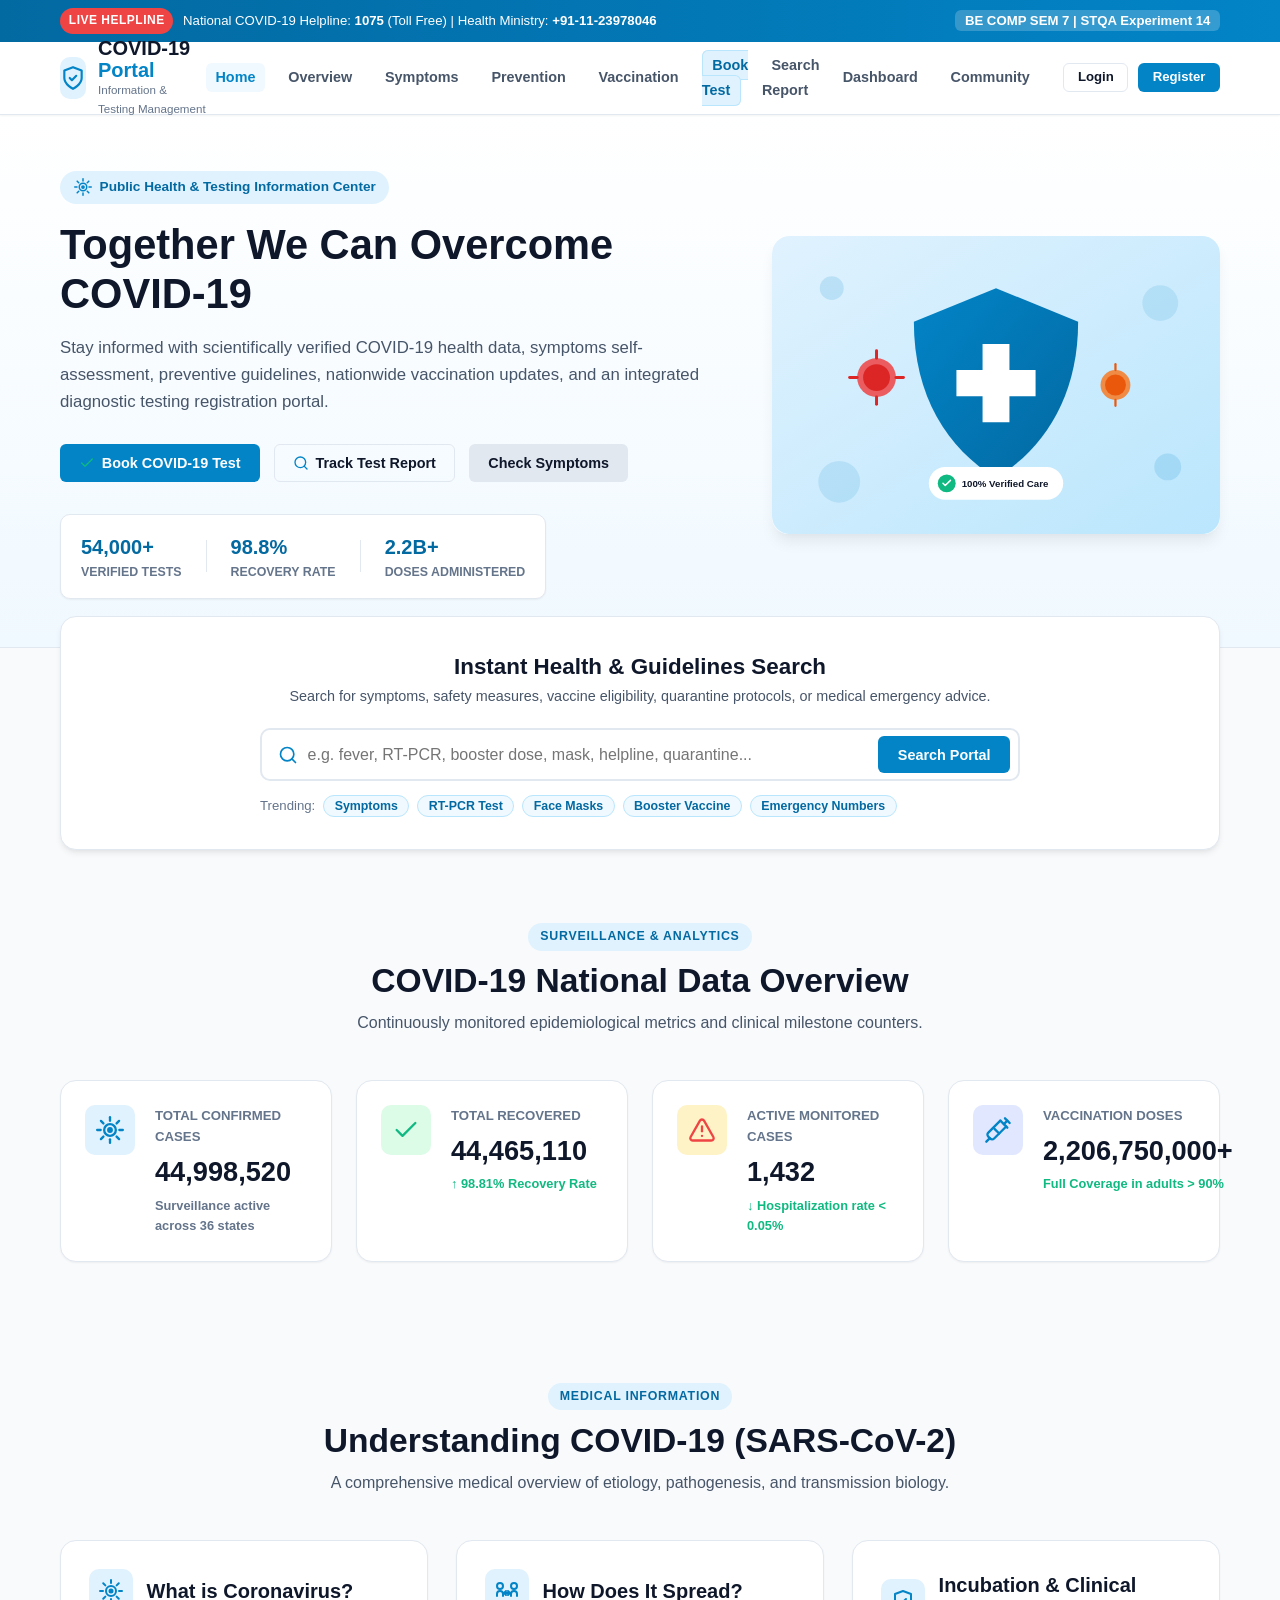
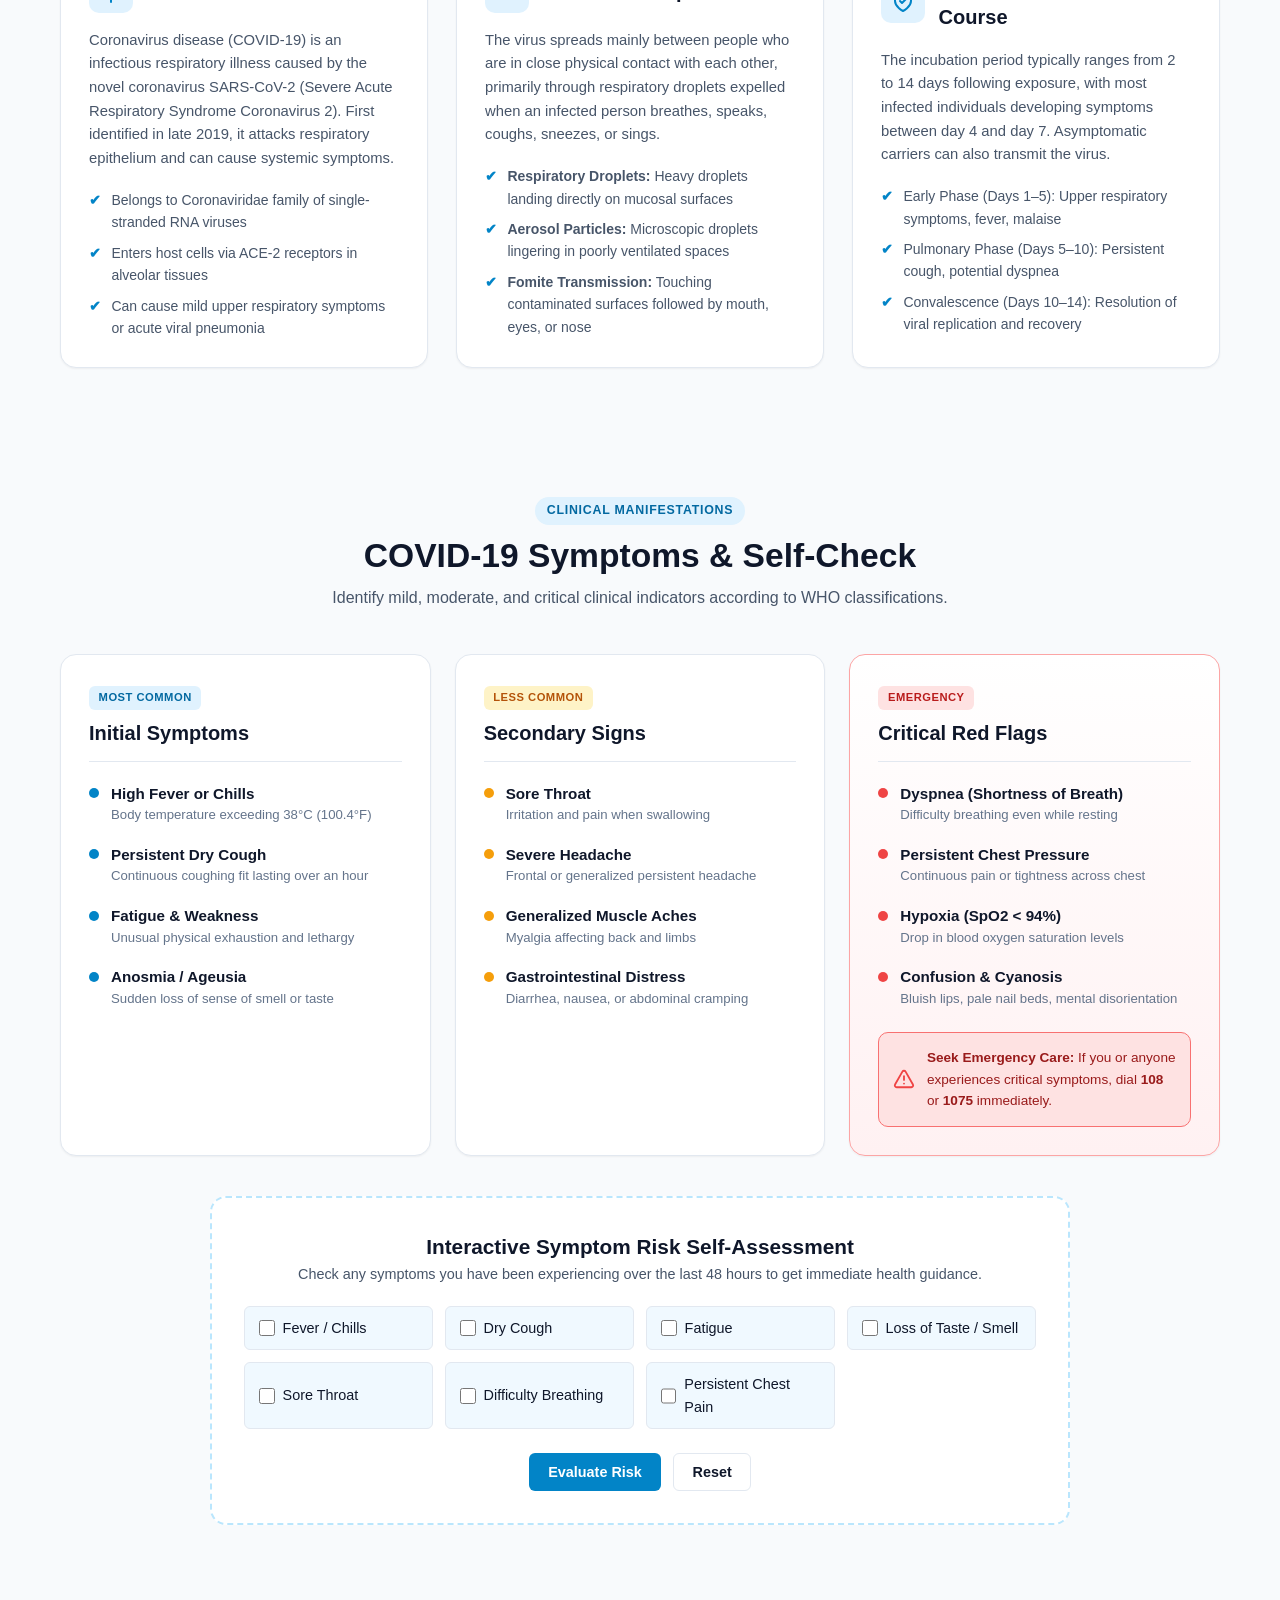
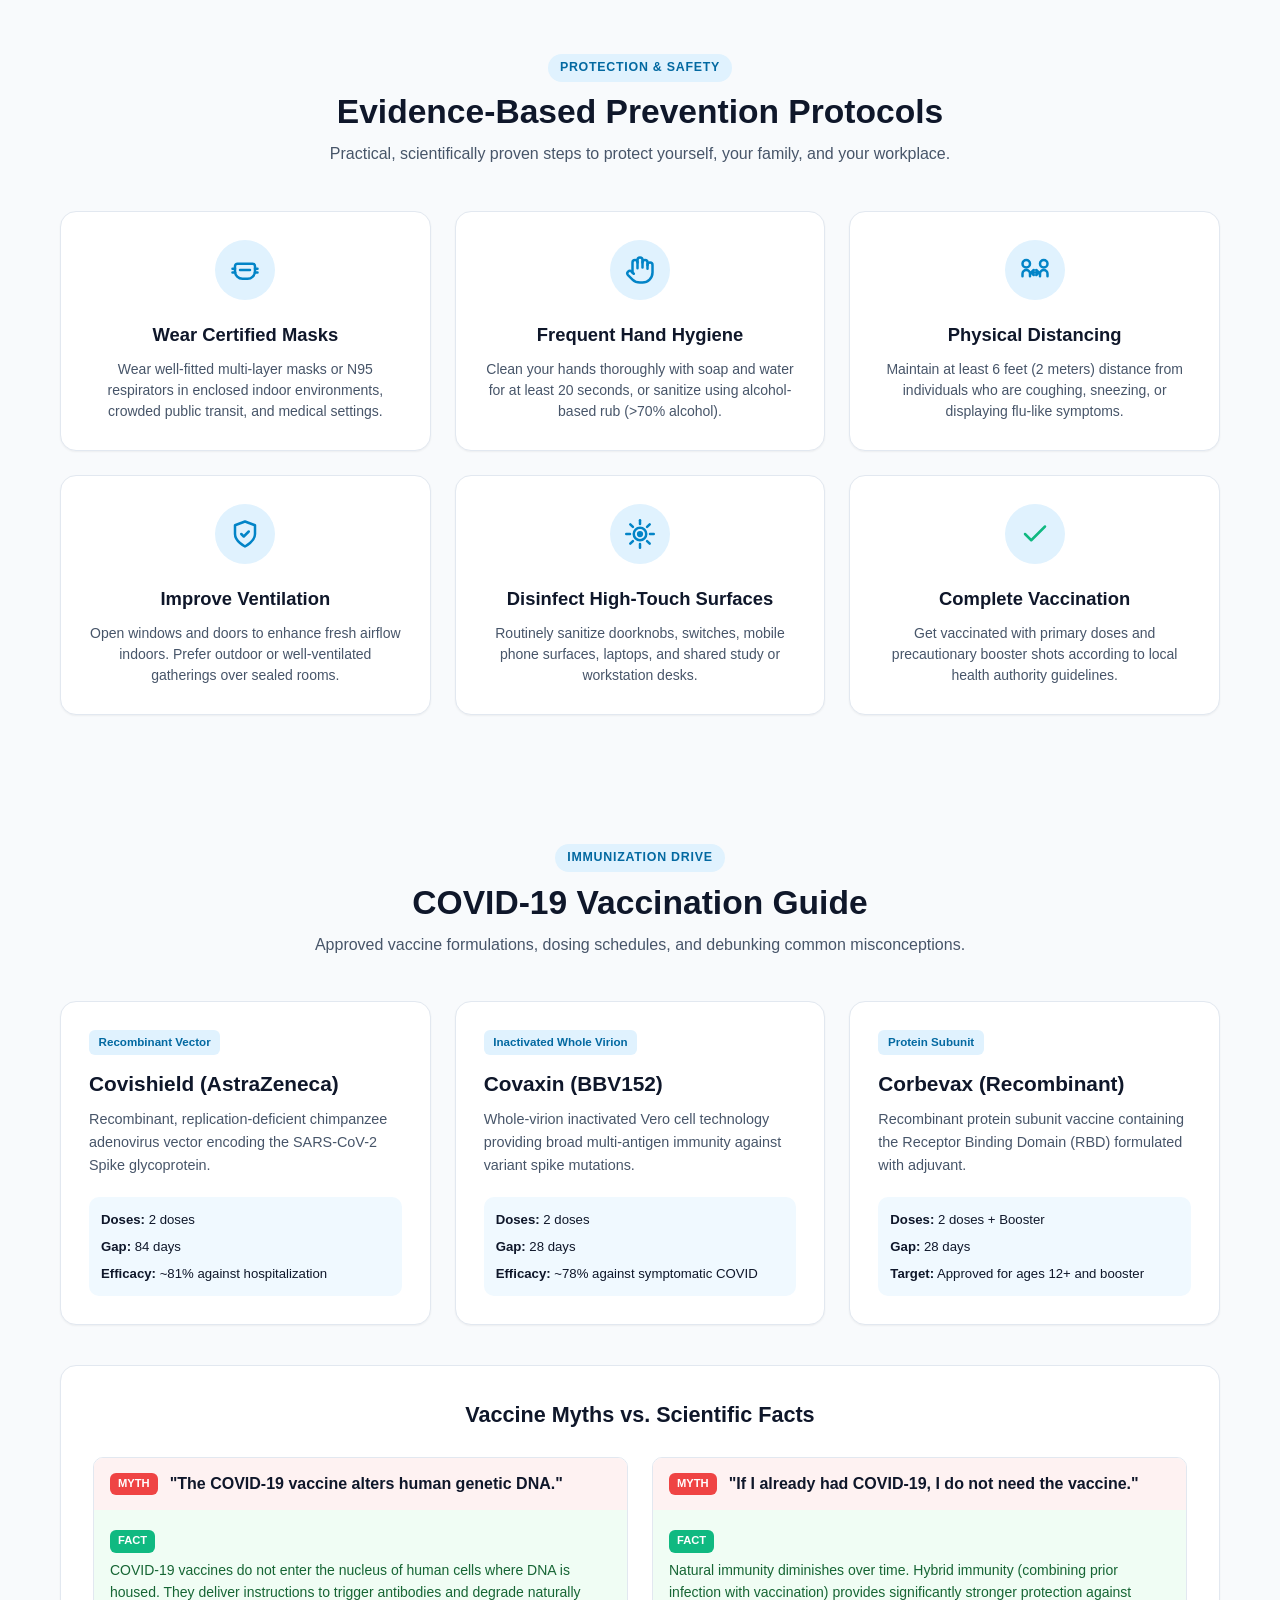
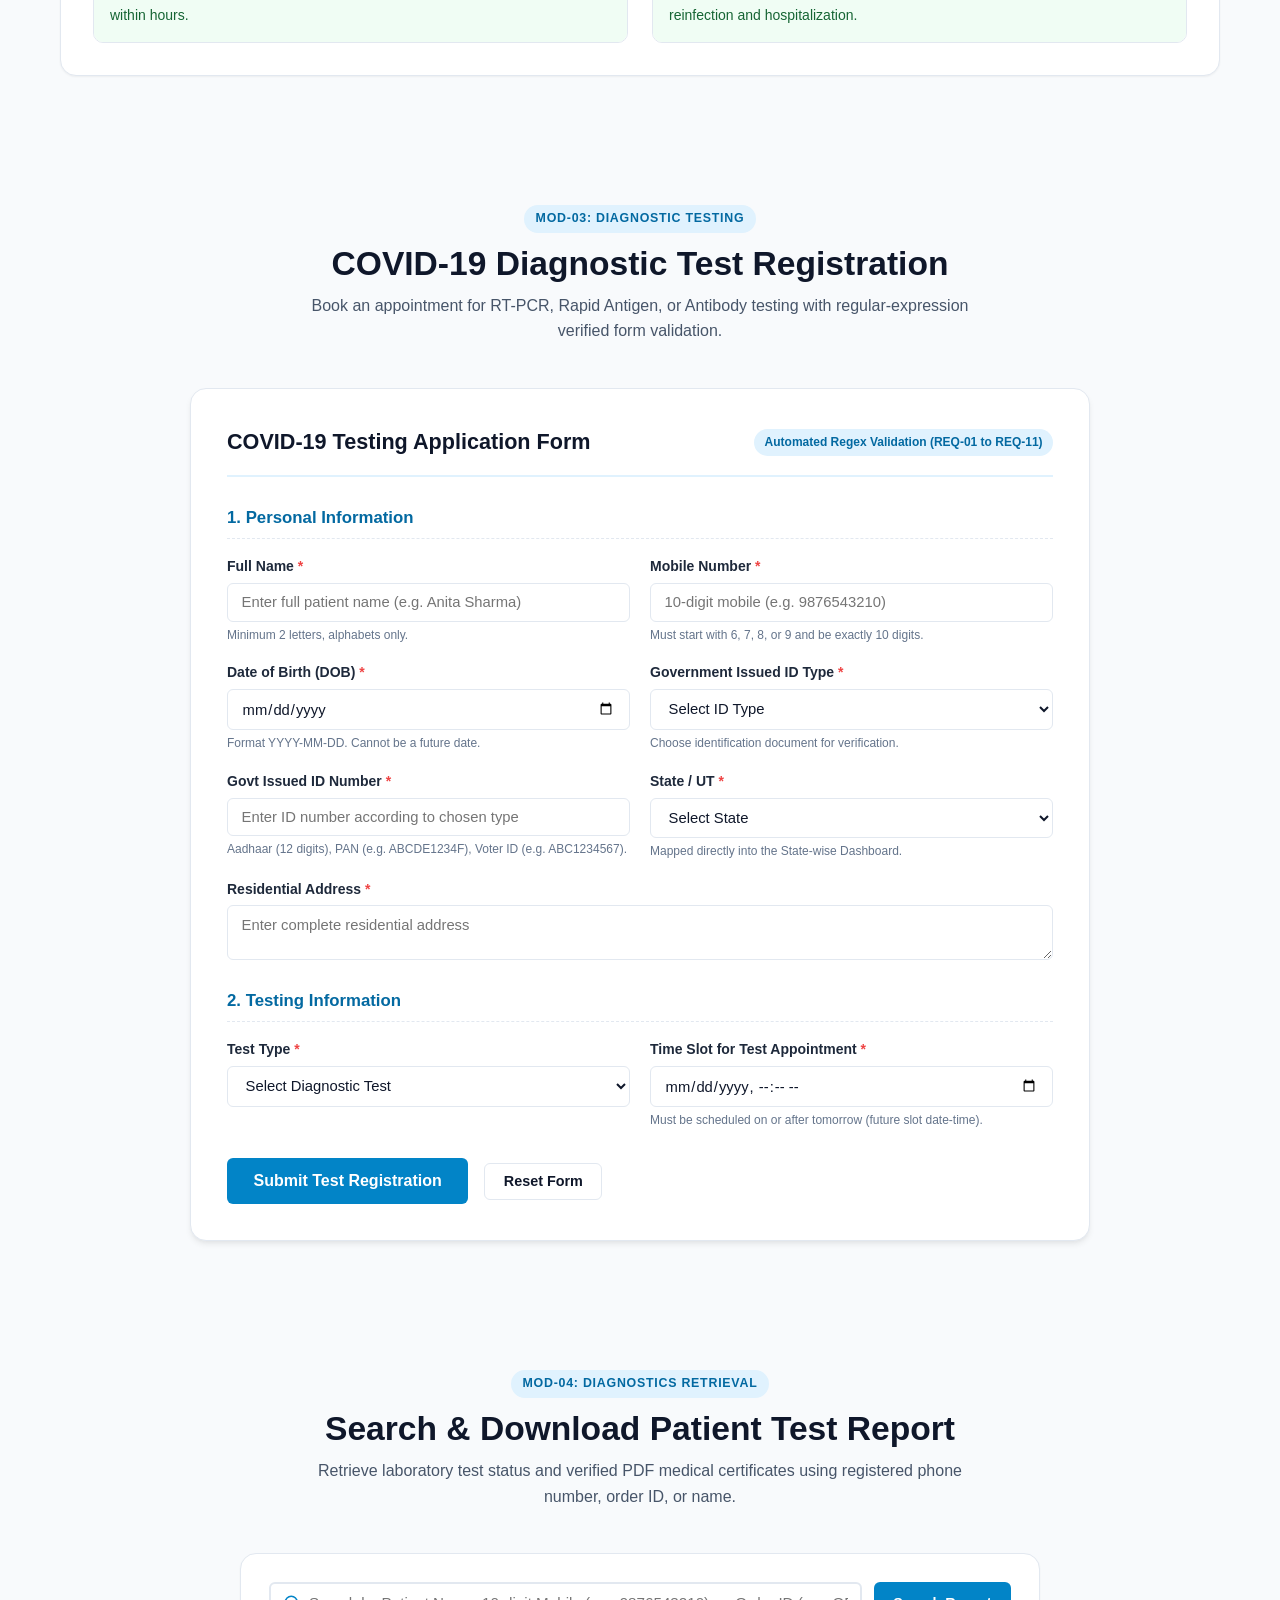
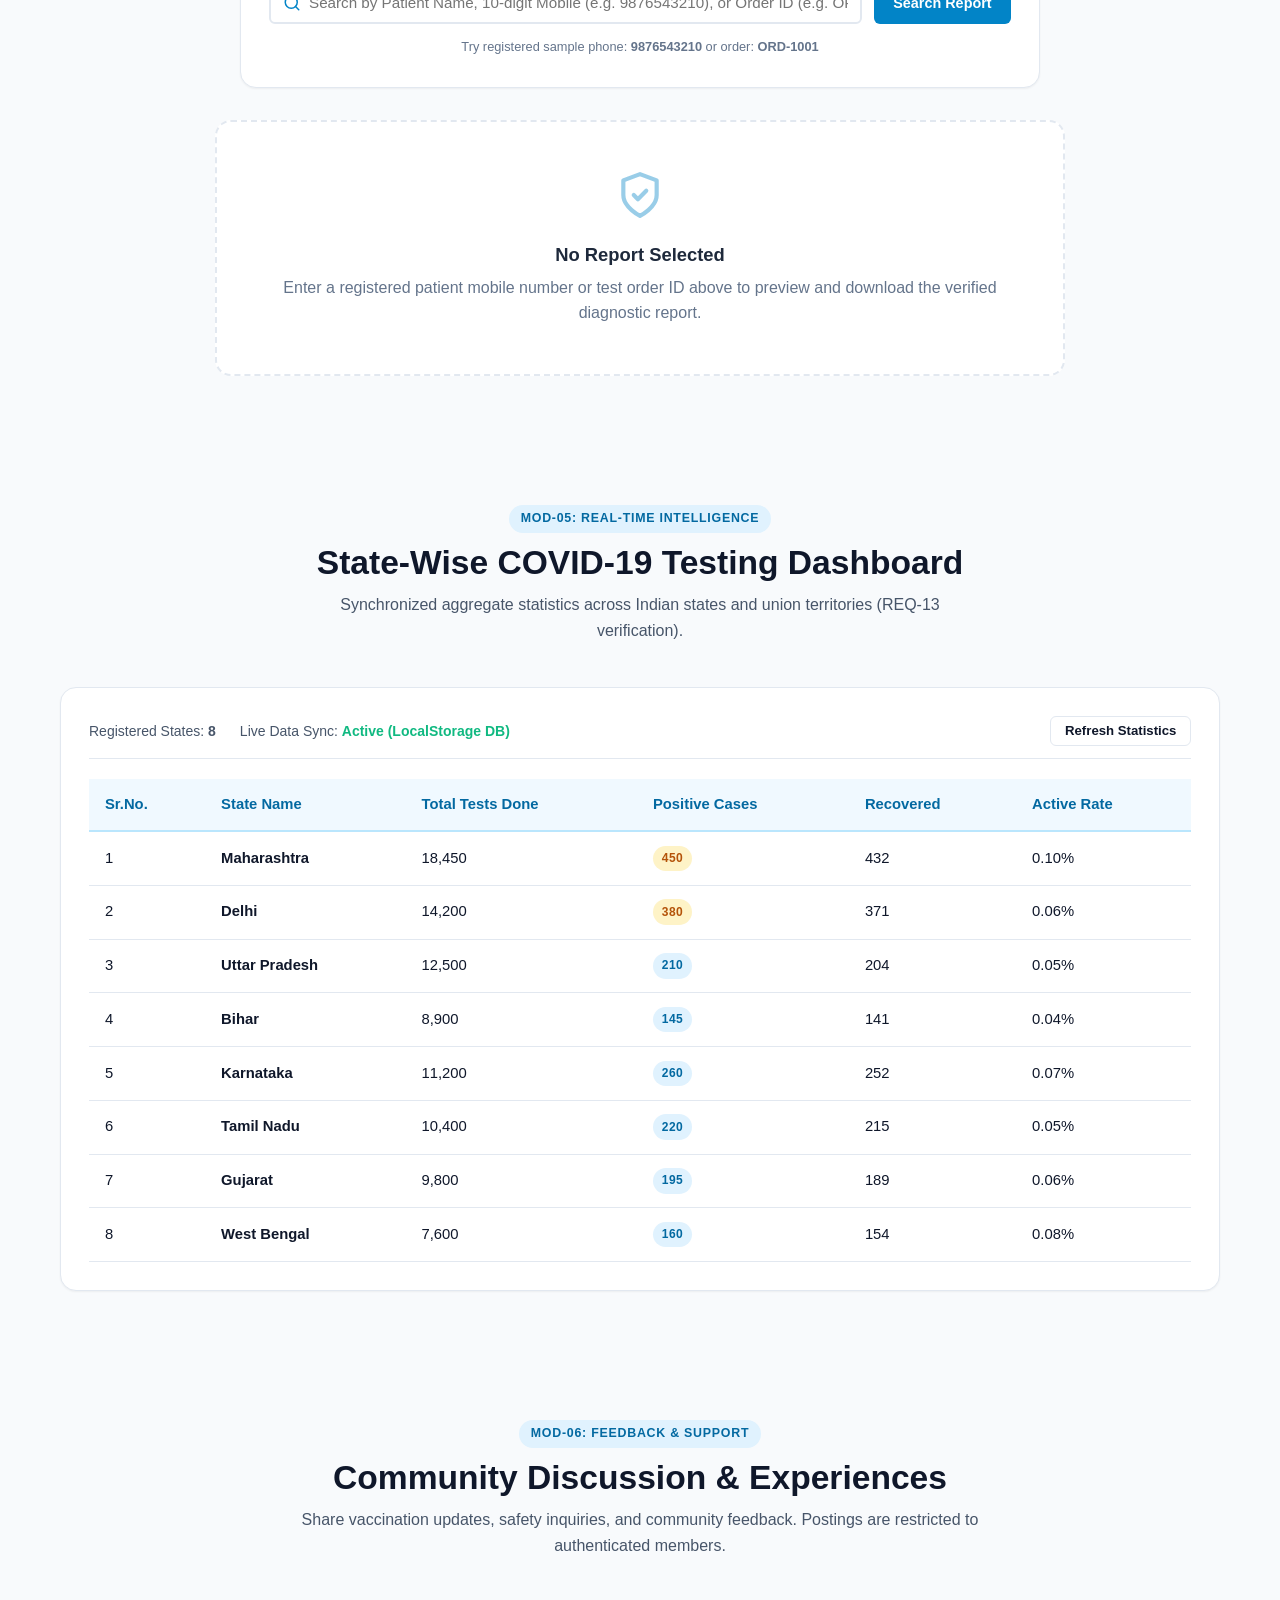
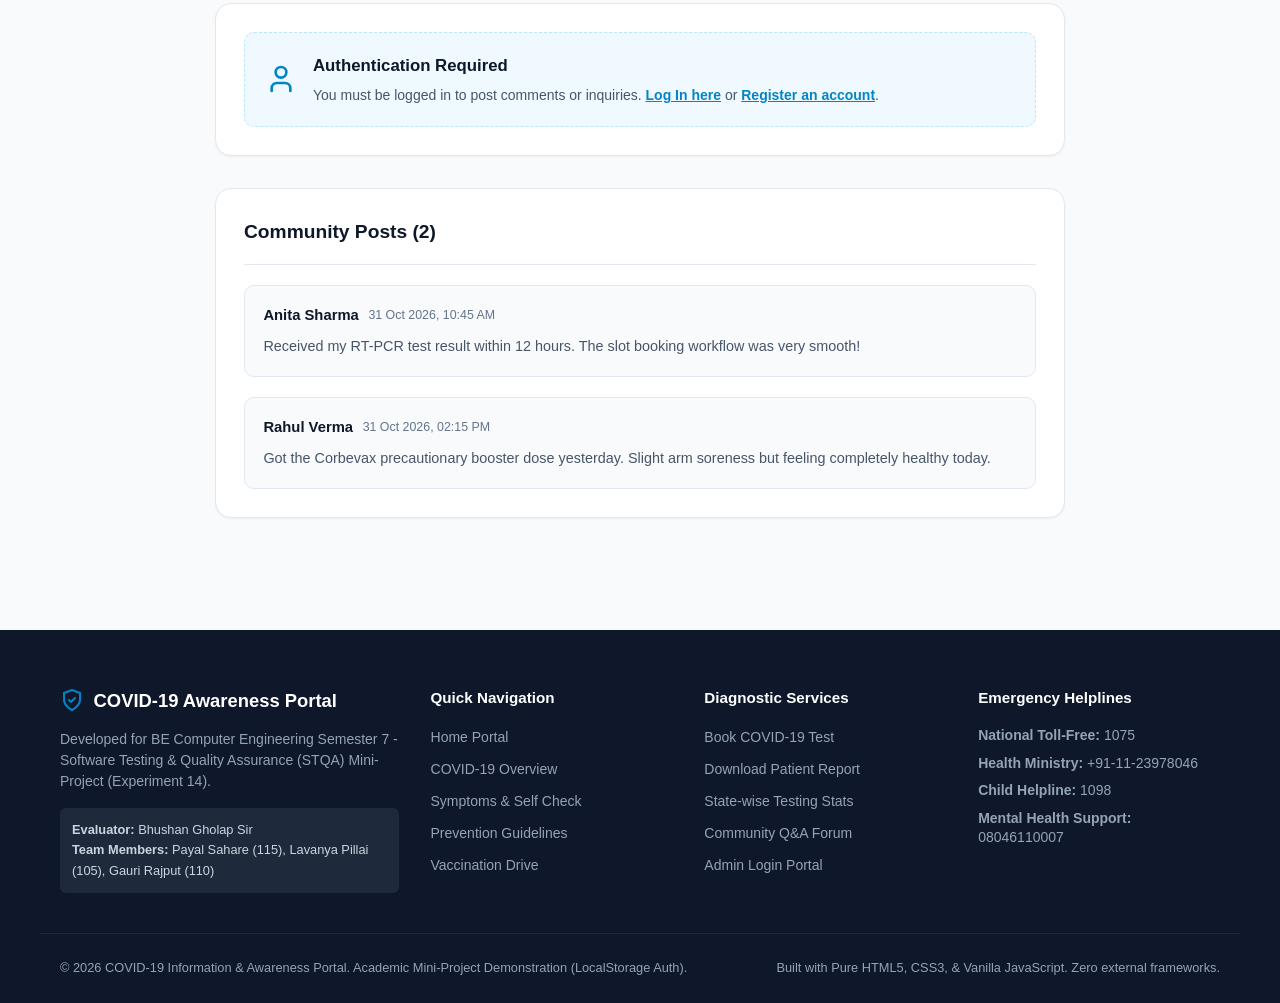
==== COVID-19-Portal/index.html @ 7e0ce827 "Deploy COVID-19 Information & Awareness Portal - STQA Mini Project (Experiment 14)" ====
<!DOCTYPE html>
<html lang="en">
<head>
  <meta charset="UTF-8">
  <meta name="viewport" content="width=device-width, initial-scale=1.0">
  <title>COVID-19 Information & Awareness Portal | STQA Mini Project</title>
  <link rel="stylesheet" href="style.css">
  <link rel="icon" type="image/svg+xml" href="assets/icons/virus.svg">
</head>
<body>

  <!-- Top Announcement Bar -->
  <div class="top-announcement" id="top-announcement">
    <div class="container announcement-inner">
      <div class="announcement-text">
        <span class="badge badge-pulse">LIVE HELPLINE</span>
        <span>National COVID-19 Helpline: <strong>1075</strong> (Toll Free) | Health Ministry: <strong>+91-11-23978046</strong></span>
      </div>
      <div class="academic-badge">
        <span>BE COMP SEM 7 | STQA Experiment 14</span>
      </div>
    </div>
  </div>

  <!-- Navigation Bar -->
  <header class="site-header" id="site-header">
    <div class="container header-inner">
      <a href="#home" class="brand-logo" id="brand-logo">
        <div class="logo-icon-wrap">
          <img src="assets/icons/shield.svg" alt="Portal Logo" class="brand-icon">
        </div>
        <div class="brand-text">
          <span class="brand-title">COVID-19 <span>Portal</span></span>
          <span class="brand-sub">Information & Testing Management</span>
        </div>
      </a>

      <button class="nav-toggle" id="nav-toggle" aria-label="Toggle navigation">
        <span class="hamburger-bar"></span>
        <span class="hamburger-bar"></span>
        <span class="hamburger-bar"></span>
      </button>

      <nav class="main-nav" id="main-nav">
        <ul class="nav-list">
          <li><a href="#home" class="nav-link active" id="nav-home">Home</a></li>
          <li><a href="#info" class="nav-link" id="nav-info">Overview</a></li>
          <li><a href="#symptoms" class="nav-link" id="nav-symptoms">Symptoms</a></li>
          <li><a href="#prevention" class="nav-link" id="nav-prevention">Prevention</a></li>
          <li><a href="#vaccination" class="nav-link" id="nav-vaccine">Vaccination</a></li>
          <li><a href="#test-registration" class="nav-link highlight-link" id="nav-test-reg">Book Test</a></li>
          <li><a href="#report-search" class="nav-link" id="nav-report-search">Search Report</a></li>
          <li><a href="#dashboard" class="nav-link" id="nav-dashboard">Dashboard</a></li>
          <li><a href="#comments" class="nav-link" id="nav-comments">Community</a></li>
        </ul>

        <div class="nav-auth-actions" id="nav-auth-actions">
          <!-- Logged out state -->
          <div class="logged-out-actions" id="logged-out-actions">
            <button class="btn btn-outline-sm" id="nav-login" onclick="openModal('login-modal')">Login</button>
            <button class="btn btn-primary-sm" id="nav-register" onclick="openModal('register-modal')">Register</button>
          </div>
          <!-- Logged in state -->
          <div class="logged-in-actions hidden" id="logged-in-actions">
            <span class="user-greeting" id="user-display-name">Welcome, User</span>
            <button class="btn btn-danger-sm" id="logout-button">Logout</button>
          </div>
        </div>
      </nav>
    </div>
  </header>

  <!-- Hero Section -->
  <section class="hero-section" id="home">
    <div class="container hero-grid">
      <div class="hero-content">
        <div class="hero-tag">
          <img src="assets/icons/virus.svg" alt="Virus" class="inline-icon">
          <span>Public Health & Testing Information Center</span>
        </div>
        <h1 class="hero-heading">Together We Can Overcome COVID-19</h1>
        <p class="hero-desc">
          Stay informed with scientifically verified COVID-19 health data, symptoms self-assessment, preventive guidelines, nationwide vaccination updates, and an integrated diagnostic testing registration portal.
        </p>
        <div class="hero-cta-group">
          <a href="#test-registration" class="btn btn-primary" id="hero-btn-book-test">
            <img src="assets/icons/check.svg" alt="" class="btn-icon"> Book COVID-19 Test
          </a>
          <a href="#report-search" class="btn btn-outline" id="hero-btn-check-report">
            <img src="assets/icons/search.svg" alt="" class="btn-icon"> Track Test Report
          </a>
          <a href="#symptoms" class="btn btn-secondary" id="hero-btn-symptoms">Check Symptoms</a>
        </div>
        <div class="hero-metrics-strip">
          <div class="metric-item">
            <strong id="hero-stat-tests">54,000+</strong>
            <span>Verified Tests</span>
          </div>
          <div class="metric-divider"></div>
          <div class="metric-item">
            <strong id="hero-stat-recovery">98.8%</strong>
            <span>Recovery Rate</span>
          </div>
          <div class="metric-divider"></div>
          <div class="metric-item">
            <strong id="hero-stat-vaccines">2.2B+</strong>
            <span>Doses Administered</span>
          </div>
        </div>
      </div>
      <div class="hero-media">
        <div class="hero-illustration-card">
          <img src="assets/images/hero-illustration.svg" alt="COVID-19 Awareness and Healthcare Shield" class="hero-img">
        </div>
      </div>
    </div>
  </section>

  <!-- Quick Search Section across Portal -->
  <section class="search-section" id="site-search-section">
    <div class="container">
      <div class="search-card">
        <div class="search-header">
          <h2 class="search-title">Instant Health & Guidelines Search</h2>
          <p class="search-subtitle">Search for symptoms, safety measures, vaccine eligibility, quarantine protocols, or medical emergency advice.</p>
        </div>
        <div class="search-form-wrap">
          <div class="search-input-group">
            <img src="assets/icons/search.svg" alt="Search" class="search-bar-icon">
            <input type="text" id="search-input" placeholder="e.g. fever, RT-PCR, booster dose, mask, helpline, quarantine..." autocomplete="off">
            <button class="btn btn-clear hidden" id="search-clear" title="Clear search">✕</button>
            <button class="btn btn-primary" id="search-button">Search Portal</button>
          </div>
          <div class="search-quick-tags">
            <span>Trending:</span>
            <button class="quick-tag" onclick="quickSearch('symptoms')">Symptoms</button>
            <button class="quick-tag" onclick="quickSearch('RT-PCR')">RT-PCR Test</button>
            <button class="quick-tag" onclick="quickSearch('mask')">Face Masks</button>
            <button class="quick-tag" onclick="quickSearch('booster')">Booster Vaccine</button>
            <button class="quick-tag" onclick="quickSearch('helpline')">Emergency Numbers</button>
          </div>
        </div>
        <div class="search-results-container hidden" id="search-results">
          <!-- Dynamic results rendered by JavaScript -->
        </div>
      </div>
    </div>
  </section>

  <!-- Key Statistics Cards -->
  <section class="stats-section" id="stats">
    <div class="container">
      <div class="section-title-wrap text-center">
        <span class="section-badge">Surveillance & Analytics</span>
        <h2 class="section-heading">COVID-19 National Data Overview</h2>
        <p class="section-subheading">Continuously monitored epidemiological metrics and clinical milestone counters.</p>
      </div>

      <div class="stats-grid">
        <div class="stat-card stat-confirmed">
          <div class="stat-icon-wrap bg-primary-soft">
            <img src="assets/icons/virus.svg" alt="Confirmed">
          </div>
          <div class="stat-data">
            <span class="stat-label">Total Confirmed Cases</span>
            <h3 class="stat-number" id="stat-confirmed">44,998,520</h3>
            <span class="stat-trend trend-neutral">Surveillance active across 36 states</span>
          </div>
        </div>

        <div class="stat-card stat-recovered">
          <div class="stat-icon-wrap bg-success-soft">
            <img src="assets/icons/check.svg" alt="Recovered">
          </div>
          <div class="stat-data">
            <span class="stat-label">Total Recovered</span>
            <h3 class="stat-number" id="stat-recovered">44,465,110</h3>
            <span class="stat-trend trend-positive">↑ 98.81% Recovery Rate</span>
          </div>
        </div>

        <div class="stat-card stat-active">
          <div class="stat-icon-wrap bg-warning-soft">
            <img src="assets/icons/alert.svg" alt="Active">
          </div>
          <div class="stat-data">
            <span class="stat-label">Active Monitored Cases</span>
            <h3 class="stat-number" id="stat-active">1,432</h3>
            <span class="stat-trend trend-positive">↓ Hospitalization rate < 0.05%</span>
          </div>
        </div>

        <div class="stat-card stat-vaccines">
          <div class="stat-icon-wrap bg-info-soft">
            <img src="assets/icons/vaccine.svg" alt="Vaccines">
          </div>
          <div class="stat-data">
            <span class="stat-label">Vaccination Doses</span>
            <h3 class="stat-number" id="stat-doses">2,206,750,000+</h3>
            <span class="stat-trend trend-positive">Full Coverage in adults > 90%</span>
          </div>
        </div>
      </div>
    </div>
  </section>

  <!-- COVID-19 Information & Overview -->
  <section class="info-section section-padding" id="info">
    <div class="container">
      <div class="section-title-wrap text-center">
        <span class="section-badge">Medical Information</span>
        <h2 class="section-heading">Understanding COVID-19 (SARS-CoV-2)</h2>
        <p class="section-subheading">A comprehensive medical overview of etiology, pathogenesis, and transmission biology.</p>
      </div>

      <div class="info-grid">
        <div class="info-card">
          <div class="info-card-header">
            <div class="icon-bubble">
              <img src="assets/icons/virus.svg" alt="">
            </div>
            <h3>What is Coronavirus?</h3>
          </div>
          <p>
            Coronavirus disease (COVID-19) is an infectious respiratory illness caused by the novel coronavirus SARS-CoV-2 (Severe Acute Respiratory Syndrome Coronavirus 2). First identified in late 2019, it attacks respiratory epithelium and can cause systemic symptoms.
          </p>
          <ul class="check-list">
            <li>Belongs to Coronaviridae family of single-stranded RNA viruses</li>
            <li>Enters host cells via ACE-2 receptors in alveolar tissues</li>
            <li>Can cause mild upper respiratory symptoms or acute viral pneumonia</li>
          </ul>
        </div>

        <div class="info-card">
          <div class="info-card-header">
            <div class="icon-bubble">
              <img src="assets/icons/distance.svg" alt="">
            </div>
            <h3>How Does It Spread?</h3>
          </div>
          <p>
            The virus spreads mainly between people who are in close physical contact with each other, primarily through respiratory droplets expelled when an infected person breathes, speaks, coughs, sneezes, or sings.
          </p>
          <ul class="check-list">
            <li><strong>Respiratory Droplets:</strong> Heavy droplets landing directly on mucosal surfaces</li>
            <li><strong>Aerosol Particles:</strong> Microscopic droplets lingering in poorly ventilated spaces</li>
            <li><strong>Fomite Transmission:</strong> Touching contaminated surfaces followed by mouth, eyes, or nose</li>
          </ul>
        </div>

        <div class="info-card">
          <div class="info-card-header">
            <div class="icon-bubble">
              <img src="assets/icons/shield.svg" alt="">
            </div>
            <h3>Incubation & Clinical Course</h3>
          </div>
          <p>
            The incubation period typically ranges from 2 to 14 days following exposure, with most infected individuals developing symptoms between day 4 and day 7. Asymptomatic carriers can also transmit the virus.
          </p>
          <ul class="check-list">
            <li>Early Phase (Days 1–5): Upper respiratory symptoms, fever, malaise</li>
            <li>Pulmonary Phase (Days 5–10): Persistent cough, potential dyspnea</li>
            <li>Convalescence (Days 10–14): Resolution of viral replication and recovery</li>
          </ul>
        </div>
      </div>
    </div>
  </section>

  <!-- Symptoms Section with Interactive Checker -->
  <section class="symptoms-section section-padding bg-light" id="symptoms">
    <div class="container">
      <div class="section-title-wrap text-center">
        <span class="section-badge">Clinical Manifestations</span>
        <h2 class="section-heading">COVID-19 Symptoms & Self-Check</h2>
        <p class="section-subheading">Identify mild, moderate, and critical clinical indicators according to WHO classifications.</p>
      </div>

      <div class="symptoms-columns-grid">
        <!-- Most Common -->
        <div class="symptom-column-card">
          <div class="column-card-header common-header">
            <span class="severity-tag tag-common">Most Common</span>
            <h3>Initial Symptoms</h3>
          </div>
          <ul class="symptom-list">
            <li>
              <div class="symptom-bullet bg-blue"></div>
              <div>
                <strong>High Fever or Chills</strong>
                <p>Body temperature exceeding 38°C (100.4°F)</p>
              </div>
            </li>
            <li>
              <div class="symptom-bullet bg-blue"></div>
              <div>
                <strong>Persistent Dry Cough</strong>
                <p>Continuous coughing fit lasting over an hour</p>
              </div>
            </li>
            <li>
              <div class="symptom-bullet bg-blue"></div>
              <div>
                <strong>Fatigue & Weakness</strong>
                <p>Unusual physical exhaustion and lethargy</p>
              </div>
            </li>
            <li>
              <div class="symptom-bullet bg-blue"></div>
              <div>
                <strong>Anosmia / Ageusia</strong>
                <p>Sudden loss of sense of smell or taste</p>
              </div>
            </li>
          </ul>
        </div>

        <!-- Less Common -->
        <div class="symptom-column-card">
          <div class="column-card-header moderate-header">
            <span class="severity-tag tag-moderate">Less Common</span>
            <h3>Secondary Signs</h3>
          </div>
          <ul class="symptom-list">
            <li>
              <div class="symptom-bullet bg-amber"></div>
              <div>
                <strong>Sore Throat</strong>
                <p>Irritation and pain when swallowing</p>
              </div>
            </li>
            <li>
              <div class="symptom-bullet bg-amber"></div>
              <div>
                <strong>Severe Headache</strong>
                <p>Frontal or generalized persistent headache</p>
              </div>
            </li>
            <li>
              <div class="symptom-bullet bg-amber"></div>
              <div>
                <strong>Generalized Muscle Aches</strong>
                <p>Myalgia affecting back and limbs</p>
              </div>
            </li>
            <li>
              <div class="symptom-bullet bg-amber"></div>
              <div>
                <strong>Gastrointestinal Distress</strong>
                <p>Diarrhea, nausea, or abdominal cramping</p>
              </div>
            </li>
          </ul>
        </div>

        <!-- Serious / Emergency -->
        <div class="symptom-column-card danger-card">
          <div class="column-card-header danger-header">
            <span class="severity-tag tag-danger">EMERGENCY</span>
            <h3>Critical Red Flags</h3>
          </div>
          <ul class="symptom-list">
            <li>
              <div class="symptom-bullet bg-red"></div>
              <div>
                <strong>Dyspnea (Shortness of Breath)</strong>
                <p>Difficulty breathing even while resting</p>
              </div>
            </li>
            <li>
              <div class="symptom-bullet bg-red"></div>
              <div>
                <strong>Persistent Chest Pressure</strong>
                <p>Continuous pain or tightness across chest</p>
              </div>
            </li>
            <li>
              <div class="symptom-bullet bg-red"></div>
              <div>
                <strong>Hypoxia (SpO2 &lt; 94%)</strong>
                <p>Drop in blood oxygen saturation levels</p>
              </div>
            </li>
            <li>
              <div class="symptom-bullet bg-red"></div>
              <div>
                <strong>Confusion & Cyanosis</strong>
                <p>Bluish lips, pale nail beds, mental disorientation</p>
              </div>
            </li>
          </ul>
          <div class="emergency-alert-box">
            <img src="assets/icons/alert.svg" alt="Alert" class="alert-icon">
            <p><strong>Seek Emergency Care:</strong> If you or anyone experiences critical symptoms, dial <strong>108</strong> or <strong>1075</strong> immediately.</p>
          </div>
        </div>
      </div>

      <!-- Quick Self-Assessment Module -->
      <div class="symptom-checker-card" id="symptom-checker">
        <div class="checker-header">
          <h3>Interactive Symptom Risk Self-Assessment</h3>
          <p>Check any symptoms you have been experiencing over the last 48 hours to get immediate health guidance.</p>
        </div>
        <div class="checker-options-grid">
          <label class="check-label"><input type="checkbox" id="chk-fever" value="fever"> Fever / Chills</label>
          <label class="check-label"><input type="checkbox" id="chk-cough" value="cough"> Dry Cough</label>
          <label class="check-label"><input type="checkbox" id="chk-fatigue" value="fatigue"> Fatigue</label>
          <label class="check-label"><input type="checkbox" id="chk-smell" value="smell"> Loss of Taste / Smell</label>
          <label class="check-label"><input type="checkbox" id="chk-throat" value="throat"> Sore Throat</label>
          <label class="check-label"><input type="checkbox" id="chk-breath" value="breath"> Difficulty Breathing</label>
          <label class="check-label"><input type="checkbox" id="chk-chest" value="chest"> Persistent Chest Pain</label>
        </div>
        <div class="checker-actions">
          <button class="btn btn-primary" id="btn-assess-symptoms" onclick="evaluateSymptoms()">Evaluate Risk</button>
          <button class="btn btn-outline" id="btn-reset-symptoms" onclick="resetSymptomChecker()">Reset</button>
        </div>
        <div class="checker-result hidden" id="checker-result-box"></div>
      </div>
    </div>
  </section>

  <!-- Prevention & Safety Guidelines -->
  <section class="prevention-section section-padding" id="prevention">
    <div class="container">
      <div class="section-title-wrap text-center">
        <span class="section-badge">Protection & Safety</span>
        <h2 class="section-heading">Evidence-Based Prevention Protocols</h2>
        <p class="section-subheading">Practical, scientifically proven steps to protect yourself, your family, and your workplace.</p>
      </div>

      <div class="prevention-grid">
        <div class="prevention-card">
          <div class="prevention-icon">
            <img src="assets/icons/mask.svg" alt="Wear Mask">
          </div>
          <h4>Wear Certified Masks</h4>
          <p>Wear well-fitted multi-layer masks or N95 respirators in enclosed indoor environments, crowded public transit, and medical settings.</p>
        </div>

        <div class="prevention-card">
          <div class="prevention-icon">
            <img src="assets/icons/handwash.svg" alt="Wash Hands">
          </div>
          <h4>Frequent Hand Hygiene</h4>
          <p>Clean your hands thoroughly with soap and water for at least 20 seconds, or sanitize using alcohol-based rub (&gt;70% alcohol).</p>
        </div>

        <div class="prevention-card">
          <div class="prevention-icon">
            <img src="assets/icons/distance.svg" alt="Physical Distance">
          </div>
          <h4>Physical Distancing</h4>
          <p>Maintain at least 6 feet (2 meters) distance from individuals who are coughing, sneezing, or displaying flu-like symptoms.</p>
        </div>

        <div class="prevention-card">
          <div class="prevention-icon">
            <img src="assets/icons/shield.svg" alt="Ventilation">
          </div>
          <h4>Improve Ventilation</h4>
          <p>Open windows and doors to enhance fresh airflow indoors. Prefer outdoor or well-ventilated gatherings over sealed rooms.</p>
        </div>

        <div class="prevention-card">
          <div class="prevention-icon">
            <img src="assets/icons/virus.svg" alt="Disinfection">
          </div>
          <h4>Disinfect High-Touch Surfaces</h4>
          <p>Routinely sanitize doorknobs, switches, mobile phone surfaces, laptops, and shared study or workstation desks.</p>
        </div>

        <div class="prevention-card">
          <div class="prevention-icon">
            <img src="assets/icons/check.svg" alt="Vaccination">
          </div>
          <h4>Complete Vaccination</h4>
          <p>Get vaccinated with primary doses and precautionary booster shots according to local health authority guidelines.</p>
        </div>
      </div>
    </div>
  </section>

  <!-- Vaccination Module & Myth Busters -->
  <section class="vaccine-section section-padding bg-light" id="vaccination">
    <div class="container">
      <div class="section-title-wrap text-center">
        <span class="section-badge">Immunization Drive</span>
        <h2 class="section-heading">COVID-19 Vaccination Guide</h2>
        <p class="section-subheading">Approved vaccine formulations, dosing schedules, and debunking common misconceptions.</p>
      </div>

      <div class="vaccine-grid">
        <div class="vaccine-card">
          <div class="vaccine-badge">Recombinant Vector</div>
          <h3>Covishield (AstraZeneca)</h3>
          <p>Recombinant, replication-deficient chimpanzee adenovirus vector encoding the SARS-CoV-2 Spike glycoprotein.</p>
          <div class="vaccine-schedule">
            <span><strong>Doses:</strong> 2 doses</span>
            <span><strong>Gap:</strong> 84 days</span>
            <span><strong>Efficacy:</strong> ~81% against hospitalization</span>
          </div>
        </div>

        <div class="vaccine-card">
          <div class="vaccine-badge">Inactivated Whole Virion</div>
          <h3>Covaxin (BBV152)</h3>
          <p>Whole-virion inactivated Vero cell technology providing broad multi-antigen immunity against variant spike mutations.</p>
          <div class="vaccine-schedule">
            <span><strong>Doses:</strong> 2 doses</span>
            <span><strong>Gap:</strong> 28 days</span>
            <span><strong>Efficacy:</strong> ~78% against symptomatic COVID</span>
          </div>
        </div>

        <div class="vaccine-card">
          <div class="vaccine-badge">Protein Subunit</div>
          <h3>Corbevax (Recombinant)</h3>
          <p>Recombinant protein subunit vaccine containing the Receptor Binding Domain (RBD) formulated with adjuvant.</p>
          <div class="vaccine-schedule">
            <span><strong>Doses:</strong> 2 doses + Booster</span>
            <span><strong>Gap:</strong> 28 days</span>
            <span><strong>Target:</strong> Approved for ages 12+ and booster</span>
          </div>
        </div>
      </div>

      <!-- Myth vs Fact Accordion -->
      <div class="myth-fact-box">
        <h3 class="myth-heading">Vaccine Myths vs. Scientific Facts</h3>
        <div class="myth-items">
          <div class="myth-item">
            <div class="myth-header">
              <span class="label-myth">MYTH</span>
              <strong>"The COVID-19 vaccine alters human genetic DNA."</strong>
            </div>
            <div class="myth-fact">
              <span class="label-fact">FACT</span>
              <p>COVID-19 vaccines do not enter the nucleus of human cells where DNA is housed. They deliver instructions to trigger antibodies and degrade naturally within hours.</p>
            </div>
          </div>

          <div class="myth-item">
            <div class="myth-header">
              <span class="label-myth">MYTH</span>
              <strong>"If I already had COVID-19, I do not need the vaccine."</strong>
            </div>
            <div class="myth-fact">
              <span class="label-fact">FACT</span>
              <p>Natural immunity diminishes over time. Hybrid immunity (combining prior infection with vaccination) provides significantly stronger protection against reinfection and hospitalization.</p>
            </div>
          </div>
        </div>
      </div>
    </div>
  </section>

  <!-- MODULE 03: COVID-19 Test Registration (new-user-testing) -->
  <section class="test-reg-section section-padding" id="test-registration">
    <div class="container">
      <div class="section-title-wrap text-center">
        <span class="section-badge">MOD-03: Diagnostic Testing</span>
        <h2 class="section-heading">COVID-19 Diagnostic Test Registration</h2>
        <p class="section-subheading">Book an appointment for RT-PCR, Rapid Antigen, or Antibody testing with regular-expression verified form validation.</p>
      </div>

      <div class="test-reg-container">
        <div class="form-header-bar">
          <h3>COVID-19 Testing Application Form</h3>
          <span class="form-badge">Automated Regex Validation (REQ-01 to REQ-11)</span>
        </div>

        <form id="covid-test-form" onsubmit="handleTestRegistration(event)" novalidate>
          <div class="form-section-group">
            <h4 class="form-subheading">1. Personal Information</h4>
            <div class="form-row">
              <div class="form-col">
                <label for="patient-name">Full Name <span class="required">*</span></label>
                <input type="text" id="patient-name" name="patient-name" placeholder="Enter full patient name (e.g. Anita Sharma)" required>
                <small class="field-hint">Minimum 2 letters, alphabets only.</small>
              </div>
              <div class="form-col">
                <label for="patient-phone">Mobile Number <span class="required">*</span></label>
                <input type="tel" id="patient-phone" name="patient-phone" placeholder="10-digit mobile (e.g. 9876543210)" maxlength="10" required>
                <small class="field-hint">Must start with 6, 7, 8, or 9 and be exactly 10 digits.</small>
              </div>
            </div>

            <div class="form-row">
              <div class="form-col">
                <label for="patient-dob">Date of Birth (DOB) <span class="required">*</span></label>
                <input type="date" id="patient-dob" name="patient-dob" required>
                <small class="field-hint">Format YYYY-MM-DD. Cannot be a future date.</small>
              </div>
              <div class="form-col">
                <label for="govt-id-type">Government Issued ID Type <span class="required">*</span></label>
                <select id="govt-id-type" name="govt-id-type" onchange="updateGovtIdPlaceholder()" required>
                  <option value="">Select ID Type</option>
                  <option value="Aadhaar">Aadhaar Card (12 digits)</option>
                  <option value="PAN">PAN Card (5 letters, 4 digits, 1 letter)</option>
                  <option value="VoterID">Voter ID (3 letters, 7 digits)</option>
                </select>
                <small class="field-hint">Choose identification document for verification.</small>
              </div>
            </div>

            <div class="form-row">
              <div class="form-col">
                <label for="govt-id-num">Govt Issued ID Number <span class="required">*</span></label>
                <input type="text" id="govt-id-num" name="govt-id-num" placeholder="Enter ID number according to chosen type" required>
                <small class="field-hint" id="govt-id-hint">Aadhaar (12 digits), PAN (e.g. ABCDE1234F), Voter ID (e.g. ABC1234567).</small>
              </div>
              <div class="form-col">
                <label for="patient-state">State / UT <span class="required">*</span></label>
                <select id="patient-state" name="patient-state" required>
                  <option value="">Select State</option>
                  <option value="Maharashtra">Maharashtra</option>
                  <option value="Delhi">Delhi</option>
                  <option value="Uttar Pradesh">Uttar Pradesh</option>
                  <option value="Bihar">Bihar</option>
                  <option value="Karnataka">Karnataka</option>
                  <option value="Tamil Nadu">Tamil Nadu</option>
                  <option value="Gujarat">Gujarat</option>
                  <option value="West Bengal">West Bengal</option>
                </select>
                <small class="field-hint">Mapped directly into the State-wise Dashboard.</small>
              </div>
            </div>

            <div class="form-row full-width">
              <div class="form-col">
                <label for="patient-address">Residential Address <span class="required">*</span></label>
                <textarea id="patient-address" name="patient-address" rows="2" placeholder="Enter complete residential address" required></textarea>
              </div>
            </div>
          </div>

          <div class="form-section-group">
            <h4 class="form-subheading">2. Testing Information</h4>
            <div class="form-row">
              <div class="form-col">
                <label for="test-type">Test Type <span class="required">*</span></label>
                <select id="test-type" name="test-type" required>
                  <option value="">Select Diagnostic Test</option>
                  <option value="RT-PCR">RT-PCR (Reverse Transcription Polymerase Chain Reaction - Gold Standard)</option>
                  <option value="Rapid Antigen">Rapid Antigen Test (RAT - 30 Minute Result)</option>
                  <option value="Antibody Test">Antibody Test (IgG / IgM Serology)</option>
                </select>
              </div>
              <div class="form-col">
                <label for="patient-slot">Time Slot for Test Appointment <span class="required">*</span></label>
                <input type="datetime-local" id="patient-slot" name="patient-slot" required>
                <small class="field-hint">Must be scheduled on or after tomorrow (future slot date-time).</small>
              </div>
            </div>
          </div>

          <div class="form-actions">
            <button type="submit" class="btn btn-primary btn-lg" id="test-reg-submit">Submit Test Registration</button>
            <button type="reset" class="btn btn-outline" id="test-reg-reset" onclick="clearTestRegMsg()">Reset Form</button>
          </div>

          <div class="alert-box hidden" id="test-reg-msg"></div>
        </form>
      </div>
    </div>
  </section>

  <!-- MODULE 04: Search & Test Report (patient-search-report) -->
  <section class="report-search-section section-padding bg-light" id="report-search">
    <div class="container">
      <div class="section-title-wrap text-center">
        <span class="section-badge">MOD-04: Diagnostics Retrieval</span>
        <h2 class="section-heading">Search & Download Patient Test Report</h2>
        <p class="section-subheading">Retrieve laboratory test status and verified PDF medical certificates using registered phone number, order ID, or name.</p>
      </div>

      <div class="report-search-box">
        <div class="report-search-inputs">
          <div class="search-field-wrap">
            <img src="assets/icons/search.svg" alt="" class="field-icon">
            <input type="text" id="report-search-input" placeholder="Search by Patient Name, 10-digit Mobile (e.g. 9876543210), or Order ID (e.g. ORD-1001)...">
          </div>
          <button class="btn btn-primary" id="report-search-btn" onclick="handleReportSearch()">Search Report</button>
        </div>
        <small class="search-helper-text">Try registered sample phone: <strong>9876543210</strong> or order: <strong>ORD-1001</strong></small>
      </div>

      <!-- Report Display Card Area -->
      <div class="report-display-area" id="report-display-area">
        <div class="report-empty-placeholder" id="report-empty-placeholder">
          <img src="assets/icons/shield.svg" alt="" class="placeholder-icon">
          <h4>No Report Selected</h4>
          <p>Enter a registered patient mobile number or test order ID above to preview and download the verified diagnostic report.</p>
        </div>

        <div class="report-card hidden" id="report-result-card">
          <div class="report-card-header">
            <div class="report-branding">
              <h3>COVID-19 DIAGNOSTIC LABORATORY REPORT</h3>
              <p>NABL Accredited Testing Facility | ICMR Registration ID: 2026-COV-9981</p>
            </div>
            <div class="report-meta">
              <span class="report-badge-status" id="report-badge-status">NEGATIVE</span>
              <span class="report-order-no" id="report-order-no">Order #ORD-1001</span>
            </div>
          </div>

          <div class="report-divider"></div>

          <div class="report-details-grid">
            <div class="report-detail-item">
              <span class="detail-label">Patient Full Name:</span>
              <strong class="detail-val" id="report-patient-name">Anita Sharma</strong>
            </div>
            <div class="report-detail-item">
              <span class="detail-label">Mobile Number:</span>
              <strong class="detail-val" id="report-patient-phone">9876543210</strong>
            </div>
            <div class="report-detail-item">
              <span class="detail-label">Date of Birth / Age:</span>
              <strong class="detail-val" id="report-patient-dob">1998-04-17 (28 Yrs)</strong>
            </div>
            <div class="report-detail-item">
              <span class="detail-label">Government ID:</span>
              <strong class="detail-val" id="report-patient-govtid">PAN: ABCDE1234F</strong>
            </div>
            <div class="report-detail-item">
              <span class="detail-label">Test Methodology:</span>
              <strong class="detail-val" id="report-test-type">RT-PCR (Dual Target SARS-CoV-2)</strong>
            </div>
            <div class="report-detail-item">
              <span class="detail-label">Sample Slot & Time:</span>
              <strong class="detail-val" id="report-slot-time">2026-11-02 10:30 AM</strong>
            </div>
            <div class="report-detail-item">
              <span class="detail-label">Sample State:</span>
              <strong class="detail-val" id="report-patient-state">Maharashtra</strong>
            </div>
            <div class="report-detail-item">
              <span class="detail-label">Result Finding:</span>
              <strong class="detail-val text-success" id="report-clinical-result">SARS-CoV-2 RNA Not Detected (Negative)</strong>
            </div>
          </div>

          <div class="report-card-footer">
            <div class="report-disclaimer">
              <small>Verified digital certificate for college academic submission and Selenium test automation verification.</small>
            </div>
            <div class="report-actions">
              <button class="btn btn-outline" id="print-report-btn" onclick="window.print()">Print Report</button>
              <button class="btn btn-primary" id="download-report-btn" onclick="downloadReportMock()">Download Report (.PDF)</button>
            </div>
          </div>
        </div>

        <div class="alert-box alert-warning hidden" id="report-not-found-msg">
          <strong>No Patient Report Found:</strong> No test record matched your query. Please verify the mobile number or order ID.
        </div>
      </div>
    </div>
  </section>

  <!-- MODULE 05: State-Wise Testing Dashboard -->
  <section class="dashboard-section section-padding" id="dashboard">
    <div class="container">
      <div class="section-title-wrap text-center">
        <span class="section-badge">MOD-05: Real-Time Intelligence</span>
        <h2 class="section-heading">State-Wise COVID-19 Testing Dashboard</h2>
        <p class="section-subheading">Synchronized aggregate statistics across Indian states and union territories (REQ-13 verification).</p>
      </div>

      <div class="dashboard-wrapper">
        <div class="dashboard-toolbar">
          <div class="toolbar-stats">
            <span>Registered States: <strong>8</strong></span>
            <span>Live Data Sync: <span class="sync-status">Active (LocalStorage DB)</span></span>
          </div>
          <div class="toolbar-actions">
            <button class="btn btn-outline-sm" id="btn-refresh-dashboard" onclick="renderStateDashboard()">
              Refresh Statistics
            </button>
          </div>
        </div>

        <div class="table-responsive">
          <table class="state-dashboard-table" id="state-dashboard-table">
            <thead>
              <tr>
                <th>Sr.No.</th>
                <th>State Name</th>
                <th>Total Tests Done</th>
                <th>Positive Cases</th>
                <th>Recovered</th>
                <th>Active Rate</th>
              </tr>
            </thead>
            <tbody id="state-dashboard-body">
              <!-- Dynamically populated from script.js -->
            </tbody>
          </table>
        </div>
      </div>
    </div>
  </section>

  <!-- MODULE 06: Community Comments & Discussion -->
  <section class="comments-section section-padding bg-light" id="comments">
    <div class="container">
      <div class="section-title-wrap text-center">
        <span class="section-badge">MOD-06: Feedback & Support</span>
        <h2 class="section-heading">Community Discussion & Experiences</h2>
        <p class="section-subheading">Share vaccination updates, safety inquiries, and community feedback. Postings are restricted to authenticated members.</p>
      </div>

      <div class="comments-container">
        <!-- New Comment Form Area -->
        <div class="comment-form-card">
          <div id="comment-auth-lock" class="comment-lock-banner">
            <img src="assets/icons/user.svg" alt="Auth Required" class="lock-icon">
            <div>
              <h4>Authentication Required</h4>
              <p>You must be logged in to post comments or inquiries. <a href="javascript:void(0)" onclick="openModal('login-modal')">Log In here</a> or <a href="javascript:void(0)" onclick="openModal('register-modal')">Register an account</a>.</p>
            </div>
          </div>

          <form id="comment-post-form" class="hidden" onsubmit="handleCommentSubmit(event)">
            <div class="comment-user-badge">
              <span class="badge badge-primary">Posting as:</span>
              <strong id="comment-author-name">Current User</strong>
            </div>
            <div class="form-group">
              <label for="comment-input" class="sr-only">Your Comment</label>
              <textarea id="comment-input" placeholder="Write your experience, ask a question, or leave feedback (HTML tags will be escaped)..." rows="3" required></textarea>
            </div>
            <div class="comment-form-actions">
              <button type="submit" class="btn btn-primary" id="comment-submit">Post Comment</button>
            </div>
            <div class="alert-box hidden" id="comment-msg"></div>
          </form>
        </div>

        <!-- Comments Feed -->
        <div class="comments-feed">
          <div class="feed-header">
            <h3>Community Posts (<span id="comments-count">0</span>)</h3>
          </div>
          <div class="comments-list" id="comments-list">
            <!-- Dynamic comments rendered by script.js -->
          </div>
        </div>
      </div>
    </div>
  </section>

  <!-- Footer -->
  <footer class="site-footer">
    <div class="container footer-grid">
      <div class="footer-col brand-col">
        <div class="footer-logo">
          <img src="assets/icons/shield.svg" alt="Logo" class="footer-icon">
          <span>COVID-19 Awareness Portal</span>
        </div>
        <p class="footer-text">
          Developed for BE Computer Engineering Semester 7 - Software Testing & Quality Assurance (STQA) Mini-Project (Experiment 14).
        </p>
        <div class="footer-eval-info">
          <p><strong>Evaluator:</strong> Bhushan Gholap Sir</p>
          <p><strong>Team Members:</strong> Payal Sahare (115), Lavanya Pillai (105), Gauri Rajput (110)</p>
        </div>
      </div>

      <div class="footer-col">
        <h4 class="footer-title">Quick Navigation</h4>
        <ul class="footer-links">
          <li><a href="#home">Home Portal</a></li>
          <li><a href="#info">COVID-19 Overview</a></li>
          <li><a href="#symptoms">Symptoms & Self Check</a></li>
          <li><a href="#prevention">Prevention Guidelines</a></li>
          <li><a href="#vaccination">Vaccination Drive</a></li>
        </ul>
      </div>

      <div class="footer-col">
        <h4 class="footer-title">Diagnostic Services</h4>
        <ul class="footer-links">
          <li><a href="#test-registration">Book COVID-19 Test</a></li>
          <li><a href="#report-search">Download Patient Report</a></li>
          <li><a href="#dashboard">State-wise Testing Stats</a></li>
          <li><a href="#comments">Community Q&A Forum</a></li>
          <li><a href="javascript:void(0)" onclick="openModal('admin-modal')">Admin Login Portal</a></li>
        </ul>
      </div>

      <div class="footer-col">
        <h4 class="footer-title">Emergency Helplines</h4>
        <div class="helpline-list">
          <p><strong>National Toll-Free:</strong> 1075</p>
          <p><strong>Health Ministry:</strong> +91-11-23978046</p>
          <p><strong>Child Helpline:</strong> 1098</p>
          <p><strong>Mental Health Support:</strong> 08046110007</p>
        </div>
      </div>
    </div>

    <div class="footer-bottom">
      <div class="container footer-bottom-inner">
        <p>&copy; 2026 COVID-19 Information & Awareness Portal. Academic Mini-Project Demonstration (LocalStorage Auth).</p>
        <p>Built with Pure HTML5, CSS3, & Vanilla JavaScript. Zero external frameworks.</p>
      </div>
    </div>
  </footer>

  <!-- ================= MODALS ================= -->

  <!-- Modal 1: User Login Modal -->
  <div class="modal-overlay hidden" id="login-modal" onclick="closeModalOnBackdrop(event, 'login-modal')">
    <div class="modal-card">
      <div class="modal-header">
        <h3>User Login</h3>
        <button class="modal-close" onclick="closeModal('login-modal')">&times;</button>
      </div>
      <div class="modal-body">
        <p class="modal-sub">Login with your registered email and password to post comments and access profile features.</p>
        <form id="user-login-form" onsubmit="handleUserLogin(event)" novalidate>
          <div class="form-group">
            <label for="login-email">Registered Email Address <span class="required">*</span></label>
            <input type="email" id="login-email" placeholder="name@example.com" required autocomplete="username">
          </div>
          <div class="form-group">
            <label for="login-password">Password <span class="required">*</span></label>
            <input type="password" id="login-password" placeholder="Enter password" required autocomplete="current-password">
          </div>
          <div class="alert-box hidden" id="login-msg"></div>
          <button type="submit" class="btn btn-primary btn-block" id="login-submit">Login to Account</button>
        </form>
        <div class="modal-footer-text">
          <span>Don't have an account yet? </span>
          <a href="javascript:void(0)" onclick="switchModal('login-modal', 'register-modal')">Register here</a>
        </div>
      </div>
    </div>
  </div>

  <!-- Modal 2: User Registration Modal -->
  <div class="modal-overlay hidden" id="register-modal" onclick="closeModalOnBackdrop(event, 'register-modal')">
    <div class="modal-card">
      <div class="modal-header">
        <h3>Create New Account</h3>
        <button class="modal-close" onclick="closeModal('register-modal')">&times;</button>
      </div>
      <div class="modal-body">
        <p class="modal-sub">Register with valid email format and secure password to engage with the portal.</p>
        <form id="user-register-form" onsubmit="handleUserRegister(event)" novalidate>
          <div class="form-group">
            <label for="register-name">Full Name <span class="required">*</span></label>
            <input type="text" id="register-name" placeholder="Anita Sharma" required>
            <small class="field-hint">Minimum 2 characters.</small>
          </div>
          <div class="form-group">
            <label for="register-email">Email Address <span class="required">*</span></label>
            <input type="email" id="register-email" placeholder="anita.sharma@example.com" required>
            <small class="field-hint">Must match valid email pattern (e.g. user@domain.com).</small>
          </div>
          <div class="form-group">
            <label for="register-password">Password <span class="required">*</span></label>
            <input type="password" id="register-password" placeholder="At least 6 characters" required autocomplete="new-password">
            <small class="field-hint">Minimum 6 characters length.</small>
          </div>
          <div class="form-group">
            <label for="register-confirm-password">Confirm Password <span class="required">*</span></label>
            <input type="password" id="register-confirm-password" placeholder="Re-type password" required autocomplete="new-password">
            <small class="field-hint">Must match password exactly.</small>
          </div>
          <div class="alert-box hidden" id="register-msg"></div>
          <button type="submit" class="btn btn-primary btn-block" id="register-submit">Create Account</button>
        </form>
        <div class="modal-footer-text">
          <span>Already registered? </span>
          <a href="javascript:void(0)" onclick="switchModal('register-modal', 'login-modal')">Login here</a>
        </div>
      </div>
    </div>
  </div>

  <!-- Modal 3: Admin Login Modal (As shown in PDF Page 15 Screenshot 4) -->
  <div class="modal-overlay hidden" id="admin-modal" onclick="closeModalOnBackdrop(event, 'admin-modal')">
    <div class="modal-card admin-card">
      <div class="modal-header">
        <h3>Covid Testing Management System - Admin</h3>
        <button class="modal-close" onclick="closeModal('admin-modal')">&times;</button>
      </div>
      <div class="modal-body text-center">
        <div class="admin-avatar">
          <img src="assets/icons/shield.svg" alt="Admin" class="avatar-img">
        </div>
        <h4 class="admin-welcome">Welcome Back!</h4>
        <form id="admin-login-form" onsubmit="handleAdminLogin(event)" novalidate>
          <div class="form-group text-left">
            <label for="admin-username">Admin Username</label>
            <input type="text" id="admin-username" placeholder="Enter username (default: admin)" required>
          </div>
          <div class="form-group text-left">
            <label for="admin-password">Admin Password</label>
            <input type="password" id="admin-password" placeholder="Password (default: admin123)" required>
          </div>
          <div class="alert-box hidden" id="admin-msg"></div>
          <button type="submit" class="btn btn-primary btn-block" id="admin-submit">Admin Login</button>
        </form>
      </div>
    </div>
  </div>

  <script src="script.js"></script>
</body>
</html>
---- COVID-19-Portal/style.css ----
/* ==========================================================================
   COVID-19 Information & Awareness Portal - Stylesheet
   STQA Mini Project - Experiment 14
   Evaluator: Bhushan Gholap Sir
   Design: Healthcare-inspired clean interface (Light Blue & White theme)
   ========================================================================== */

/* 1. Reset and Design Tokens */
:root {
  --color-primary: #0284c7;        /* Sky 600 */
  --color-primary-dark: #0369a1;   /* Sky 700 */
  --color-primary-light: #e0f2fe;  /* Sky 100 */
  --color-primary-soft: #f0f9ff;   /* Sky 50 */
  --color-secondary: #0ea5e9;
  
  --color-success: #10b981;        /* Emerald 500 */
  --color-success-light: #d1fae5;
  --color-warning: #f59e0b;        /* Amber 500 */
  --color-warning-light: #fef3c7;
  --color-danger: #ef4444;         /* Red 500 */
  --color-danger-light: #fee2e2;
  
  --color-text-main: #0f172a;      /* Slate 900 */
  --color-text-muted: #475569;     /* Slate 600 */
  --color-text-light: #64748b;     /* Slate 500 */
  
  --color-bg-body: #f8fafc;        /* Slate 50 */
  --color-bg-card: #ffffff;
  --color-border: #e2e8f0;         /* Slate 200 */
  --color-border-focus: #38bdf8;
  
  --font-family: -apple-system, BlinkMacSystemFont, "Segoe UI", Roboto, "Helvetica Neue", Arial, sans-serif;
  --radius-sm: 6px;
  --radius-md: 10px;
  --radius-lg: 16px;
  --radius-full: 9999px;
  
  --shadow-sm: 0 1px 2px 0 rgba(0, 0, 0, 0.05);
  --shadow-md: 0 4px 6px -1px rgba(0, 0, 0, 0.08), 0 2px 4px -2px rgba(0, 0, 0, 0.04);
  --shadow-lg: 0 10px 15px -3px rgba(0, 0, 0, 0.08), 0 4px 6px -4px rgba(0, 0, 0, 0.03);
  --shadow-xl: 0 20px 25px -5px rgba(0, 0, 0, 0.1), 0 8px 10px -6px rgba(0, 0, 0, 0.04);
  
  --transition: all 0.25s ease-in-out;
}

*, *::before, *::after {
  box-sizing: border-box;
  margin: 0;
  padding: 0;
}

html {
  scroll-behavior: smooth;
  font-size: 16px;
}

body {
  font-family: var(--font-family);
  background-color: var(--color-bg-body);
  color: var(--color-text-main);
  line-height: 1.6;
  -webkit-font-smoothing: antialiased;
}

.container {
  width: 100%;
  max-width: 1200px;
  margin: 0 auto;
  padding: 0 1.25rem;
}

/* 2. Top Announcement Bar */
.top-announcement {
  background: linear-gradient(90deg, #0369a1 0%, #0284c7 100%);
  color: #ffffff;
  font-size: 0.825rem;
  padding: 0.5rem 0;
}

.announcement-inner {
  display: flex;
  justify-content: space-between;
  align-items: center;
  flex-wrap: wrap;
  gap: 0.5rem;
}

.announcement-text {
  display: flex;
  align-items: center;
  gap: 0.6rem;
}

.badge {
  display: inline-block;
  padding: 0.2rem 0.55rem;
  border-radius: var(--radius-full);
  font-size: 0.75rem;
  font-weight: 700;
  text-transform: uppercase;
  letter-spacing: 0.5px;
}

.badge-pulse {
  background-color: #ef4444;
  color: #ffffff;
  animation: pulse 2s infinite;
}

@keyframes pulse {
  0% { transform: scale(0.98); opacity: 0.9; }
  50% { transform: scale(1.04); opacity: 1; }
  100% { transform: scale(0.98); opacity: 0.9; }
}

.academic-badge span {
  background: rgba(255, 255, 255, 0.2);
  padding: 0.2rem 0.6rem;
  border-radius: var(--radius-sm);
  font-weight: 600;
}

/* 3. Site Header & Navbar */
.site-header {
  background-color: #ffffff;
  border-bottom: 1px solid var(--color-border);
  position: sticky;
  top: 0;
  z-index: 1000;
  box-shadow: var(--shadow-sm);
}

.header-inner {
  display: flex;
  justify-content: space-between;
  align-items: center;
  height: 72px;
}

.brand-logo {
  display: flex;
  align-items: center;
  gap: 0.75rem;
  text-decoration: none;
  color: inherit;
}

.logo-icon-wrap {
  width: 42px;
  height: 42px;
  background-color: var(--color-primary-light);
  border-radius: var(--radius-md);
  display: flex;
  align-items: center;
  justify-content: center;
}

.brand-icon {
  width: 26px;
  height: 26px;
}

.brand-title {
  font-size: 1.25rem;
  font-weight: 800;
  color: #0f172a;
  display: block;
  line-height: 1.1;
}

.brand-title span {
  color: var(--color-primary);
}

.brand-sub {
  font-size: 0.725rem;
  color: var(--color-text-light);
  display: block;
}

.main-nav {
  display: flex;
  align-items: center;
  gap: 1.5rem;
}

.nav-list {
  display: flex;
  list-style: none;
  gap: 0.85rem;
  align-items: center;
}

.nav-link {
  text-decoration: none;
  color: var(--color-text-muted);
  font-weight: 600;
  font-size: 0.9rem;
  padding: 0.4rem 0.6rem;
  border-radius: var(--radius-sm);
  transition: var(--transition);
}

.nav-link:hover, .nav-link.active {
  color: var(--color-primary);
  background-color: var(--color-primary-soft);
}

.highlight-link {
  color: var(--color-primary-dark);
  background-color: var(--color-primary-light);
  border: 1px solid #bae6fd;
}

.highlight-link:hover {
  background-color: #bae6fd;
}

.nav-auth-actions {
  display: flex;
  align-items: center;
}

.logged-out-actions, .logged-in-actions {
  display: flex;
  align-items: center;
  gap: 0.6rem;
}

.user-greeting {
  font-size: 0.875rem;
  font-weight: 600;
  color: var(--color-primary-dark);
  background-color: var(--color-primary-light);
  padding: 0.35rem 0.75rem;
  border-radius: var(--radius-full);
}

.nav-toggle {
  display: none;
  background: none;
  border: none;
  cursor: pointer;
  padding: 0.5rem;
}

.hamburger-bar {
  display: block;
  width: 24px;
  height: 3px;
  margin: 4px 0;
  background-color: var(--color-text-main);
  border-radius: 2px;
  transition: var(--transition);
}

/* 4. Buttons */
.btn {
  display: inline-flex;
  align-items: center;
  justify-content: center;
  gap: 0.4rem;
  font-family: inherit;
  font-size: 0.9rem;
  font-weight: 600;
  padding: 0.55rem 1.15rem;
  border-radius: var(--radius-sm);
  border: 1px solid transparent;
  cursor: pointer;
  transition: var(--transition);
  text-decoration: none;
  line-height: 1.25;
}

.btn-primary {
  background-color: var(--color-primary);
  color: #ffffff;
}

.btn-primary:hover {
  background-color: var(--color-primary-dark);
  box-shadow: var(--shadow-sm);
}

.btn-outline {
  background-color: transparent;
  border-color: var(--color-border);
  color: var(--color-text-main);
}

.btn-outline:hover {
  border-color: var(--color-primary);
  color: var(--color-primary);
  background-color: var(--color-primary-soft);
}

.btn-secondary {
  background-color: #e2e8f0;
  color: var(--color-text-main);
}

.btn-secondary:hover {
  background-color: #cbd5e1;
}

.btn-danger-sm {
  background-color: var(--color-danger);
  color: #ffffff;
  padding: 0.35rem 0.8rem;
  font-size: 0.825rem;
}

.btn-danger-sm:hover {
  background-color: #dc2626;
}

.btn-primary-sm {
  background-color: var(--color-primary);
  color: #ffffff;
  padding: 0.35rem 0.85rem;
  font-size: 0.825rem;
}

.btn-primary-sm:hover {
  background-color: var(--color-primary-dark);
}

.btn-outline-sm {
  background-color: transparent;
  border: 1px solid var(--color-border);
  color: var(--color-text-main);
  padding: 0.35rem 0.85rem;
  font-size: 0.825rem;
}

.btn-outline-sm:hover {
  border-color: var(--color-primary);
  color: var(--color-primary);
}

.btn-lg {
  padding: 0.75rem 1.6rem;
  font-size: 1rem;
}

.btn-block {
  width: 100%;
}

.btn-clear {
  background: none;
  border: none;
  font-size: 1.1rem;
  color: var(--color-text-light);
  cursor: pointer;
  padding: 0 0.5rem;
}

.btn-clear:hover {
  color: var(--color-danger);
}

.btn-icon {
  width: 16px;
  height: 16px;
}

/* 5. Hero Section */
.hero-section {
  padding: 3.5rem 0 3rem;
  background: linear-gradient(180deg, #ffffff 0%, #f0f9ff 100%);
  border-bottom: 1px solid var(--color-border);
}

.hero-grid {
  display: grid;
  grid-template-columns: 1.2fr 0.8fr;
  gap: 2.5rem;
  align-items: center;
}

.hero-tag {
  display: inline-flex;
  align-items: center;
  gap: 0.5rem;
  background-color: var(--color-primary-light);
  color: var(--color-primary-dark);
  font-size: 0.85rem;
  font-weight: 700;
  padding: 0.35rem 0.85rem;
  border-radius: var(--radius-full);
  margin-bottom: 1rem;
}

.inline-icon {
  width: 18px;
  height: 18px;
}

.hero-heading {
  font-size: 2.6rem;
  font-weight: 800;
  color: #0f172a;
  line-height: 1.2;
  margin-bottom: 1rem;
}

.hero-desc {
  font-size: 1.05rem;
  color: var(--color-text-muted);
  line-height: 1.6;
  margin-bottom: 1.75rem;
}

.hero-cta-group {
  display: flex;
  gap: 0.85rem;
  flex-wrap: wrap;
  margin-bottom: 2rem;
}

.hero-metrics-strip {
  display: flex;
  align-items: center;
  gap: 1.5rem;
  padding: 1rem 1.25rem;
  background-color: #ffffff;
  border-radius: var(--radius-md);
  border: 1px solid var(--color-border);
  box-shadow: var(--shadow-sm);
  max-width: fit-content;
}

.metric-item {
  display: flex;
  flex-direction: column;
}

.metric-item strong {
  font-size: 1.25rem;
  color: var(--color-primary-dark);
}

.metric-item span {
  font-size: 0.775rem;
  color: var(--color-text-light);
  text-transform: uppercase;
  font-weight: 600;
}

.metric-divider {
  width: 1px;
  height: 32px;
  background-color: var(--color-border);
}

.hero-illustration-card {
  display: flex;
  justify-content: center;
  align-items: center;
}

.hero-img {
  width: 100%;
  max-width: 480px;
  height: auto;
  border-radius: var(--radius-lg);
  box-shadow: var(--shadow-lg);
}

/* 6. Section General Styles */
.section-padding {
  padding: 4rem 0;
}

.bg-light {
  background-color: #f8fafc;
}

.text-center {
  text-align: center;
}

.section-title-wrap {
  margin-bottom: 2.75rem;
}

.section-badge {
  display: inline-block;
  background-color: var(--color-primary-light);
  color: var(--color-primary-dark);
  font-size: 0.775rem;
  font-weight: 700;
  text-transform: uppercase;
  letter-spacing: 0.75px;
  padding: 0.25rem 0.75rem;
  border-radius: var(--radius-full);
  margin-bottom: 0.6rem;
}

.section-heading {
  font-size: 2.1rem;
  font-weight: 800;
  color: #0f172a;
  line-height: 1.25;
  margin-bottom: 0.5rem;
}

.section-subheading {
  font-size: 1rem;
  color: var(--color-text-muted);
  max-width: 680px;
  margin: 0 auto;
}

/* 7. Portal Search Module */
.search-section {
  margin-top: -2rem;
  position: relative;
  z-index: 10;
  margin-bottom: 2rem;
}

.search-card {
  background-color: #ffffff;
  border-radius: var(--radius-lg);
  box-shadow: var(--shadow-md);
  border: 1px solid var(--color-border);
  padding: 2rem;
}

.search-header {
  text-align: center;
  margin-bottom: 1.25rem;
}

.search-title {
  font-size: 1.4rem;
  font-weight: 700;
  color: #0f172a;
}

.search-subtitle {
  font-size: 0.9rem;
  color: var(--color-text-muted);
}

.search-form-wrap {
  max-width: 760px;
  margin: 0 auto;
}

.search-input-group {
  display: flex;
  align-items: center;
  background-color: #ffffff;
  border: 2px solid var(--color-border);
  border-radius: var(--radius-md);
  padding: 0.35rem 0.5rem 0.35rem 1rem;
  transition: var(--transition);
}

.search-input-group:focus-within {
  border-color: var(--color-primary);
  box-shadow: 0 0 0 3px rgba(2, 132, 199, 0.15);
}

.search-bar-icon {
  width: 20px;
  height: 20px;
  margin-right: 0.6rem;
}

.search-input-group input {
  flex: 1;
  border: none;
  outline: none;
  font-size: 1rem;
  color: var(--color-text-main);
  background: transparent;
  font-family: inherit;
}

.search-quick-tags {
  display: flex;
  align-items: center;
  gap: 0.5rem;
  flex-wrap: wrap;
  margin-top: 0.85rem;
  font-size: 0.825rem;
  color: var(--color-text-light);
}

.quick-tag {
  background-color: var(--color-primary-soft);
  color: var(--color-primary-dark);
  border: 1px solid #bae6fd;
  border-radius: var(--radius-full);
  padding: 0.2rem 0.65rem;
  font-size: 0.775rem;
  font-weight: 600;
  cursor: pointer;
  transition: var(--transition);
}

.quick-tag:hover {
  background-color: var(--color-primary-light);
}

.search-results-container {
  margin-top: 1.5rem;
  border-top: 1px solid var(--color-border);
  padding-top: 1.25rem;
}

.search-match-card {
  background-color: #ffffff;
  border: 1px solid var(--color-border);
  border-radius: var(--radius-md);
  padding: 1rem 1.25rem;
  margin-bottom: 0.75rem;
  transition: var(--transition);
}

.search-match-card:hover {
  border-color: var(--color-primary);
  box-shadow: var(--shadow-sm);
}

.search-match-header {
  display: flex;
  justify-content: space-between;
  align-items: center;
  margin-bottom: 0.35rem;
}

.search-match-title {
  font-size: 1.05rem;
  color: var(--color-primary-dark);
  font-weight: 700;
}

.search-badge {
  font-size: 0.725rem;
  padding: 0.15rem 0.5rem;
  border-radius: var(--radius-sm);
  background-color: var(--color-primary-light);
  color: var(--color-primary-dark);
  font-weight: 600;
}

.search-match-desc {
  font-size: 0.9rem;
  color: var(--color-text-muted);
  line-height: 1.5;
}

/* 8. Stats Section */
.stats-section {
  padding: 2.5rem 0 3.5rem;
}

.stats-grid {
  display: grid;
  grid-template-columns: repeat(auto-fit, minmax(240px, 1fr));
  gap: 1.5rem;
}

.stat-card {
  background-color: #ffffff;
  border-radius: var(--radius-lg);
  border: 1px solid var(--color-border);
  padding: 1.5rem;
  display: flex;
  align-items: flex-start;
  gap: 1.25rem;
  box-shadow: var(--shadow-sm);
  transition: var(--transition);
}

.stat-card:hover {
  transform: translateY(-3px);
  box-shadow: var(--shadow-md);
}

.stat-icon-wrap {
  width: 50px;
  height: 50px;
  border-radius: var(--radius-md);
  display: flex;
  align-items: center;
  justify-content: center;
  flex-shrink: 0;
}

.stat-icon-wrap img {
  width: 28px;
  height: 28px;
}

.bg-primary-soft { background-color: #e0f2fe; }
.bg-success-soft { background-color: #dcfce7; }
.bg-warning-soft { background-color: #fef3c7; }
.bg-info-soft    { background-color: #e0e7ff; }

.stat-data {
  display: flex;
  flex-direction: column;
}

.stat-label {
  font-size: 0.825rem;
  color: var(--color-text-light);
  font-weight: 600;
  text-transform: uppercase;
}

.stat-number {
  font-size: 1.7rem;
  font-weight: 800;
  color: #0f172a;
  margin: 0.15rem 0;
}

.stat-trend {
  font-size: 0.8rem;
  font-weight: 600;
}

.trend-positive { color: var(--color-success); }
.trend-neutral  { color: var(--color-text-light); }

/* 9. Information Section */
.info-grid {
  display: grid;
  grid-template-columns: repeat(auto-fit, minmax(320px, 1fr));
  gap: 1.75rem;
}

.info-card {
  background-color: #ffffff;
  border: 1px solid var(--color-border);
  border-radius: var(--radius-lg);
  padding: 1.75rem;
  box-shadow: var(--shadow-sm);
  transition: var(--transition);
}

.info-card:hover {
  border-color: #bae6fd;
  box-shadow: var(--shadow-md);
}

.info-card-header {
  display: flex;
  align-items: center;
  gap: 0.85rem;
  margin-bottom: 1rem;
}

.icon-bubble {
  width: 44px;
  height: 44px;
  background-color: var(--color-primary-light);
  border-radius: var(--radius-md);
  display: flex;
  align-items: center;
  justify-content: center;
  flex-shrink: 0;
}

.icon-bubble img {
  width: 24px;
  height: 24px;
}

.info-card h3 {
  font-size: 1.25rem;
  font-weight: 700;
  color: #0f172a;
}

.info-card p {
  font-size: 0.925rem;
  color: var(--color-text-muted);
  margin-bottom: 1.15rem;
  line-height: 1.6;
}

.check-list {
  list-style: none;
  font-size: 0.875rem;
  color: var(--color-text-muted);
  display: flex;
  flex-direction: column;
  gap: 0.5rem;
}

.check-list li {
  position: relative;
  padding-left: 1.4rem;
}

.check-list li::before {
  content: "✔";
  position: absolute;
  left: 0;
  color: var(--color-primary);
  font-weight: bold;
}

/* 10. Symptoms Section */
.symptoms-columns-grid {
  display: grid;
  grid-template-columns: repeat(auto-fit, minmax(300px, 1fr));
  gap: 1.5rem;
  margin-bottom: 2.5rem;
}

.symptom-column-card {
  background-color: #ffffff;
  border-radius: var(--radius-lg);
  border: 1px solid var(--color-border);
  padding: 1.75rem;
  box-shadow: var(--shadow-sm);
}

.danger-card {
  border-color: #fca5a5;
  background: linear-gradient(180deg, #ffffff 0%, #fff1f2 100%);
}

.column-card-header {
  margin-bottom: 1.25rem;
  padding-bottom: 0.75rem;
  border-bottom: 1px solid var(--color-border);
}

.severity-tag {
  display: inline-block;
  font-size: 0.7rem;
  font-weight: 800;
  letter-spacing: 0.5px;
  text-transform: uppercase;
  padding: 0.2rem 0.6rem;
  border-radius: var(--radius-sm);
  margin-bottom: 0.4rem;
}

.tag-common   { background-color: #e0f2fe; color: #0369a1; }
.tag-moderate { background-color: #fef3c7; color: #b45309; }
.tag-danger   { background-color: #fee2e2; color: #b91c1c; }

.column-card-header h3 {
  font-size: 1.25rem;
  font-weight: 700;
  color: #0f172a;
}

.symptom-list {
  list-style: none;
  display: flex;
  flex-direction: column;
  gap: 1.15rem;
}

.symptom-list li {
  display: flex;
  align-items: flex-start;
  gap: 0.75rem;
}

.symptom-bullet {
  width: 10px;
  height: 10px;
  border-radius: 50%;
  margin-top: 0.4rem;
  flex-shrink: 0;
}

.bg-blue  { background-color: var(--color-primary); }
.bg-amber { background-color: var(--color-warning); }
.bg-red   { background-color: var(--color-danger); }

.symptom-list strong {
  display: block;
  font-size: 0.95rem;
  color: #0f172a;
}

.symptom-list p {
  font-size: 0.825rem;
  color: var(--color-text-light);
  line-height: 1.4;
}

.emergency-alert-box {
  margin-top: 1.5rem;
  background-color: #fee2e2;
  border: 1px solid #f87171;
  border-radius: var(--radius-md);
  padding: 0.85rem;
  display: flex;
  align-items: center;
  gap: 0.75rem;
  font-size: 0.85rem;
  color: #991b1b;
}

.alert-icon {
  width: 22px;
  height: 22px;
  flex-shrink: 0;
}

/* Symptom Checker Card */
.symptom-checker-card {
  background-color: #ffffff;
  border: 2px dashed #bae6fd;
  border-radius: var(--radius-lg);
  padding: 2rem;
  max-width: 860px;
  margin: 0 auto;
}

.checker-header {
  margin-bottom: 1.25rem;
  text-align: center;
}

.checker-header h3 {
  font-size: 1.3rem;
  font-weight: 700;
  color: #0f172a;
}

.checker-header p {
  font-size: 0.9rem;
  color: var(--color-text-muted);
}

.checker-options-grid {
  display: grid;
  grid-template-columns: repeat(auto-fit, minmax(180px, 1fr));
  gap: 0.75rem;
  margin-bottom: 1.5rem;
}

.check-label {
  display: flex;
  align-items: center;
  gap: 0.5rem;
  font-size: 0.9rem;
  color: var(--color-text-main);
  background-color: var(--color-primary-soft);
  padding: 0.6rem 0.85rem;
  border-radius: var(--radius-sm);
  cursor: pointer;
  border: 1px solid var(--color-border);
  transition: var(--transition);
}

.check-label:hover {
  background-color: var(--color-primary-light);
}

.check-label input {
  accent-color: var(--color-primary);
  width: 16px;
  height: 16px;
}

.checker-actions {
  display: flex;
  justify-content: center;
  gap: 0.75rem;
}

.checker-result {
  margin-top: 1.25rem;
  padding: 1rem 1.25rem;
  border-radius: var(--radius-md);
  font-size: 0.925rem;
  line-height: 1.5;
}

/* 11. Prevention Section */
.prevention-grid {
  display: grid;
  grid-template-columns: repeat(auto-fit, minmax(280px, 1fr));
  gap: 1.5rem;
}

.prevention-card {
  background-color: #ffffff;
  border: 1px solid var(--color-border);
  border-radius: var(--radius-lg);
  padding: 1.75rem;
  text-align: center;
  box-shadow: var(--shadow-sm);
  transition: var(--transition);
}

.prevention-card:hover {
  transform: translateY(-4px);
  border-color: var(--color-primary);
  box-shadow: var(--shadow-md);
}

.prevention-icon {
  width: 60px;
  height: 60px;
  margin: 0 auto 1.25rem;
  background-color: var(--color-primary-light);
  border-radius: 50%;
  display: flex;
  align-items: center;
  justify-content: center;
}

.prevention-icon img {
  width: 30px;
  height: 30px;
}

.prevention-card h4 {
  font-size: 1.15rem;
  font-weight: 700;
  color: #0f172a;
  margin-bottom: 0.6rem;
}

.prevention-card p {
  font-size: 0.875rem;
  color: var(--color-text-muted);
  line-height: 1.5;
}

/* 12. Vaccine Section */
.vaccine-grid {
  display: grid;
  grid-template-columns: repeat(auto-fit, minmax(300px, 1fr));
  gap: 1.5rem;
  margin-bottom: 2.5rem;
}

.vaccine-card {
  background-color: #ffffff;
  border: 1px solid var(--color-border);
  border-radius: var(--radius-lg);
  padding: 1.75rem;
  box-shadow: var(--shadow-sm);
  display: flex;
  flex-direction: column;
}

.vaccine-badge {
  align-self: flex-start;
  background-color: var(--color-primary-light);
  color: var(--color-primary-dark);
  font-size: 0.725rem;
  font-weight: 700;
  padding: 0.2rem 0.6rem;
  border-radius: var(--radius-sm);
  margin-bottom: 0.75rem;
}

.vaccine-card h3 {
  font-size: 1.3rem;
  color: #0f172a;
  margin-bottom: 0.5rem;
}

.vaccine-card p {
  font-size: 0.9rem;
  color: var(--color-text-muted);
  margin-bottom: 1.25rem;
  flex: 1;
}

.vaccine-schedule {
  background-color: var(--color-primary-soft);
  border-radius: var(--radius-md);
  padding: 0.75rem;
  font-size: 0.825rem;
  display: flex;
  flex-direction: column;
  gap: 0.35rem;
}

.myth-fact-box {
  background-color: #ffffff;
  border-radius: var(--radius-lg);
  border: 1px solid var(--color-border);
  padding: 2rem;
  box-shadow: var(--shadow-sm);
}

.myth-heading {
  font-size: 1.35rem;
  font-weight: 800;
  color: #0f172a;
  margin-bottom: 1.5rem;
  text-align: center;
}

.myth-items {
  display: grid;
  grid-template-columns: repeat(auto-fit, minmax(340px, 1fr));
  gap: 1.5rem;
}

.myth-item {
  border: 1px solid var(--color-border);
  border-radius: var(--radius-md);
  overflow: hidden;
}

.myth-header {
  background-color: #fef2f2;
  padding: 0.85rem 1rem;
  display: flex;
  align-items: center;
  gap: 0.75rem;
}

.label-myth {
  background-color: #ef4444;
  color: #ffffff;
  font-size: 0.7rem;
  font-weight: 800;
  padding: 0.15rem 0.5rem;
  border-radius: var(--radius-sm);
}

.myth-fact {
  background-color: #f0fdf4;
  padding: 1rem;
}

.label-fact {
  background-color: #10b981;
  color: #ffffff;
  font-size: 0.7rem;
  font-weight: 800;
  padding: 0.15rem 0.5rem;
  border-radius: var(--radius-sm);
  display: inline-block;
  margin-bottom: 0.4rem;
}

.myth-fact p {
  font-size: 0.875rem;
  color: #166534;
}

/* 13. MOD-03: Diagnostic Test Registration */
.test-reg-container {
  background-color: #ffffff;
  border-radius: var(--radius-lg);
  border: 1px solid var(--color-border);
  box-shadow: var(--shadow-md);
  padding: 2.25rem;
  max-width: 900px;
  margin: 0 auto;
}

.form-header-bar {
  display: flex;
  justify-content: space-between;
  align-items: center;
  flex-wrap: wrap;
  gap: 0.75rem;
  border-bottom: 2px solid var(--color-primary-light);
  padding-bottom: 1rem;
  margin-bottom: 1.75rem;
}

.form-header-bar h3 {
  font-size: 1.35rem;
  font-weight: 700;
  color: #0f172a;
}

.form-badge {
  background-color: var(--color-primary-light);
  color: var(--color-primary-dark);
  font-size: 0.75rem;
  font-weight: 700;
  padding: 0.25rem 0.65rem;
  border-radius: var(--radius-full);
}

.form-section-group {
  margin-bottom: 1.75rem;
}

.form-subheading {
  font-size: 1.05rem;
  font-weight: 700;
  color: var(--color-primary-dark);
  margin-bottom: 1rem;
  padding-bottom: 0.35rem;
  border-bottom: 1px dashed var(--color-border);
}

.form-row {
  display: grid;
  grid-template-columns: 1fr 1fr;
  gap: 1.25rem;
  margin-bottom: 1rem;
}

.form-row.full-width {
  grid-template-columns: 1fr;
}

.form-col {
  display: flex;
  flex-direction: column;
}

.form-col label, .form-group label {
  font-size: 0.875rem;
  font-weight: 600;
  color: #1e293b;
  margin-bottom: 0.35rem;
}

.required {
  color: var(--color-danger);
}

.form-col input, 
.form-col select, 
.form-col textarea,
.form-group input,
.form-group select,
.form-group textarea {
  width: 100%;
  font-family: inherit;
  font-size: 0.925rem;
  padding: 0.65rem 0.85rem;
  border: 1px solid var(--color-border);
  border-radius: var(--radius-sm);
  background-color: #ffffff;
  color: var(--color-text-main);
  transition: var(--transition);
  outline: none;
}

.form-col input:focus, 
.form-col select:focus, 
.form-col textarea:focus,
.form-group input:focus,
.form-group select:focus,
.form-group textarea:focus {
  border-color: var(--color-primary);
  box-shadow: 0 0 0 3px rgba(2, 132, 199, 0.15);
}

.field-hint {
  font-size: 0.75rem;
  color: var(--color-text-light);
  margin-top: 0.25rem;
}

.form-actions {
  display: flex;
  gap: 1rem;
  margin-top: 1.5rem;
  align-items: center;
}

/* 14. MOD-04: Patient Search & Report */
.report-search-box {
  background-color: #ffffff;
  border: 1px solid var(--color-border);
  border-radius: var(--radius-lg);
  padding: 1.75rem;
  max-width: 800px;
  margin: 0 auto 2rem;
  box-shadow: var(--shadow-sm);
  text-align: center;
}

.report-search-inputs {
  display: flex;
  gap: 0.75rem;
  margin-bottom: 0.6rem;
}

.search-field-wrap {
  flex: 1;
  display: flex;
  align-items: center;
  border: 2px solid var(--color-border);
  border-radius: var(--radius-sm);
  padding: 0 0.75rem;
  background-color: #ffffff;
}

.search-field-wrap:focus-within {
  border-color: var(--color-primary);
}

.field-icon {
  width: 18px;
  height: 18px;
  margin-right: 0.5rem;
}

.search-field-wrap input {
  flex: 1;
  border: none;
  outline: none;
  padding: 0.65rem 0;
  font-size: 0.95rem;
  font-family: inherit;
}

.search-helper-text {
  font-size: 0.8rem;
  color: var(--color-text-light);
}

.report-display-area {
  max-width: 850px;
  margin: 0 auto;
}

.report-empty-placeholder {
  background-color: #ffffff;
  border: 2px dashed var(--color-border);
  border-radius: var(--radius-lg);
  padding: 3rem 2rem;
  text-align: center;
  color: var(--color-text-light);
}

.placeholder-icon {
  width: 50px;
  height: 50px;
  opacity: 0.4;
  margin-bottom: 0.75rem;
}

.report-empty-placeholder h4 {
  font-size: 1.15rem;
  color: #1e293b;
  margin-bottom: 0.35rem;
}

.report-card {
  background-color: #ffffff;
  border: 2px solid var(--color-primary);
  border-radius: var(--radius-lg);
  padding: 2.25rem;
  box-shadow: var(--shadow-lg);
}

.report-card-header {
  display: flex;
  justify-content: space-between;
  align-items: flex-start;
  flex-wrap: wrap;
  gap: 1rem;
}

.report-branding h3 {
  font-size: 1.25rem;
  font-weight: 800;
  color: #0f172a;
}

.report-branding p {
  font-size: 0.8rem;
  color: var(--color-text-light);
}

.report-meta {
  display: flex;
  flex-direction: column;
  align-items: flex-end;
  gap: 0.35rem;
}

.report-badge-status {
  background-color: #dcfce7;
  color: #15803d;
  font-size: 0.85rem;
  font-weight: 800;
  padding: 0.35rem 0.85rem;
  border-radius: var(--radius-full);
  letter-spacing: 0.5px;
}

.report-badge-status.positive {
  background-color: #fee2e2;
  color: #b91c1c;
}

.report-order-no {
  font-size: 0.85rem;
  font-weight: 700;
  color: var(--color-primary-dark);
}

.report-divider {
  height: 1px;
  background-color: var(--color-border);
  margin: 1.5rem 0;
}

.report-details-grid {
  display: grid;
  grid-template-columns: 1fr 1fr;
  gap: 1.25rem;
  margin-bottom: 2rem;
}

.report-detail-item {
  display: flex;
  flex-direction: column;
}

.detail-label {
  font-size: 0.775rem;
  color: var(--color-text-light);
  text-transform: uppercase;
  font-weight: 600;
}

.detail-val {
  font-size: 0.975rem;
  color: #0f172a;
}

.text-success { color: #16a34a !important; }
.text-danger  { color: #dc2626 !important; }

.report-card-footer {
  display: flex;
  justify-content: space-between;
  align-items: center;
  flex-wrap: wrap;
  gap: 1rem;
  border-top: 1px solid var(--color-border);
  padding-top: 1.25rem;
}

.report-actions {
  display: flex;
  gap: 0.75rem;
}

/* 15. MOD-05: State-Wise Dashboard */
.dashboard-wrapper {
  background-color: #ffffff;
  border-radius: var(--radius-lg);
  border: 1px solid var(--color-border);
  box-shadow: var(--shadow-sm);
  padding: 1.75rem;
}

.dashboard-toolbar {
  display: flex;
  justify-content: space-between;
  align-items: center;
  margin-bottom: 1.25rem;
  padding-bottom: 0.75rem;
  border-bottom: 1px solid var(--color-border);
}

.toolbar-stats {
  display: flex;
  gap: 1.5rem;
  font-size: 0.875rem;
  color: var(--color-text-muted);
}

.sync-status {
  color: var(--color-success);
  font-weight: 600;
}

.table-responsive {
  overflow-x: auto;
}

.state-dashboard-table {
  width: 100%;
  border-collapse: collapse;
  font-size: 0.925rem;
  text-align: left;
}

.state-dashboard-table th {
  background-color: var(--color-primary-soft);
  color: var(--color-primary-dark);
  font-weight: 700;
  padding: 0.85rem 1rem;
  border-bottom: 2px solid #bae6fd;
}

.state-dashboard-table td {
  padding: 0.85rem 1rem;
  border-bottom: 1px solid var(--color-border);
  color: var(--color-text-main);
}

.state-dashboard-table tr:hover {
  background-color: #f1f5f9;
}

/* 16. MOD-06: Comments Module */
.comments-container {
  max-width: 850px;
  margin: 0 auto;
}

.comment-form-card {
  background-color: #ffffff;
  border-radius: var(--radius-lg);
  border: 1px solid var(--color-border);
  box-shadow: var(--shadow-sm);
  padding: 1.75rem;
  margin-bottom: 2rem;
}

.comment-lock-banner {
  display: flex;
  align-items: center;
  gap: 1rem;
  background-color: var(--color-primary-soft);
  border: 1px dashed #bae6fd;
  border-radius: var(--radius-md);
  padding: 1.25rem;
}

.lock-icon {
  width: 32px;
  height: 32px;
  flex-shrink: 0;
}

.comment-lock-banner h4 {
  font-size: 1.05rem;
  color: #0f172a;
  margin-bottom: 0.25rem;
}

.comment-lock-banner p {
  font-size: 0.875rem;
  color: var(--color-text-muted);
}

.comment-lock-banner a {
  color: var(--color-primary);
  font-weight: 600;
  text-decoration: underline;
}

.comment-user-badge {
  display: flex;
  align-items: center;
  gap: 0.5rem;
  margin-bottom: 0.75rem;
  font-size: 0.875rem;
}

.badge-primary {
  background-color: var(--color-primary-light);
  color: var(--color-primary-dark);
}

.comment-form-actions {
  display: flex;
  justify-content: flex-end;
  margin-top: 0.75rem;
}

.comments-feed {
  background-color: #ffffff;
  border-radius: var(--radius-lg);
  border: 1px solid var(--color-border);
  box-shadow: var(--shadow-sm);
  padding: 1.75rem;
}

.feed-header {
  padding-bottom: 1rem;
  border-bottom: 1px solid var(--color-border);
  margin-bottom: 1.25rem;
}

.feed-header h3 {
  font-size: 1.2rem;
  color: #0f172a;
}

.comments-list {
  display: flex;
  flex-direction: column;
  gap: 1.25rem;
}

.comment-item {
  background-color: #f8fafc;
  border: 1px solid var(--color-border);
  border-radius: var(--radius-md);
  padding: 1.15rem;
  transition: var(--transition);
}

.comment-item:hover {
  border-color: #cbd5e1;
}

.comment-item-header {
  display: flex;
  justify-content: space-between;
  align-items: center;
  margin-bottom: 0.5rem;
}

.comment-meta {
  display: flex;
  align-items: center;
  gap: 0.6rem;
}

.comment-author {
  font-weight: 700;
  color: #0f172a;
  font-size: 0.925rem;
}

.comment-date {
  font-size: 0.775rem;
  color: var(--color-text-light);
}

.delete-comment-btn {
  background: none;
  border: 1px solid #fca5a5;
  color: #dc2626;
  font-size: 0.75rem;
  font-weight: 600;
  padding: 0.2rem 0.55rem;
  border-radius: var(--radius-sm);
  cursor: pointer;
  transition: var(--transition);
}

.delete-comment-btn:hover {
  background-color: #fee2e2;
}

.comment-item-body {
  font-size: 0.9rem;
  color: var(--color-text-muted);
  line-height: 1.5;
  word-break: break-word;
}

/* 17. Alert Boxes */
.alert-box {
  margin-top: 1rem;
  padding: 0.75rem 1rem;
  border-radius: var(--radius-sm);
  font-size: 0.875rem;
  line-height: 1.4;
}

.alert-success {
  background-color: #dcfce7;
  border: 1px solid #86efac;
  color: #166534;
}

.alert-danger {
  background-color: #fee2e2;
  border: 1px solid #fca5a5;
  color: #991b1b;
}

.alert-warning {
  background-color: #fef3c7;
  border: 1px solid #fcd34d;
  color: #92400e;
}

.alert-info {
  background-color: #e0f2fe;
  border: 1px solid #bae6fd;
  color: #075985;
}

/* 18. Modals */
.modal-overlay {
  position: fixed;
  top: 0;
  left: 0;
  right: 0;
  bottom: 0;
  background-color: rgba(15, 23, 42, 0.65);
  display: flex;
  align-items: center;
  justify-content: center;
  z-index: 2000;
  padding: 1.25rem;
  backdrop-filter: blur(4px);
}

.modal-card {
  background-color: #ffffff;
  border-radius: var(--radius-lg);
  max-width: 480px;
  width: 100%;
  box-shadow: var(--shadow-xl);
  overflow: hidden;
  animation: modalFadeIn 0.25s ease-out;
}

@keyframes modalFadeIn {
  from { opacity: 0; transform: translateY(-16px); }
  to { opacity: 1; transform: translateY(0); }
}

.modal-header {
  padding: 1.25rem 1.5rem;
  border-bottom: 1px solid var(--color-border);
  display: flex;
  justify-content: space-between;
  align-items: center;
}

.modal-header h3 {
  font-size: 1.2rem;
  font-weight: 700;
  color: #0f172a;
}

.modal-close {
  background: none;
  border: none;
  font-size: 1.5rem;
  color: var(--color-text-light);
  cursor: pointer;
  line-height: 1;
}

.modal-close:hover {
  color: var(--color-danger);
}

.modal-body {
  padding: 1.5rem;
}

.modal-sub {
  font-size: 0.85rem;
  color: var(--color-text-muted);
  margin-bottom: 1.25rem;
}

.form-group {
  margin-bottom: 1.15rem;
}

.modal-footer-text {
  text-align: center;
  margin-top: 1.25rem;
  font-size: 0.85rem;
  color: var(--color-text-muted);
}

.modal-footer-text a {
  color: var(--color-primary);
  font-weight: 600;
  text-decoration: underline;
}

.admin-card {
  max-width: 420px;
}

.admin-avatar {
  width: 64px;
  height: 64px;
  background-color: var(--color-primary-light);
  border-radius: 50%;
  display: flex;
  align-items: center;
  justify-content: center;
  margin: 0 auto 0.75rem;
}

.avatar-img {
  width: 36px;
  height: 36px;
}

.admin-welcome {
  font-size: 1.15rem;
  color: #0f172a;
  margin-bottom: 1rem;
}

.text-left {
  text-align: left;
}

/* 19. Footer */
.site-footer {
  background-color: #0f172a;
  color: #94a3b8;
  padding-top: 3.5rem;
  margin-top: 3rem;
  font-size: 0.875rem;
}

.footer-grid {
  display: grid;
  grid-template-columns: 1.4fr 1fr 1fr 1fr;
  gap: 2rem;
  padding-bottom: 2.5rem;
  border-bottom: 1px solid #1e293b;
}

.footer-logo {
  display: flex;
  align-items: center;
  gap: 0.6rem;
  margin-bottom: 0.85rem;
}

.footer-icon {
  width: 24px;
  height: 24px;
}

.footer-logo span {
  font-size: 1.15rem;
  font-weight: 700;
  color: #ffffff;
}

.footer-text {
  line-height: 1.5;
  margin-bottom: 1rem;
}

.footer-eval-info {
  background-color: #1e293b;
  border-radius: var(--radius-sm);
  padding: 0.75rem;
  font-size: 0.8rem;
  color: #cbd5e1;
}

.footer-title {
  font-size: 0.95rem;
  color: #ffffff;
  font-weight: 700;
  margin-bottom: 1rem;
}

.footer-links {
  list-style: none;
  display: flex;
  flex-direction: column;
  gap: 0.6rem;
}

.footer-links a {
  color: #94a3b8;
  text-decoration: none;
  transition: var(--transition);
}

.footer-links a:hover {
  color: #ffffff;
  padding-left: 4px;
}

.helpline-list p {
  margin-bottom: 0.5rem;
  line-height: 1.4;
}

.footer-bottom {
  padding: 1.5rem 0;
  font-size: 0.8rem;
}

.footer-bottom-inner {
  display: flex;
  justify-content: space-between;
  align-items: center;
  flex-wrap: wrap;
  gap: 0.75rem;
}

/* 20. Utilities & Helper Classes */
.hidden {
  display: none !important;
}

.sr-only {
  position: absolute;
  width: 1px;
  height: 1px;
  padding: 0;
  margin: -1px;
  overflow: hidden;
  clip: rect(0, 0, 0, 0);
  border: 0;
}

/* 21. Media Queries (Desktop 1366px, Tablet 1024px, Mobile 480px verification) */
@media (max-width: 1024px) {
  .hero-heading {
    font-size: 2.2rem;
  }
  .footer-grid {
    grid-template-columns: 1fr 1fr;
  }
}

@media (max-width: 768px) {
  .header-inner {
    height: 64px;
  }
  
  .nav-toggle {
    display: block;
  }
  
  .main-nav {
    display: none;
    position: absolute;
    top: 64px;
    left: 0;
    right: 0;
    background-color: #ffffff;
    flex-direction: column;
    align-items: stretch;
    padding: 1.25rem;
    box-shadow: var(--shadow-lg);
    border-bottom: 1px solid var(--color-border);
  }
  
  .main-nav.show {
    display: flex;
  }
  
  .nav-list {
    flex-direction: column;
    align-items: stretch;
    gap: 0.4rem;
  }
  
  .nav-auth-actions {
    margin-top: 1rem;
    padding-top: 1rem;
    border-top: 1px solid var(--color-border);
    justify-content: center;
  }
  
  .hero-grid {
    grid-template-columns: 1fr;
  }
  
  .hero-illustration-card {
    order: -1;
  }
  
  .hero-img {
    max-width: 320px;
  }
  
  .form-row {
    grid-template-columns: 1fr;
  }
  
  .report-search-inputs {
    flex-direction: column;
  }
  
  .report-details-grid {
    grid-template-columns: 1fr;
  }
}

@media (max-width: 480px) {
  .announcement-inner {
    flex-direction: column;
    align-items: flex-start;
  }
  .hero-heading {
    font-size: 1.8rem;
  }
  .hero-cta-group {
    flex-direction: column;
  }
  .hero-cta-group .btn {
    width: 100%;
  }
  .hero-metrics-strip {
    flex-direction: column;
    align-items: flex-start;
    width: 100%;
  }
  .metric-divider {
    width: 100%;
    height: 1px;
  }
  .footer-grid {
    grid-template-columns: 1fr;
  }
}

/* 22. Print Media Styles (For PDF Report Printing) */
@media print {
  body * {
    visibility: hidden;
  }
  #report-result-card, #report-result-card * {
    visibility: visible;
  }
  #report-result-card {
    position: absolute;
    left: 0;
    top: 0;
    width: 100%;
    border: 1px solid #000000;
    box-shadow: none;
  }
  .report-card-footer {
    display: none;
  }
}
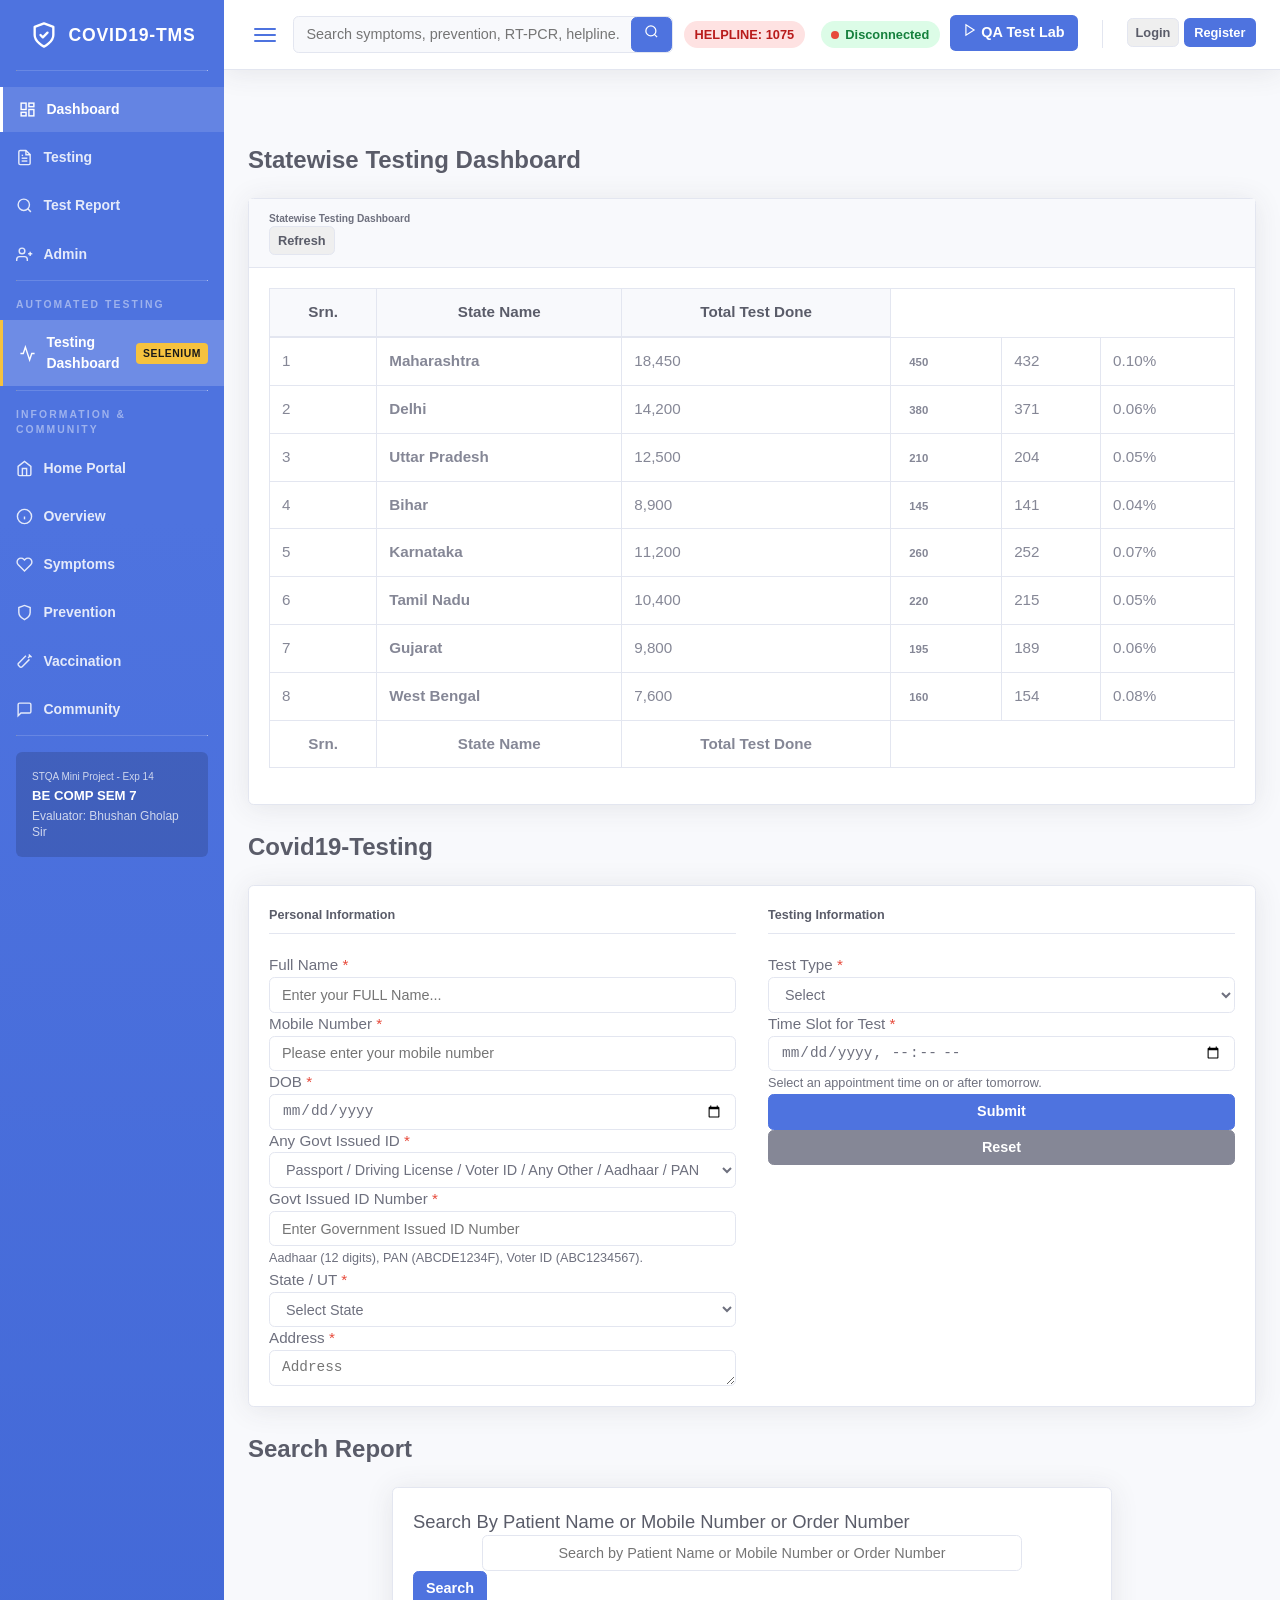
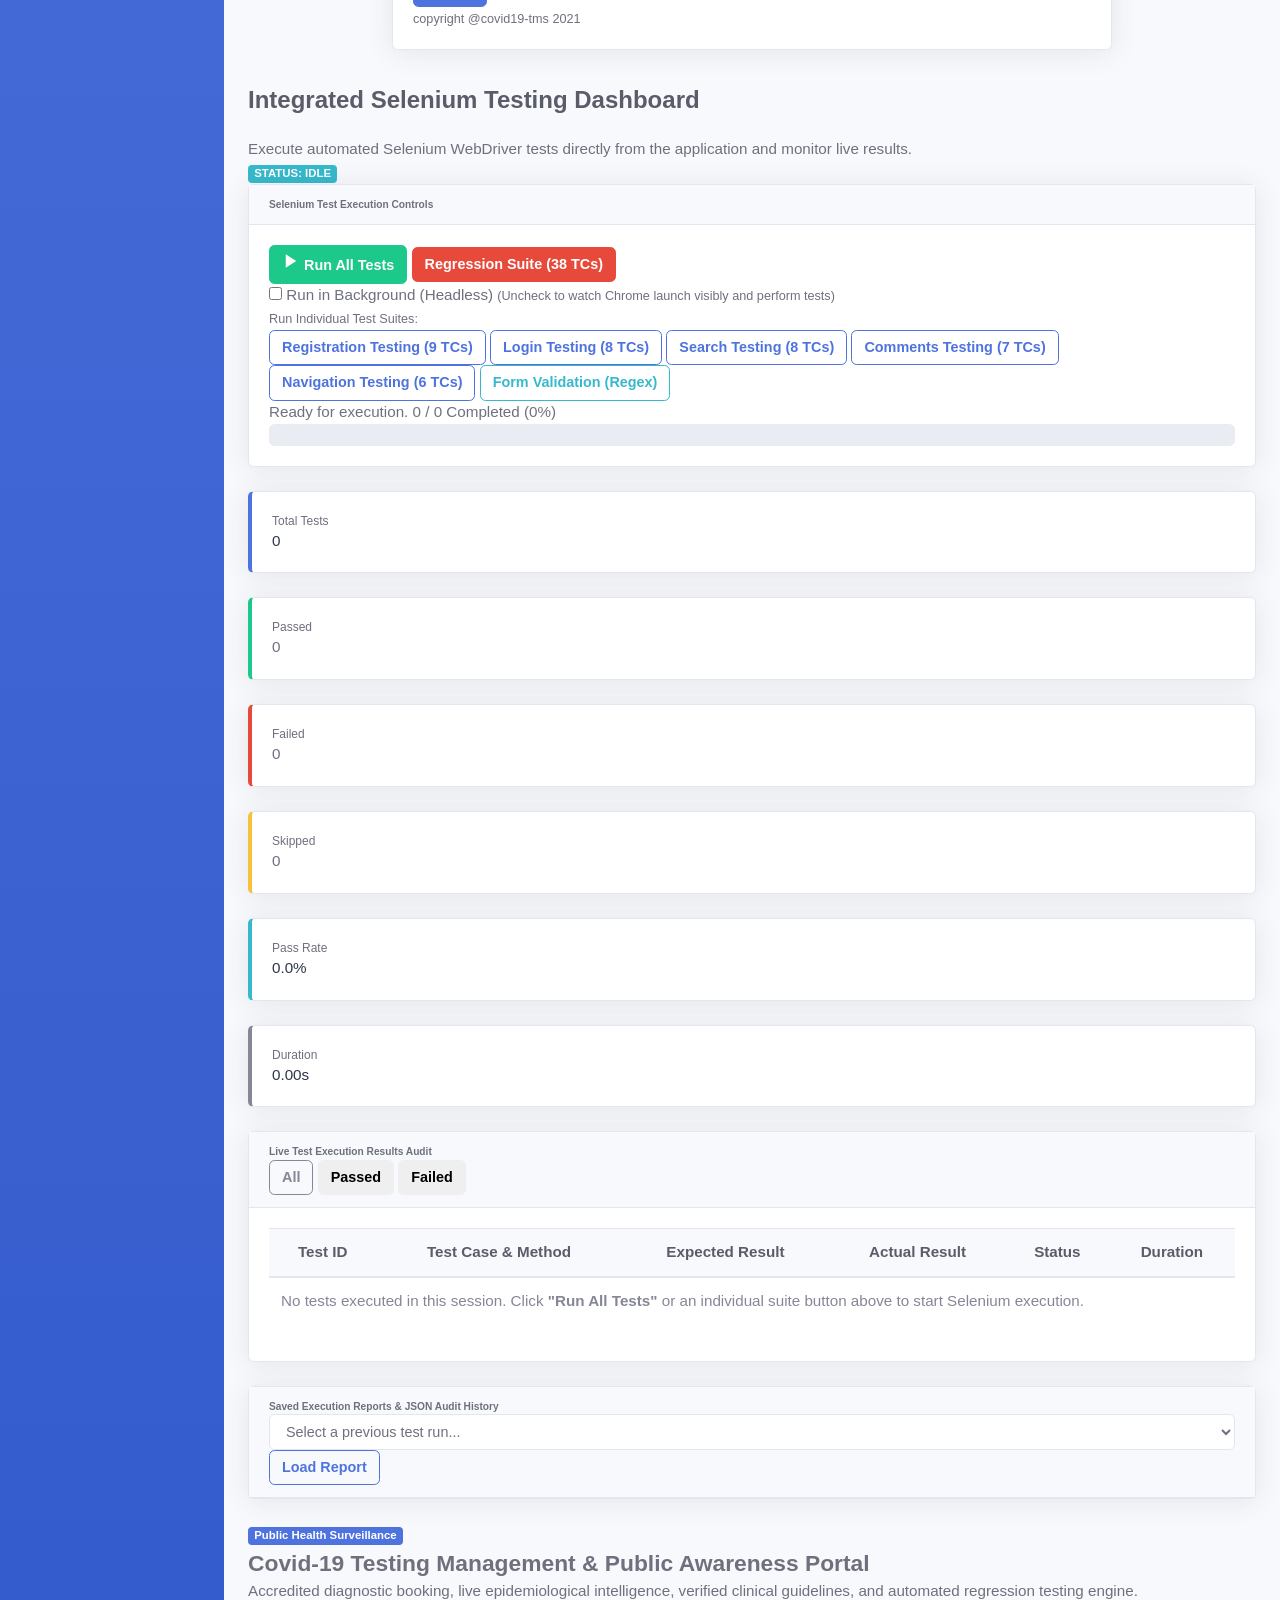
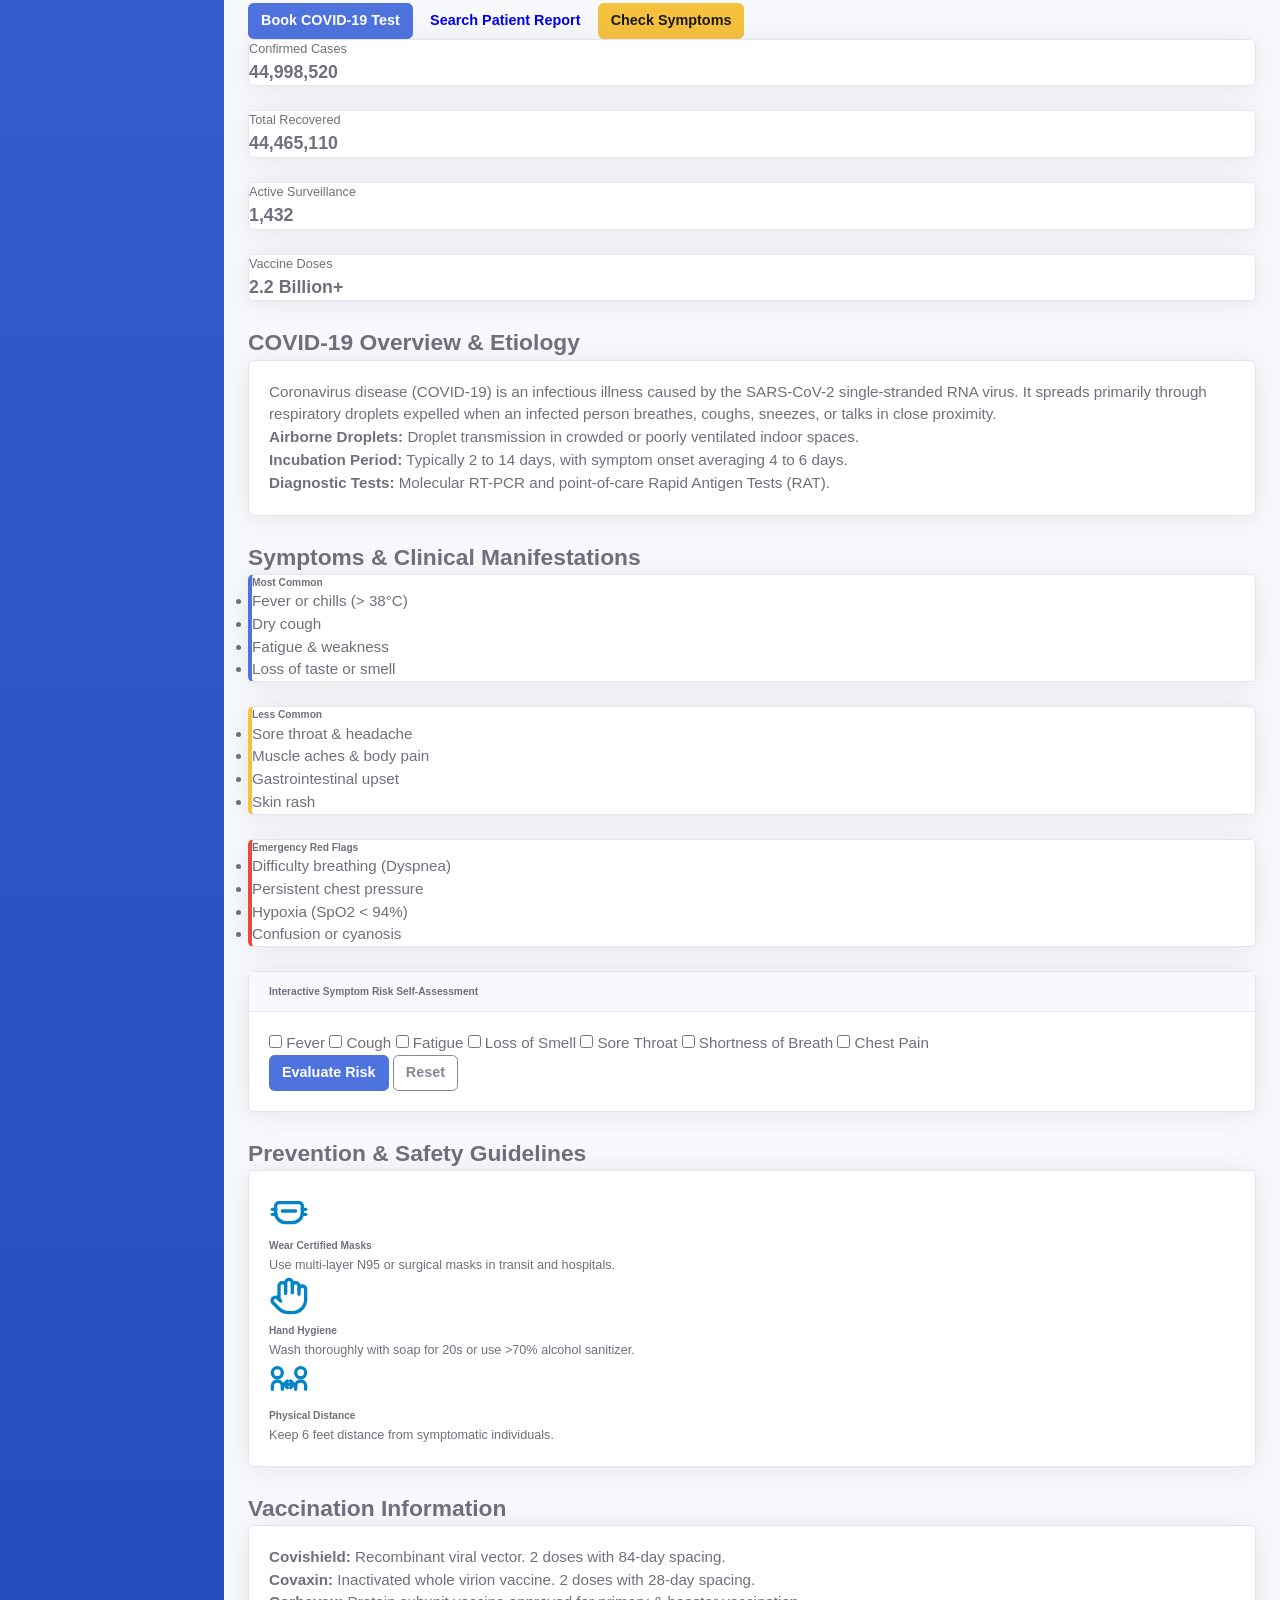
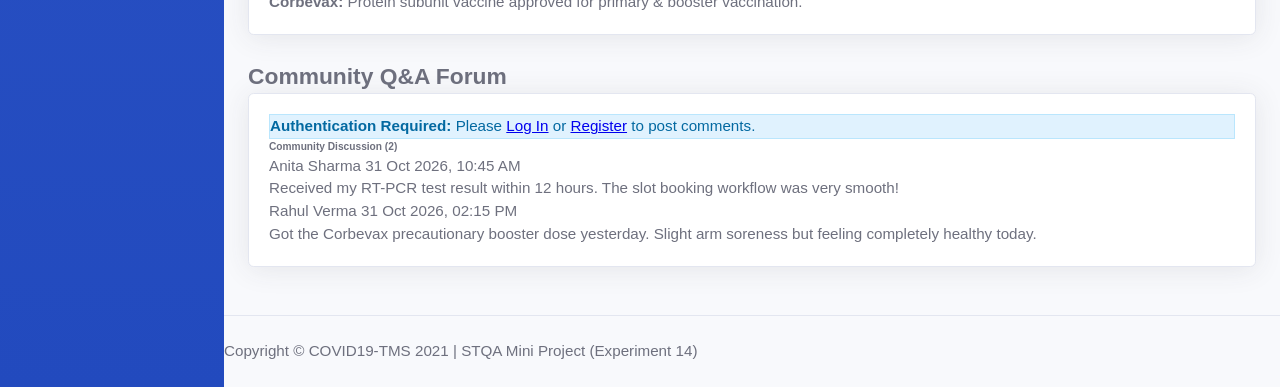
==== commit 3d95ab19: "feat(qa): integrated live Selenium testing dashboard and automated browser launcher" ====
--- a/COVID-19-Portal/index.html
+++ b/COVID-19-Portal/index.html
@@ -3,1013 +3,961 @@
 <head>
   <meta charset="UTF-8">
   <meta name="viewport" content="width=device-width, initial-scale=1.0">
-  <title>COVID-19 Information & Awareness Portal | STQA Mini Project</title>
+  <title>COVID19-TMS | Covid-19 Testing Management System & QA Automation Lab</title>
   <link rel="stylesheet" href="style.css">
-  <link rel="icon" type="image/svg+xml" href="assets/icons/virus.svg">
+  <link rel="icon" type="image/svg+xml" href="assets/icons/shield.svg">
 </head>
-<body>
-
-  <!-- Top Announcement Bar -->
-  <div class="top-announcement" id="top-announcement">
-    <div class="container announcement-inner">
-      <div class="announcement-text">
-        <span class="badge badge-pulse">LIVE HELPLINE</span>
-        <span>National COVID-19 Helpline: <strong>1075</strong> (Toll Free) | Health Ministry: <strong>+91-11-23978046</strong></span>
+<body id="page-top">
+
+  <!-- Main Application Wrapper -->
+  <div id="wrapper">
+
+    <!-- 1. LEFT SIDEBAR (COVID19-TMS - Reference Screenshot 1, 2, 3) -->
+    <ul class="sidebar" id="sidebar">
+      <!-- Sidebar Brand -->
+      <a class="sidebar-brand" href="#home" id="brand-logo">
+        <div class="sidebar-brand-icon">
+          <img src="assets/icons/shield.svg" alt="COVID19-TMS Logo" class="brand-svg-icon">
+        </div>
+        <div class="sidebar-brand-text">COVID19-TMS</div>
+      </a>
+
+      <hr class="sidebar-divider my-0">
+
+      <!-- Nav Item - Dashboard (Screenshot 3) -->
+      <li class="nav-item active">
+        <a class="sidebar-nav-link" href="#dashboard" id="nav-dashboard">
+          <svg class="sidebar-icon" viewBox="0 0 24 24" fill="none" stroke="currentColor" stroke-width="2"><rect x="3" y="3" width="7" height="9"></rect><rect x="14" y="3" width="7" height="5"></rect><rect x="14" y="12" width="7" height="9"></rect><rect x="3" y="16" width="7" height="5"></rect></svg>
+          <span>Dashboard</span>
+        </a>
+      </li>
+
+      <!-- Nav Item - Testing (Screenshot 1) -->
+      <li class="nav-item">
+        <a class="sidebar-nav-link" href="#test-registration" id="nav-test-reg">
+          <svg class="sidebar-icon" viewBox="0 0 24 24" fill="none" stroke="currentColor" stroke-width="2"><path d="M14 2H6a2 2 0 0 0-2 2v16a2 2 0 0 0 2 2h12a2 2 0 0 0 2-2V8z"></path><polyline points="14 2 14 8 20 8"></polyline><line x1="16" y1="13" x2="8" y2="13"></line><line x1="16" y1="17" x2="8" y2="17"></line><polyline points="10 9 9 9 8 9"></polyline></svg>
+          <span>Testing</span>
+        </a>
+      </li>
+
+      <!-- Nav Item - Test Report (Screenshot 2) -->
+      <li class="nav-item">
+        <a class="sidebar-nav-link" href="#report-search" id="nav-report-search">
+          <svg class="sidebar-icon" viewBox="0 0 24 24" fill="none" stroke="currentColor" stroke-width="2"><circle cx="11" cy="11" r="8"></circle><line x1="21" y1="21" x2="16.65" y2="16.65"></line></svg>
+          <span>Test Report</span>
+        </a>
+      </li>
+
+      <!-- Nav Item - Admin Login (Screenshot 4) -->
+      <li class="nav-item">
+        <a class="sidebar-nav-link" href="javascript:void(0)" onclick="openModal('admin-modal')" id="nav-admin">
+          <svg class="sidebar-icon" viewBox="0 0 24 24" fill="none" stroke="currentColor" stroke-width="2"><path d="M16 21v-2a4 4 0 0 0-4-4H5a4 4 0 0 0-4 4v2"></path><circle cx="8.5" cy="7" r="4"></circle><line x1="20" y1="8" x2="20" y2="14"></line><line x1="23" y1="11" x2="17" y2="11"></line></svg>
+          <span>Admin</span>
+        </a>
+      </li>
+
+      <hr class="sidebar-divider">
+
+      <!-- Sidebar Heading - QA LAB -->
+      <div class="sidebar-heading">AUTOMATED TESTING</div>
+
+      <!-- Nav Item - QA TESTING DASHBOARD -->
+      <li class="nav-item nav-item-qa">
+        <a class="sidebar-nav-link qa-highlight" href="#qa-testing-dashboard" id="nav-qa-dashboard">
+          <svg class="sidebar-icon" viewBox="0 0 24 24" fill="none" stroke="currentColor" stroke-width="2"><polyline points="22 12 18 12 15 21 9 3 6 12 2 12"></polyline></svg>
+          <span>Testing Dashboard</span>
+          <span class="qa-live-badge">SELENIUM</span>
+        </a>
+      </li>
+
+      <hr class="sidebar-divider">
+
+      <!-- Sidebar Heading - PORTAL MODULES -->
+      <div class="sidebar-heading">INFORMATION & COMMUNITY</div>
+
+      <li class="nav-item">
+        <a class="sidebar-nav-link" href="#home" id="nav-home">
+          <svg class="sidebar-icon" viewBox="0 0 24 24" fill="none" stroke="currentColor" stroke-width="2"><path d="M3 9l9-7 9 7v11a2 2 0 0 1-2 2H5a2 2 0 0 1-2-2z"></path><polyline points="9 22 9 12 15 12 15 22"></polyline></svg>
+          <span>Home Portal</span>
+        </a>
+      </li>
+
+      <li class="nav-item">
+        <a class="sidebar-nav-link" href="#info" id="nav-info">
+          <svg class="sidebar-icon" viewBox="0 0 24 24" fill="none" stroke="currentColor" stroke-width="2"><circle cx="12" cy="12" r="10"></circle><line x1="12" y1="16" x2="12" y2="12"></line><line x1="12" y1="8" x2="12.01" y2="8"></line></svg>
+          <span>Overview</span>
+        </a>
+      </li>
+
+      <li class="nav-item">
+        <a class="sidebar-nav-link" href="#symptoms" id="nav-symptoms">
+          <svg class="sidebar-icon" viewBox="0 0 24 24" fill="none" stroke="currentColor" stroke-width="2"><path d="M20.84 4.61a5.5 5.5 0 0 0-7.78 0L12 5.67l-1.06-1.06a5.5 5.5 0 0 0-7.78 7.78l1.06 1.06L12 21.23l7.78-7.78 1.06-1.06a5.5 5.5 0 0 0 0-7.78z"></path></svg>
+          <span>Symptoms</span>
+        </a>
+      </li>
+
+      <li class="nav-item">
+        <a class="sidebar-nav-link" href="#prevention" id="nav-prevention">
+          <svg class="sidebar-icon" viewBox="0 0 24 24" fill="none" stroke="currentColor" stroke-width="2"><path d="M12 22s8-4 8-10V5l-8-3-8 3v7c0 6 8 10 8 10z"></path></svg>
+          <span>Prevention</span>
+        </a>
+      </li>
+
+      <li class="nav-item">
+        <a class="sidebar-nav-link" href="#vaccination" id="nav-vaccine">
+          <svg class="sidebar-icon" viewBox="0 0 24 24" fill="none" stroke="currentColor" stroke-width="2"><path d="m18 2 4 4"></path><path d="m17 7 3-3"></path><path d="M19 9 8.7 19.3c-1 1-2.5 1-3.4 0l-1.6-1.6c-1-1-1-2.5 0-3.4L14 4"></path></svg>
+          <span>Vaccination</span>
+        </a>
+      </li>
+
+      <li class="nav-item">
+        <a class="sidebar-nav-link" href="#comments" id="nav-comments">
+          <svg class="sidebar-icon" viewBox="0 0 24 24" fill="none" stroke="currentColor" stroke-width="2"><path d="M21 15a2 2 0 0 1-2 2H7l-4 4V5a2 2 0 0 1 2-2h14a2 2 0 0 1 2 2z"></path></svg>
+          <span>Community</span>
+        </a>
+      </li>
+
+      <hr class="sidebar-divider d-none d-md-block">
+
+      <!-- Academic Info Block -->
+      <div class="sidebar-academic-block">
+        <small>STQA Mini Project - Exp 14</small>
+        <strong>BE COMP SEM 7</strong>
+        <p>Evaluator: Bhushan Gholap Sir</p>
       </div>
-      <div class="academic-badge">
-        <span>BE COMP SEM 7 | STQA Experiment 14</span>
+    </ul>
+    <!-- End of Sidebar -->
+
+    <!-- 2. CONTENT WRAPPER -->
+    <div id="content-wrapper" class="d-flex flex-column">
+
+      <!-- Main Content Container -->
+      <div id="content">
+
+        <!-- TOP NAVIGATION BAR -->
+        <nav class="navbar topbar" id="site-header">
+          <!-- Sidebar Toggle (Mobile Hamburger) -->
+          <button id="nav-toggle" class="btn-topbar-toggle mr-3" aria-label="Toggle navigation">
+            <span class="hamburger-bar"></span>
+            <span class="hamburger-bar"></span>
+            <span class="hamburger-bar"></span>
+          </button>
+
+          <!-- Topbar Portal Search -->
+          <div class="topbar-search-form" id="site-search-section">
+            <div class="input-group">
+              <input type="text" id="search-input" class="form-control" placeholder="Search symptoms, prevention, RT-PCR, helpline..." autocomplete="off">
+              <button class="btn btn-clear hidden" id="search-clear" title="Clear">✕</button>
+              <div class="input-group-append">
+                <button class="btn btn-primary btn-search-topbar" id="search-button" type="button">
+                  <svg width="15" height="15" viewBox="0 0 24 24" fill="none" stroke="currentColor" stroke-width="2"><circle cx="11" cy="11" r="8"></circle><line x1="21" y1="21" x2="16.65" y2="16.65"></line></svg>
+                </button>
+              </div>
+            </div>
+          </div>
+
+          <!-- Topbar Center / Helpline Indicator -->
+          <div class="topbar-helpline">
+            <span class="helpline-badge">HELPLINE: <strong>1075</strong></span>
+            <span class="server-status-pill" id="qa-server-status">
+              <span class="status-dot online"></span> Server Active
+            </span>
+          </div>
+
+          <!-- Topbar Right Navbar (Auth items) -->
+          <ul class="navbar-nav ml-auto" id="main-nav">
+            <!-- Testing Lab Quick Action Button -->
+            <li class="nav-item d-none d-sm-block">
+              <a href="#qa-testing-dashboard" class="btn btn-qa-quick">
+                <svg width="14" height="14" viewBox="0 0 24 24" fill="none" stroke="currentColor" stroke-width="2"><polygon points="5 3 19 12 5 21 5 3"></polygon></svg>
+                QA Test Lab
+              </a>
+            </li>
+
+            <div class="topbar-divider"></div>
+
+            <!-- Auth Actions -->
+            <li class="nav-item">
+              <div class="nav-auth-actions" id="nav-auth-actions">
+                <div class="logged-out-actions" id="logged-out-actions">
+                  <button class="btn btn-outline-sm" id="nav-login" onclick="openModal('login-modal')">Login</button>
+                  <button class="btn btn-primary-sm" id="nav-register" onclick="openModal('register-modal')">Register</button>
+                </div>
+                <div class="logged-in-actions hidden" id="logged-in-actions">
+                  <span class="user-greeting" id="user-display-name">Welcome, User</span>
+                  <button class="btn btn-danger-sm" id="logout-button">Logout</button>
+                </div>
+              </div>
+            </li>
+          </ul>
+        </nav>
+        <!-- End of Topbar -->
+
+        <!-- Search Results Floating Container -->
+        <div class="container-fluid">
+          <div class="search-results-container hidden" id="search-results"></div>
+        </div>
+
+        <!-- 3. PAGE BODY: MAIN MODULES -->
+        <div class="container-fluid main-page-body">
+
+          <!-- ============================================================== -->
+          <!-- MODULE 05: STATE-WISE TESTING DASHBOARD (Reference Screenshot 3) -->
+          <!-- ============================================================== -->
+          <section class="page-section" id="dashboard">
+            <h1 class="h3 page-title">Statewise Testing Dashboard</h1>
+            
+            <div class="card shadow mb-4">
+              <div class="card-header py-3 d-flex justify-content-between align-items-center">
+                <h6 class="m-0 font-weight-bold text-primary">Statewise Testing Dashboard</h6>
+                <button class="btn btn-outline-sm" id="btn-refresh-dashboard" onclick="renderStateDashboard()">Refresh</button>
+              </div>
+              <div class="card-body">
+                <div class="table-responsive">
+                  <table class="table table-bordered state-dashboard-table" id="state-dashboard-table" width="100%" cellspacing="0">
+                    <thead>
+                      <tr>
+                        <th>Srn.</th>
+                        <th>State Name</th>
+                        <th>Total Test Done</th>
+                      </tr>
+                    </thead>
+                    <tbody id="state-dashboard-body">
+                      <!-- Populated dynamically: Bihar 1, Delhi 1, Maharashtra 1, Uttar Pradesh 2 -->
+                    </tbody>
+                    <tfoot>
+                      <tr>
+                        <th>Srn.</th>
+                        <th>State Name</th>
+                        <th>Total Test Done</th>
+                      </tr>
+                    </tfoot>
+                  </table>
+                </div>
+              </div>
+            </div>
+          </section>
+
+          <!-- ============================================================== -->
+          <!-- MODULE 03: COVID-19 TEST REGISTRATION (Reference Screenshot 1)  -->
+          <!-- ============================================================== -->
+          <section class="page-section" id="test-registration">
+            <h1 class="h3 page-title">Covid19-Testing</h1>
+
+            <div class="card shadow mb-4">
+              <div class="card-body p-4">
+                <form id="covid-test-form" onsubmit="handleTestRegistration(event)" novalidate>
+                  <div class="row form-split-row">
+                    <!-- Left Column: Personal Information (Screenshot 1) -->
+                    <div class="col-lg-6 form-col-split">
+                      <h5 class="form-section-title">Personal Information</h5>
+                      
+                      <div class="form-group mb-3">
+                        <label for="patient-name">Full Name <span class="required">*</span></label>
+                        <input type="text" class="form-control" id="patient-name" name="patient-name" placeholder="Enter your FULL Name..." required>
+                      </div>
+
+                      <div class="form-group mb-3">
+                        <label for="patient-phone">Mobile Number <span class="required">*</span></label>
+                        <input type="tel" class="form-control" id="patient-phone" name="patient-phone" placeholder="Please enter your mobile number" maxlength="10" required>
+                      </div>
+
+                      <div class="form-group mb-3">
+                        <label for="patient-dob">DOB <span class="required">*</span></label>
+                        <input type="date" class="form-control" id="patient-dob" name="patient-dob" placeholder="dd --- yyyy" required>
+                      </div>
+
+                      <div class="form-group mb-3">
+                        <label for="govt-id-type">Any Govt Issued ID <span class="required">*</span></label>
+                        <select class="form-control" id="govt-id-type" name="govt-id-type" onchange="updateGovtIdPlaceholder()" required>
+                          <option value="">Passport / Driving License / Voter ID / Any Other / Aadhaar / PAN</option>
+                          <option value="Aadhaar">Aadhaar Card</option>
+                          <option value="PAN">PAN Card</option>
+                          <option value="VoterID">Voter ID</option>
+                          <option value="Passport">Passport</option>
+                          <option value="DrivingLicense">Driving License</option>
+                        </select>
+                      </div>
+
+                      <div class="form-group mb-3">
+                        <label for="govt-id-num">Govt Issued ID Number <span class="required">*</span></label>
+                        <input type="text" class="form-control" id="govt-id-num" name="govt-id-num" placeholder="Enter Government Issued ID Number" required>
+                        <small class="text-muted d-block mt-1" id="govt-id-hint">Aadhaar (12 digits), PAN (ABCDE1234F), Voter ID (ABC1234567).</small>
+                      </div>
+
+                      <div class="form-group mb-3">
+                        <label for="patient-state">State / UT <span class="required">*</span></label>
+                        <select class="form-control" id="patient-state" name="patient-state" required>
+                          <option value="">Select State</option>
+                          <option value="Bihar">Bihar</option>
+                          <option value="Delhi">Delhi</option>
+                          <option value="Maharashtra">Maharashtra</option>
+                          <option value="Uttar Pradesh">Uttar Pradesh</option>
+                          <option value="Karnataka">Karnataka</option>
+                          <option value="Tamil Nadu">Tamil Nadu</option>
+                          <option value="Gujarat">Gujarat</option>
+                          <option value="West Bengal">West Bengal</option>
+                        </select>
+                      </div>
+
+                      <div class="form-group mb-3">
+                        <label for="patient-address">Address <span class="required">*</span></label>
+                        <textarea class="form-control" id="patient-address" name="patient-address" rows="2" placeholder="Address" required></textarea>
+                      </div>
+                    </div>
+
+                    <!-- Right Column: Testing Information (Screenshot 1) -->
+                    <div class="col-lg-6 form-col-split">
+                      <h5 class="form-section-title">Testing Information</h5>
+
+                      <div class="form-group mb-3">
+                        <label for="test-type">Test Type <span class="required">*</span></label>
+                        <select class="form-control" id="test-type" name="test-type" required>
+                          <option value="">Select</option>
+                          <option value="RT-PCR">RT-PCR (Reverse Transcription Polymerase Chain Reaction)</option>
+                          <option value="Rapid Antigen">Rapid Antigen Test</option>
+                          <option value="Antibody Test">Antibody Test</option>
+                        </select>
+                      </div>
+
+                      <div class="form-group mb-4">
+                        <label for="patient-slot">Time Slot for Test <span class="required">*</span></label>
+                        <input type="datetime-local" class="form-control" id="patient-slot" name="patient-slot" placeholder="dd --- yyyy --:--" required>
+                        <small class="text-muted d-block mt-1">Select an appointment time on or after tomorrow.</small>
+                      </div>
+
+                      <div class="form-group mt-4">
+                        <button type="submit" class="btn btn-primary btn-block py-2 font-weight-bold" id="test-reg-submit">Submit</button>
+                        <button type="reset" class="btn btn-secondary btn-block mt-2" id="test-reg-reset" onclick="clearTestRegMsg()">Reset</button>
+                      </div>
+
+                      <div class="alert-box hidden mt-3" id="test-reg-msg"></div>
+                    </div>
+                  </div>
+                </form>
+              </div>
+            </div>
+          </section>
+
+          <!-- ============================================================== -->
+          <!-- MODULE 04: SEARCH REPORT (Reference Screenshot 2)              -->
+          <!-- ============================================================== -->
+          <section class="page-section" id="report-search">
+            <h1 class="h3 page-title">Search Report</h1>
+
+            <div class="card shadow mb-4 search-report-center-card">
+              <div class="card-body p-4 text-center">
+                <p class="search-report-prompt font-weight-bold">Search By Patient Name or Mobile Number or Order Number</p>
+                
+                <div class="search-report-input-wrap my-3">
+                  <input type="text" id="report-search-input" class="form-control search-report-input" placeholder="Search by Patient Name or Mobile Number or Order Number">
+                  <button class="btn btn-primary btn-search-report mt-3 px-4" id="report-search-btn" onclick="handleReportSearch()">Search</button>
+                </div>
+
+                <div class="search-report-footer-note text-muted mt-4">
+                  <small>copyright @covid19-tms 2021</small>
+                </div>
+              </div>
+            </div>
+
+            <!-- Report Card Display Area -->
+            <div class="report-display-area" id="report-display-area">
+              <div class="report-empty-placeholder hidden" id="report-empty-placeholder"></div>
+
+              <div class="report-card hidden" id="report-result-card">
+                <div class="report-card-header d-flex justify-content-between align-items-center">
+                  <div>
+                    <h4 class="m-0 font-weight-bold text-dark">COVID-19 DIAGNOSTIC LABORATORY REPORT</h4>
+                    <small class="text-muted">NABL Accredited Testing Facility | ICMR Reg: 2026-COV-9981</small>
+                  </div>
+                  <div class="text-right">
+                    <span class="report-badge-status" id="report-badge-status">NEGATIVE</span>
+                    <span class="d-block font-weight-bold mt-1 text-primary" id="report-order-no">Order #ORD-1001</span>
+                  </div>
+                </div>
+                <hr>
+                <div class="row report-details-grid">
+                  <div class="col-md-6 mb-2">
+                    <small class="text-muted d-block">PATIENT FULL NAME:</small>
+                    <strong id="report-patient-name">Anita Sharma</strong>
+                  </div>
+                  <div class="col-md-6 mb-2">
+                    <small class="text-muted d-block">MOBILE NUMBER:</small>
+                    <strong id="report-patient-phone">9876543210</strong>
+                  </div>
+                  <div class="col-md-6 mb-2">
+                    <small class="text-muted d-block">DATE OF BIRTH / AGE:</small>
+                    <strong id="report-patient-dob">1998-04-17</strong>
+                  </div>
+                  <div class="col-md-6 mb-2">
+                    <small class="text-muted d-block">GOVERNMENT ID:</small>
+                    <strong id="report-patient-govtid">PAN: ABCDE1234F</strong>
+                  </div>
+                  <div class="col-md-6 mb-2">
+                    <small class="text-muted d-block">TEST TYPE:</small>
+                    <strong id="report-test-type">RT-PCR</strong>
+                  </div>
+                  <div class="col-md-6 mb-2">
+                    <small class="text-muted d-block">SLOT / COLLECTION TIME:</small>
+                    <strong id="report-slot-time">2026-11-05 10:30</strong>
+                  </div>
+                  <div class="col-md-6 mb-2">
+                    <small class="text-muted d-block">STATE:</small>
+                    <strong id="report-patient-state">Maharashtra</strong>
+                  </div>
+                  <div class="col-md-6 mb-2">
+                    <small class="text-muted d-block">CLINICAL FINDING:</small>
+                    <strong class="text-success" id="report-clinical-result">SARS-CoV-2 RNA Not Detected (Negative)</strong>
+                  </div>
+                </div>
+                <hr>
+                <div class="d-flex justify-content-between align-items-center">
+                  <small class="text-muted">Digital Laboratory Record for STQA Automation Verification.</small>
+                  <div>
+                    <button class="btn btn-outline-sm" id="print-report-btn" onclick="window.print()">Print</button>
+                    <button class="btn btn-primary-sm" id="download-report-btn" onclick="downloadReportMock()">Download PDF</button>
+                  </div>
+                </div>
+              </div>
+
+              <div class="alert-box alert-warning hidden mt-3" id="report-not-found-msg">
+                <strong>No Patient Report Found:</strong> No test record matched your query.
+              </div>
+            </div>
+          </section>
+
+          <!-- ============================================================== -->
+          <!-- MODULE: INTEGRATED SELENIUM TESTING DASHBOARD (REQUIREMENTS)    -->
+          <!-- ============================================================== -->
+          <section class="page-section" id="qa-testing-dashboard">
+            <div class="d-flex justify-content-between align-items-center mb-3">
+              <div>
+                <h1 class="h3 page-title m-0">Integrated Selenium Testing Dashboard</h1>
+                <p class="text-muted m-0">Execute automated Selenium WebDriver tests directly from the application and monitor live results.</p>
+              </div>
+              <div class="d-flex align-items-center">
+                <span class="badge badge-info py-2 px-3 mr-2" id="qa-runner-status">STATUS: IDLE</span>
+              </div>
+            </div>
+
+            <!-- Testing Control Center Card -->
+            <div class="card shadow mb-4">
+              <div class="card-header py-3 bg-light">
+                <h6 class="m-0 font-weight-bold text-primary">Selenium Test Execution Controls</h6>
+              </div>
+              <div class="card-body">
+                <div class="d-flex flex-wrap align-items-center justify-content-between gap-2 mb-3">
+                  <!-- Main Action Buttons -->
+                  <div class="qa-btn-group">
+                    <button class="btn btn-success btn-lg font-weight-bold mr-2" id="btn-run-all-tests" onclick="triggerTestRun('all')">
+                      <svg width="18" height="18" viewBox="0 0 24 24" fill="currentColor" class="mr-1"><polygon points="5 3 19 12 5 21 5 3"></polygon></svg>
+                      Run All Tests
+                    </button>
+                    <button class="btn btn-danger font-weight-bold" id="btn-run-regression-tests" onclick="triggerTestRun('regression')">
+                      Regression Suite (38 TCs)
+                    </button>
+                  </div>
+
+                  <!-- Browser Options -->
+                  <div class="qa-options-wrap">
+                    <label class="custom-control-label font-weight-bold" style="cursor: pointer;">
+                      <input type="checkbox" id="headless-toggle-chk">
+                      Run in Background (Headless)
+                    </label>
+                    <small class="text-muted d-block">(Uncheck to watch Chrome launch visibly and perform tests)</small>
+                  </div>
+                </div>
+
+                <!-- Individual Test Suite Triggers -->
+                <div class="qa-sub-suites p-3 bg-light rounded">
+                  <small class="font-weight-bold text-uppercase text-muted d-block mb-2">Run Individual Test Suites:</small>
+                  <div class="d-flex flex-wrap gap-2">
+                    <button class="btn btn-outline-primary btn-sm" id="btn-run-registration-tests" onclick="triggerTestRun('registration')">
+                      Registration Testing (9 TCs)
+                    </button>
+                    <button class="btn btn-outline-primary btn-sm" id="btn-run-login-tests" onclick="triggerTestRun('login')">
+                      Login Testing (8 TCs)
+                    </button>
+                    <button class="btn btn-outline-primary btn-sm" id="btn-run-search-tests" onclick="triggerTestRun('search')">
+                      Search Testing (8 TCs)
+                    </button>
+                    <button class="btn btn-outline-primary btn-sm" id="btn-run-comments-tests" onclick="triggerTestRun('comments')">
+                      Comments Testing (7 TCs)
+                    </button>
+                    <button class="btn btn-outline-primary btn-sm" id="btn-run-navigation-tests" onclick="triggerTestRun('navigation')">
+                      Navigation Testing (6 TCs)
+                    </button>
+                    <button class="btn btn-outline-info btn-sm" id="btn-run-validation-tests" onclick="triggerTestRun('validation')">
+                      Form Validation (Regex)
+                    </button>
+                  </div>
+                </div>
+
+                <!-- Live Progress Indicator -->
+                <div class="qa-progress-wrap mt-4" id="qa-progress-container">
+                  <div class="d-flex justify-content-between mb-1">
+                    <span class="font-weight-bold text-primary" id="qa-current-test-name">Ready for execution.</span>
+                    <span class="font-weight-bold" id="qa-progress-text">0 / 0 Completed (0%)</span>
+                  </div>
+                  <div class="progress" style="height: 22px;">
+                    <div class="progress-bar progress-bar-striped progress-bar-animated bg-primary" id="qa-progress-bar" role="progressbar" style="width: 0%;">0%</div>
+                  </div>
+                </div>
+              </div>
+            </div>
+
+            <!-- Key Test Execution Metrics Row -->
+            <div class="row qa-metrics-row mb-4">
+              <div class="col-xl-2 col-md-4 mb-3">
+                <div class="card border-left-primary shadow h-100 py-2">
+                  <div class="card-body">
+                    <div class="text-xs font-weight-bold text-primary text-uppercase mb-1">Total Tests</div>
+                    <div class="h5 mb-0 font-weight-bold text-gray-800" id="qa-metric-total">0</div>
+                  </div>
+                </div>
+              </div>
+
+              <div class="col-xl-2 col-md-4 mb-3">
+                <div class="card border-left-success shadow h-100 py-2">
+                  <div class="card-body">
+                    <div class="text-xs font-weight-bold text-success text-uppercase mb-1">Passed</div>
+                    <div class="h5 mb-0 font-weight-bold text-success" id="qa-metric-passed">0</div>
+                  </div>
+                </div>
+              </div>
+
+              <div class="col-xl-2 col-md-4 mb-3">
+                <div class="card border-left-danger shadow h-100 py-2">
+                  <div class="card-body">
+                    <div class="text-xs font-weight-bold text-danger text-uppercase mb-1">Failed</div>
+                    <div class="h5 mb-0 font-weight-bold text-danger" id="qa-metric-failed">0</div>
+                  </div>
+                </div>
+              </div>
+
+              <div class="col-xl-2 col-md-4 mb-3">
+                <div class="card border-left-warning shadow h-100 py-2">
+                  <div class="card-body">
+                    <div class="text-xs font-weight-bold text-warning text-uppercase mb-1">Skipped</div>
+                    <div class="h5 mb-0 font-weight-bold text-warning" id="qa-metric-skipped">0</div>
+                  </div>
+                </div>
+              </div>
+
+              <div class="col-xl-2 col-md-4 mb-3">
+                <div class="card border-left-info shadow h-100 py-2">
+                  <div class="card-body">
+                    <div class="text-xs font-weight-bold text-info text-uppercase mb-1">Pass Rate</div>
+                    <div class="h5 mb-0 font-weight-bold text-gray-800" id="qa-metric-rate">0.0%</div>
+                  </div>
+                </div>
+              </div>
+
+              <div class="col-xl-2 col-md-4 mb-3">
+                <div class="card border-left-secondary shadow h-100 py-2">
+                  <div class="card-body">
+                    <div class="text-xs font-weight-bold text-secondary text-uppercase mb-1">Duration</div>
+                    <div class="h5 mb-0 font-weight-bold text-gray-800" id="qa-metric-duration">0.00s</div>
+                  </div>
+                </div>
+              </div>
+            </div>
+
+            <!-- Detailed Results Table -->
+            <div class="card shadow mb-4">
+              <div class="card-header py-3 d-flex justify-content-between align-items-center">
+                <h6 class="m-0 font-weight-bold text-primary">Live Test Execution Results Audit</h6>
+                <div class="qa-table-filters">
+                  <button class="btn btn-sm btn-outline-secondary active" onclick="filterResultsTable('all')">All</button>
+                  <button class="btn btn-sm btn-outline-success" onclick="filterResultsTable('PASS')">Passed</button>
+                  <button class="btn btn-sm btn-outline-danger" onclick="filterResultsTable('FAIL')">Failed</button>
+                </div>
+              </div>
+              <div class="card-body p-0">
+                <div class="table-responsive">
+                  <table class="table table-hover mb-0" id="qa-results-table">
+                    <thead class="thead-light">
+                      <tr>
+                        <th>Test ID</th>
+                        <th>Test Case & Method</th>
+                        <th>Expected Result</th>
+                        <th>Actual Result</th>
+                        <th>Status</th>
+                        <th>Duration</th>
+                      </tr>
+                    </thead>
+                    <tbody id="qa-results-body">
+                      <tr>
+                        <td colspan="6" class="text-center py-4 text-muted">
+                          No tests executed in this session. Click <strong>"Run All Tests"</strong> or an individual suite button above to start Selenium execution.
+                        </td>
+                      </tr>
+                    </tbody>
+                  </table>
+                </div>
+              </div>
+            </div>
+
+            <!-- Bug Reporting Section (Appears when defects exist) -->
+            <div class="card shadow mb-4 hidden" id="qa-bugs-section">
+              <div class="card-header py-3 bg-danger text-white">
+                <h6 class="m-0 font-weight-bold">Defect Taxonomy & Bug Log (<span id="qa-bug-count">0</span> Detected)</h6>
+              </div>
+              <div class="card-body" id="qa-bugs-list">
+                <!-- Populated dynamically if tests fail -->
+              </div>
+            </div>
+
+            <!-- Historical Reports Section -->
+            <div class="card shadow mb-4">
+              <div class="card-header py-3 d-flex justify-content-between align-items-center">
+                <h6 class="m-0 font-weight-bold text-secondary">Saved Execution Reports & JSON Audit History</h6>
+                <div class="d-flex align-items-center">
+                  <select class="form-control form-control-sm mr-2" id="qa-history-select">
+                    <option value="">Select a previous test run...</option>
+                  </select>
+                  <button class="btn btn-sm btn-outline-primary" id="qa-btn-load-history" onclick="loadSelectedHistory()">Load Report</button>
+                </div>
+              </div>
+            </div>
+          </section>
+
+          <!-- ============================================================== -->
+          <!-- PORTAL INFORMATION & HERO (Preserved Functionality)            -->
+          <!-- ============================================================== -->
+          <section class="page-section" id="home">
+            <div class="jumbotron p-4 p-md-5 text-white rounded bg-dark-blue hero-jumbotron">
+              <div class="col-md-8 px-0">
+                <span class="badge badge-primary py-1 px-2 mb-2 text-uppercase">Public Health Surveillance</span>
+                <h1 class="display-5 font-italic font-weight-bold">Covid-19 Testing Management & Public Awareness Portal</h1>
+                <p class="lead my-3">Accredited diagnostic booking, live epidemiological intelligence, verified clinical guidelines, and automated regression testing engine.</p>
+                <div class="d-flex gap-2 flex-wrap">
+                  <a href="#test-registration" class="btn btn-primary font-weight-bold" id="hero-btn-book-test">Book COVID-19 Test</a>
+                  <a href="#report-search" class="btn btn-outline-light font-weight-bold" id="hero-btn-check-report">Search Patient Report</a>
+                  <a href="#symptoms" class="btn btn-warning font-weight-bold" id="hero-btn-symptoms">Check Symptoms</a>
+                </div>
+              </div>
+            </div>
+
+            <!-- Portal Metric Cards -->
+            <div class="row text-center mb-4" id="stats">
+              <div class="col-md-3 mb-2">
+                <div class="card p-3 shadow-sm">
+                  <small class="text-muted text-uppercase">Confirmed Cases</small>
+                  <h3 class="font-weight-bold text-primary m-0" id="stat-confirmed">44,998,520</h3>
+                </div>
+              </div>
+              <div class="col-md-3 mb-2">
+                <div class="card p-3 shadow-sm">
+                  <small class="text-muted text-uppercase">Total Recovered</small>
+                  <h3 class="font-weight-bold text-success m-0" id="stat-recovered">44,465,110</h3>
+                </div>
+              </div>
+              <div class="col-md-3 mb-2">
+                <div class="card p-3 shadow-sm">
+                  <small class="text-muted text-uppercase">Active Surveillance</small>
+                  <h3 class="font-weight-bold text-warning m-0" id="stat-active">1,432</h3>
+                </div>
+              </div>
+              <div class="col-md-3 mb-2">
+                <div class="card p-3 shadow-sm">
+                  <small class="text-muted text-uppercase">Vaccine Doses</small>
+                  <h3 class="font-weight-bold text-info m-0" id="stat-doses">2.2 Billion+</h3>
+                </div>
+              </div>
+            </div>
+          </section>
+
+          <!-- Medical Overview & Symptoms -->
+          <section class="page-section" id="info">
+            <h2 class="h4 mb-3 font-weight-bold text-primary">COVID-19 Overview & Etiology</h2>
+            <div class="card shadow mb-4">
+              <div class="card-body">
+                <p>Coronavirus disease (COVID-19) is an infectious illness caused by the SARS-CoV-2 single-stranded RNA virus. It spreads primarily through respiratory droplets expelled when an infected person breathes, coughs, sneezes, or talks in close proximity.</p>
+                <div class="row">
+                  <div class="col-md-4">
+                    <div class="p-3 bg-light rounded mb-2">
+                      <strong>Airborne Droplets:</strong> Droplet transmission in crowded or poorly ventilated indoor spaces.
+                    </div>
+                  </div>
+                  <div class="col-md-4">
+                    <div class="p-3 bg-light rounded mb-2">
+                      <strong>Incubation Period:</strong> Typically 2 to 14 days, with symptom onset averaging 4 to 6 days.
+                    </div>
+                  </div>
+                  <div class="col-md-4">
+                    <div class="p-3 bg-light rounded mb-2">
+                      <strong>Diagnostic Tests:</strong> Molecular RT-PCR and point-of-care Rapid Antigen Tests (RAT).
+                    </div>
+                  </div>
+                </div>
+              </div>
+            </div>
+          </section>
+
+          <!-- Symptoms & Interactive Checker -->
+          <section class="page-section" id="symptoms">
+            <h2 class="h4 mb-3 font-weight-bold text-primary">Symptoms & Clinical Manifestations</h2>
+            <div class="row mb-4">
+              <div class="col-md-4 mb-3">
+                <div class="card shadow-sm border-left-primary h-100 p-3">
+                  <h6 class="font-weight-bold text-primary">Most Common</h6>
+                  <ul class="m-0 pl-3">
+                    <li>Fever or chills (> 38°C)</li>
+                    <li>Dry cough</li>
+                    <li>Fatigue & weakness</li>
+                    <li>Loss of taste or smell</li>
+                  </ul>
+                </div>
+              </div>
+              <div class="col-md-4 mb-3">
+                <div class="card shadow-sm border-left-warning h-100 p-3">
+                  <h6 class="font-weight-bold text-warning">Less Common</h6>
+                  <ul class="m-0 pl-3">
+                    <li>Sore throat & headache</li>
+                    <li>Muscle aches & body pain</li>
+                    <li>Gastrointestinal upset</li>
+                    <li>Skin rash</li>
+                  </ul>
+                </div>
+              </div>
+              <div class="col-md-4 mb-3">
+                <div class="card shadow-sm border-left-danger h-100 p-3">
+                  <h6 class="font-weight-bold text-danger">Emergency Red Flags</h6>
+                  <ul class="m-0 pl-3">
+                    <li>Difficulty breathing (Dyspnea)</li>
+                    <li>Persistent chest pressure</li>
+                    <li>Hypoxia (SpO2 &lt; 94%)</li>
+                    <li>Confusion or cyanosis</li>
+                  </ul>
+                </div>
+              </div>
+            </div>
+
+            <!-- Interactive Risk Checker -->
+            <div class="card shadow mb-4" id="symptom-checker">
+              <div class="card-header py-3">
+                <h6 class="m-0 font-weight-bold text-primary">Interactive Symptom Risk Self-Assessment</h6>
+              </div>
+              <div class="card-body">
+                <div class="d-flex flex-wrap gap-3 mb-3">
+                  <label class="mr-3"><input type="checkbox" id="chk-fever"> Fever</label>
+                  <label class="mr-3"><input type="checkbox" id="chk-cough"> Cough</label>
+                  <label class="mr-3"><input type="checkbox" id="chk-fatigue"> Fatigue</label>
+                  <label class="mr-3"><input type="checkbox" id="chk-smell"> Loss of Smell</label>
+                  <label class="mr-3"><input type="checkbox" id="chk-throat"> Sore Throat</label>
+                  <label class="mr-3"><input type="checkbox" id="chk-breath"> Shortness of Breath</label>
+                  <label class="mr-3"><input type="checkbox" id="chk-chest"> Chest Pain</label>
+                </div>
+                <button class="btn btn-primary btn-sm" id="btn-assess-symptoms" onclick="evaluateSymptoms()">Evaluate Risk</button>
+                <button class="btn btn-outline-secondary btn-sm" id="btn-reset-symptoms" onclick="resetSymptomChecker()">Reset</button>
+                <div class="checker-result hidden mt-3" id="checker-result-box"></div>
+              </div>
+            </div>
+          </section>
+
+          <!-- Prevention & Vaccination -->
+          <section class="page-section" id="prevention">
+            <h2 class="h4 mb-3 font-weight-bold text-primary">Prevention & Safety Guidelines</h2>
+            <div class="card shadow mb-4">
+              <div class="card-body">
+                <div class="row text-center">
+                  <div class="col-md-4 mb-3">
+                    <img src="assets/icons/mask.svg" width="40" height="40" class="mb-2" alt="Mask">
+                    <h6>Wear Certified Masks</h6>
+                    <small class="text-muted">Use multi-layer N95 or surgical masks in transit and hospitals.</small>
+                  </div>
+                  <div class="col-md-4 mb-3">
+                    <img src="assets/icons/handwash.svg" width="40" height="40" class="mb-2" alt="Wash Hands">
+                    <h6>Hand Hygiene</h6>
+                    <small class="text-muted">Wash thoroughly with soap for 20s or use >70% alcohol sanitizer.</small>
+                  </div>
+                  <div class="col-md-4 mb-3">
+                    <img src="assets/icons/distance.svg" width="40" height="40" class="mb-2" alt="Distance">
+                    <h6>Physical Distance</h6>
+                    <small class="text-muted">Keep 6 feet distance from symptomatic individuals.</small>
+                  </div>
+                </div>
+              </div>
+            </div>
+          </section>
+
+          <!-- Vaccination Section -->
+          <section class="page-section" id="vaccination">
+            <h2 class="h4 mb-3 font-weight-bold text-primary">Vaccination Information</h2>
+            <div class="card shadow mb-4">
+              <div class="card-body">
+                <div class="row">
+                  <div class="col-md-4 mb-2">
+                    <div class="p-3 border rounded">
+                      <strong>Covishield:</strong> Recombinant viral vector. 2 doses with 84-day spacing.
+                    </div>
+                  </div>
+                  <div class="col-md-4 mb-2">
+                    <div class="p-3 border rounded">
+                      <strong>Covaxin:</strong> Inactivated whole virion vaccine. 2 doses with 28-day spacing.
+                    </div>
+                  </div>
+                  <div class="col-md-4 mb-2">
+                    <div class="p-3 border rounded">
+                      <strong>Corbevax:</strong> Protein subunit vaccine approved for primary & booster vaccination.
+                    </div>
+                  </div>
+                </div>
+              </div>
+            </div>
+          </section>
+
+          <!-- Community Comments -->
+          <section class="page-section" id="comments">
+            <h2 class="h4 mb-3 font-weight-bold text-primary">Community Q&A Forum</h2>
+            <div class="card shadow mb-4">
+              <div class="card-body">
+                <!-- Auth required prompt -->
+                <div id="comment-auth-lock" class="alert alert-info">
+                  <strong>Authentication Required:</strong> Please <a href="javascript:void(0)" onclick="openModal('login-modal')">Log In</a> or <a href="javascript:void(0)" onclick="openModal('register-modal')">Register</a> to post comments.
+                </div>
+
+                <!-- Post form -->
+                <form id="comment-post-form" class="hidden mb-4" onsubmit="handleCommentSubmit(event)" novalidate>
+                  <div class="mb-2">
+                    <span class="badge badge-primary">Posting as:</span>
+                    <strong id="comment-author-name">User</strong>
+                  </div>
+                  <div class="form-group mb-2">
+                    <textarea class="form-control" id="comment-input" rows="3" placeholder="Share your experience or ask a question (HTML will be escaped)..." required></textarea>
+                  </div>
+                  <button type="submit" class="btn btn-primary btn-sm" id="comment-submit">Post Comment</button>
+                  <div class="alert-box hidden mt-2" id="comment-msg"></div>
+                </form>
+
+                <!-- Comments list -->
+                <h6 class="font-weight-bold">Community Discussion (<span id="comments-count">0</span>)</h6>
+                <div class="comments-list mt-3" id="comments-list"></div>
+              </div>
+            </div>
+          </section>
+
+        </div>
+        <!-- End of Page Body -->
+
+      </div>
+      <!-- End of Main Content -->
+
+      <!-- Footer -->
+      <footer class="sticky-footer bg-white">
+        <div class="container my-auto">
+          <div class="copyright text-center my-auto">
+            <span>Copyright &copy; COVID19-TMS 2021 | STQA Mini Project (Experiment 14)</span>
+          </div>
+        </div>
+      </footer>
+
+    </div>
+    <!-- End of Content Wrapper -->
+
+  </div>
+  <!-- End of Page Wrapper -->
+
+  <!-- ============================================================== -->
+  <!-- MODALS                                                         -->
+  <!-- ============================================================== -->
+
+  <!-- Modal 1: User Login Modal -->
+  <div class="modal-overlay hidden" id="login-modal" onclick="closeModalOnBackdrop(event, 'login-modal')">
+    <div class="modal-card">
+      <div class="modal-header">
+        <h5 class="m-0 font-weight-bold text-primary">User Login</h5>
+        <button class="modal-close" onclick="closeModal('login-modal')">&times;</button>
+      </div>
+      <div class="modal-body p-4">
+        <form id="user-login-form" onsubmit="handleUserLogin(event)" novalidate>
+          <div class="form-group mb-3">
+            <label for="login-email">Email Address <span class="required">*</span></label>
+            <input type="email" class="form-control" id="login-email" placeholder="name@example.com" required autocomplete="username">
+          </div>
+          <div class="form-group mb-3">
+            <label for="login-password">Password <span class="required">*</span></label>
+            <input type="password" class="form-control" id="login-password" placeholder="Enter password" required autocomplete="current-password">
+          </div>
+          <div class="alert-box hidden mb-3" id="login-msg"></div>
+          <button type="submit" class="btn btn-primary btn-block" id="login-submit">Login</button>
+        </form>
+        <div class="text-center mt-3">
+          <small>Don't have an account? <a href="javascript:void(0)" onclick="switchModal('login-modal', 'register-modal')">Register here</a></small>
+        </div>
       </div>
     </div>
   </div>
 
-  <!-- Navigation Bar -->
-  <header class="site-header" id="site-header">
-    <div class="container header-inner">
-      <a href="#home" class="brand-logo" id="brand-logo">
-        <div class="logo-icon-wrap">
-          <img src="assets/icons/shield.svg" alt="Portal Logo" class="brand-icon">
-        </div>
-        <div class="brand-text">
-          <span class="brand-title">COVID-19 <span>Portal</span></span>
-          <span class="brand-sub">Information & Testing Management</span>
-        </div>
-      </a>
-
-      <button class="nav-toggle" id="nav-toggle" aria-label="Toggle navigation">
-        <span class="hamburger-bar"></span>
-        <span class="hamburger-bar"></span>
-        <span class="hamburger-bar"></span>
-      </button>
-
-      <nav class="main-nav" id="main-nav">
-        <ul class="nav-list">
-          <li><a href="#home" class="nav-link active" id="nav-home">Home</a></li>
-          <li><a href="#info" class="nav-link" id="nav-info">Overview</a></li>
-          <li><a href="#symptoms" class="nav-link" id="nav-symptoms">Symptoms</a></li>
-          <li><a href="#prevention" class="nav-link" id="nav-prevention">Prevention</a></li>
-          <li><a href="#vaccination" class="nav-link" id="nav-vaccine">Vaccination</a></li>
-          <li><a href="#test-registration" class="nav-link highlight-link" id="nav-test-reg">Book Test</a></li>
-          <li><a href="#report-search" class="nav-link" id="nav-report-search">Search Report</a></li>
-          <li><a href="#dashboard" class="nav-link" id="nav-dashboard">Dashboard</a></li>
-          <li><a href="#comments" class="nav-link" id="nav-comments">Community</a></li>
-        </ul>
-
-        <div class="nav-auth-actions" id="nav-auth-actions">
-          <!-- Logged out state -->
-          <div class="logged-out-actions" id="logged-out-actions">
-            <button class="btn btn-outline-sm" id="nav-login" onclick="openModal('login-modal')">Login</button>
-            <button class="btn btn-primary-sm" id="nav-register" onclick="openModal('register-modal')">Register</button>
+  <!-- Modal 2: User Registration Modal -->
+  <div class="modal-overlay hidden" id="register-modal" onclick="closeModalOnBackdrop(event, 'register-modal')">
+    <div class="modal-card">
+      <div class="modal-header">
+        <h5 class="m-0 font-weight-bold text-primary">Create New Account</h5>
+        <button class="modal-close" onclick="closeModal('register-modal')">&times;</button>
+      </div>
+      <div class="modal-body p-4">
+        <form id="user-register-form" onsubmit="handleUserRegister(event)" novalidate>
+          <div class="form-group mb-2">
+            <label for="register-name">Full Name <span class="required">*</span></label>
+            <input type="text" class="form-control" id="register-name" placeholder="Anita Sharma" required>
           </div>
-          <!-- Logged in state -->
-          <div class="logged-in-actions hidden" id="logged-in-actions">
-            <span class="user-greeting" id="user-display-name">Welcome, User</span>
-            <button class="btn btn-danger-sm" id="logout-button">Logout</button>
+          <div class="form-group mb-2">
+            <label for="register-email">Email Address <span class="required">*</span></label>
+            <input type="email" class="form-control" id="register-email" placeholder="anita.sharma@example.com" required>
           </div>
-        </div>
-      </nav>
-    </div>
-  </header>
-
-  <!-- Hero Section -->
-  <section class="hero-section" id="home">
-    <div class="container hero-grid">
-      <div class="hero-content">
-        <div class="hero-tag">
-          <img src="assets/icons/virus.svg" alt="Virus" class="inline-icon">
-          <span>Public Health & Testing Information Center</span>
-        </div>
-        <h1 class="hero-heading">Together We Can Overcome COVID-19</h1>
-        <p class="hero-desc">
-          Stay informed with scientifically verified COVID-19 health data, symptoms self-assessment, preventive guidelines, nationwide vaccination updates, and an integrated diagnostic testing registration portal.
-        </p>
-        <div class="hero-cta-group">
-          <a href="#test-registration" class="btn btn-primary" id="hero-btn-book-test">
-            <img src="assets/icons/check.svg" alt="" class="btn-icon"> Book COVID-19 Test
-          </a>
-          <a href="#report-search" class="btn btn-outline" id="hero-btn-check-report">
-            <img src="assets/icons/search.svg" alt="" class="btn-icon"> Track Test Report
-          </a>
-          <a href="#symptoms" class="btn btn-secondary" id="hero-btn-symptoms">Check Symptoms</a>
-        </div>
-        <div class="hero-metrics-strip">
-          <div class="metric-item">
-            <strong id="hero-stat-tests">54,000+</strong>
-            <span>Verified Tests</span>
+          <div class="form-group mb-2">
+            <label for="register-password">Password (min 6 chars) <span class="required">*</span></label>
+            <input type="password" class="form-control" id="register-password" placeholder="At least 6 characters" required autocomplete="new-password">
           </div>
-          <div class="metric-divider"></div>
-          <div class="metric-item">
-            <strong id="hero-stat-recovery">98.8%</strong>
-            <span>Recovery Rate</span>
+          <div class="form-group mb-3">
+            <label for="register-confirm-password">Confirm Password <span class="required">*</span></label>
+            <input type="password" class="form-control" id="register-confirm-password" placeholder="Re-type password" required autocomplete="new-password">
           </div>
-          <div class="metric-divider"></div>
-          <div class="metric-item">
-            <strong id="hero-stat-vaccines">2.2B+</strong>
-            <span>Doses Administered</span>
-          </div>
-        </div>
-      </div>
-      <div class="hero-media">
-        <div class="hero-illustration-card">
-          <img src="assets/images/hero-illustration.svg" alt="COVID-19 Awareness and Healthcare Shield" class="hero-img">
+          <div class="alert-box hidden mb-3" id="register-msg"></div>
+          <button type="submit" class="btn btn-primary btn-block" id="register-submit">Create Account</button>
+        </form>
+        <div class="text-center mt-3">
+          <small>Already registered? <a href="javascript:void(0)" onclick="switchModal('register-modal', 'login-modal')">Login here</a></small>
         </div>
       </div>
     </div>
-  </section>
-
-  <!-- Quick Search Section across Portal -->
-  <section class="search-section" id="site-search-section">
-    <div class="container">
-      <div class="search-card">
-        <div class="search-header">
-          <h2 class="search-title">Instant Health & Guidelines Search</h2>
-          <p class="search-subtitle">Search for symptoms, safety measures, vaccine eligibility, quarantine protocols, or medical emergency advice.</p>
+  </div>
+
+  <!-- Modal 3: Admin Login Modal (Reference Screenshot 4: Covid Testing Management System) -->
+  <div class="modal-overlay hidden" id="admin-modal" onclick="closeModalOnBackdrop(event, 'admin-modal')">
+    <div class="modal-card admin-login-card">
+      <div class="admin-modal-top-banner">
+        <span>Covid Testing Management System</span>
+        <button class="admin-modal-close-btn" onclick="closeModal('admin-modal')">&times;</button>
+      </div>
+      <div class="admin-login-body-split">
+        <!-- Left Column: Illustration of people with masks (Screenshot 4) -->
+        <div class="admin-illustration-col">
+          <img src="assets/images/hero-illustration.svg" alt="Covid Testing Management System" class="admin-img-svg">
         </div>
-        <div class="search-form-wrap">
-          <div class="search-input-group">
-            <img src="assets/icons/search.svg" alt="Search" class="search-bar-icon">
-            <input type="text" id="search-input" placeholder="e.g. fever, RT-PCR, booster dose, mask, helpline, quarantine..." autocomplete="off">
-            <button class="btn btn-clear hidden" id="search-clear" title="Clear search">✕</button>
-            <button class="btn btn-primary" id="search-button">Search Portal</button>
-          </div>
-          <div class="search-quick-tags">
-            <span>Trending:</span>
-            <button class="quick-tag" onclick="quickSearch('symptoms')">Symptoms</button>
-            <button class="quick-tag" onclick="quickSearch('RT-PCR')">RT-PCR Test</button>
-            <button class="quick-tag" onclick="quickSearch('mask')">Face Masks</button>
-            <button class="quick-tag" onclick="quickSearch('booster')">Booster Vaccine</button>
-            <button class="quick-tag" onclick="quickSearch('helpline')">Emergency Numbers</button>
-          </div>
-        </div>
-        <div class="search-results-container hidden" id="search-results">
-          <!-- Dynamic results rendered by JavaScript -->
-        </div>
-      </div>
-    </div>
-  </section>
-
-  <!-- Key Statistics Cards -->
-  <section class="stats-section" id="stats">
-    <div class="container">
-      <div class="section-title-wrap text-center">
-        <span class="section-badge">Surveillance & Analytics</span>
-        <h2 class="section-heading">COVID-19 National Data Overview</h2>
-        <p class="section-subheading">Continuously monitored epidemiological metrics and clinical milestone counters.</p>
-      </div>
-
-      <div class="stats-grid">
-        <div class="stat-card stat-confirmed">
-          <div class="stat-icon-wrap bg-primary-soft">
-            <img src="assets/icons/virus.svg" alt="Confirmed">
-          </div>
-          <div class="stat-data">
-            <span class="stat-label">Total Confirmed Cases</span>
-            <h3 class="stat-number" id="stat-confirmed">44,998,520</h3>
-            <span class="stat-trend trend-neutral">Surveillance active across 36 states</span>
-          </div>
-        </div>
-
-        <div class="stat-card stat-recovered">
-          <div class="stat-icon-wrap bg-success-soft">
-            <img src="assets/icons/check.svg" alt="Recovered">
-          </div>
-          <div class="stat-data">
-            <span class="stat-label">Total Recovered</span>
-            <h3 class="stat-number" id="stat-recovered">44,465,110</h3>
-            <span class="stat-trend trend-positive">↑ 98.81% Recovery Rate</span>
-          </div>
-        </div>
-
-        <div class="stat-card stat-active">
-          <div class="stat-icon-wrap bg-warning-soft">
-            <img src="assets/icons/alert.svg" alt="Active">
-          </div>
-          <div class="stat-data">
-            <span class="stat-label">Active Monitored Cases</span>
-            <h3 class="stat-number" id="stat-active">1,432</h3>
-            <span class="stat-trend trend-positive">↓ Hospitalization rate < 0.05%</span>
-          </div>
-        </div>
-
-        <div class="stat-card stat-vaccines">
-          <div class="stat-icon-wrap bg-info-soft">
-            <img src="assets/icons/vaccine.svg" alt="Vaccines">
-          </div>
-          <div class="stat-data">
-            <span class="stat-label">Vaccination Doses</span>
-            <h3 class="stat-number" id="stat-doses">2,206,750,000+</h3>
-            <span class="stat-trend trend-positive">Full Coverage in adults > 90%</span>
+        <!-- Right Column: Welcome Back Form (Screenshot 4) -->
+        <div class="admin-form-col">
+          <h4 class="admin-welcome-heading">Welcome Back!</h4>
+          <form id="admin-login-form" onsubmit="handleAdminLogin(event)" novalidate>
+            <div class="form-group mb-3">
+              <input type="text" class="form-control form-control-user" id="admin-username" placeholder="Enter username" required>
+            </div>
+            <div class="form-group mb-3">
+              <input type="password" class="form-control form-control-user" id="admin-password" placeholder="Password" required>
+            </div>
+            <div class="alert-box hidden mb-3" id="admin-msg"></div>
+            <button type="submit" class="btn btn-primary btn-user btn-block" id="admin-submit">Login</button>
+          </form>
+          <hr>
+          <div class="text-center">
+            <a class="small d-block mb-1" href="javascript:void(0)" onclick="alert('Admin default credentials: username=admin, password=admin123')">Forgot Password?</a>
+            <a class="small" href="javascript:void(0)" onclick="closeModal('admin-modal')">Home Page</a>
           </div>
         </div>
       </div>
     </div>
-  </section>
-
-  <!-- COVID-19 Information & Overview -->
-  <section class="info-section section-padding" id="info">
-    <div class="container">
-      <div class="section-title-wrap text-center">
-        <span class="section-badge">Medical Information</span>
-        <h2 class="section-heading">Understanding COVID-19 (SARS-CoV-2)</h2>
-        <p class="section-subheading">A comprehensive medical overview of etiology, pathogenesis, and transmission biology.</p>
-      </div>
-
-      <div class="info-grid">
-        <div class="info-card">
-          <div class="info-card-header">
-            <div class="icon-bubble">
-              <img src="assets/icons/virus.svg" alt="">
-            </div>
-            <h3>What is Coronavirus?</h3>
-          </div>
-          <p>
-            Coronavirus disease (COVID-19) is an infectious respiratory illness caused by the novel coronavirus SARS-CoV-2 (Severe Acute Respiratory Syndrome Coronavirus 2). First identified in late 2019, it attacks respiratory epithelium and can cause systemic symptoms.
-          </p>
-          <ul class="check-list">
-            <li>Belongs to Coronaviridae family of single-stranded RNA viruses</li>
-            <li>Enters host cells via ACE-2 receptors in alveolar tissues</li>
-            <li>Can cause mild upper respiratory symptoms or acute viral pneumonia</li>
-          </ul>
-        </div>
-
-        <div class="info-card">
-          <div class="info-card-header">
-            <div class="icon-bubble">
-              <img src="assets/icons/distance.svg" alt="">
-            </div>
-            <h3>How Does It Spread?</h3>
-          </div>
-          <p>
-            The virus spreads mainly between people who are in close physical contact with each other, primarily through respiratory droplets expelled when an infected person breathes, speaks, coughs, sneezes, or sings.
-          </p>
-          <ul class="check-list">
-            <li><strong>Respiratory Droplets:</strong> Heavy droplets landing directly on mucosal surfaces</li>
-            <li><strong>Aerosol Particles:</strong> Microscopic droplets lingering in poorly ventilated spaces</li>
-            <li><strong>Fomite Transmission:</strong> Touching contaminated surfaces followed by mouth, eyes, or nose</li>
-          </ul>
-        </div>
-
-        <div class="info-card">
-          <div class="info-card-header">
-            <div class="icon-bubble">
-              <img src="assets/icons/shield.svg" alt="">
-            </div>
-            <h3>Incubation & Clinical Course</h3>
-          </div>
-          <p>
-            The incubation period typically ranges from 2 to 14 days following exposure, with most infected individuals developing symptoms between day 4 and day 7. Asymptomatic carriers can also transmit the virus.
-          </p>
-          <ul class="check-list">
-            <li>Early Phase (Days 1–5): Upper respiratory symptoms, fever, malaise</li>
-            <li>Pulmonary Phase (Days 5–10): Persistent cough, potential dyspnea</li>
-            <li>Convalescence (Days 10–14): Resolution of viral replication and recovery</li>
-          </ul>
-        </div>
-      </div>
-    </div>
-  </section>
-
-  <!-- Symptoms Section with Interactive Checker -->
-  <section class="symptoms-section section-padding bg-light" id="symptoms">
-    <div class="container">
-      <div class="section-title-wrap text-center">
-        <span class="section-badge">Clinical Manifestations</span>
-        <h2 class="section-heading">COVID-19 Symptoms & Self-Check</h2>
-        <p class="section-subheading">Identify mild, moderate, and critical clinical indicators according to WHO classifications.</p>
-      </div>
-
-      <div class="symptoms-columns-grid">
-        <!-- Most Common -->
-        <div class="symptom-column-card">
-          <div class="column-card-header common-header">
-            <span class="severity-tag tag-common">Most Common</span>
-            <h3>Initial Symptoms</h3>
-          </div>
-          <ul class="symptom-list">
-            <li>
-              <div class="symptom-bullet bg-blue"></div>
-              <div>
-                <strong>High Fever or Chills</strong>
-                <p>Body temperature exceeding 38°C (100.4°F)</p>
-              </div>
-            </li>
-            <li>
-              <div class="symptom-bullet bg-blue"></div>
-              <div>
-                <strong>Persistent Dry Cough</strong>
-                <p>Continuous coughing fit lasting over an hour</p>
-              </div>
-            </li>
-            <li>
-              <div class="symptom-bullet bg-blue"></div>
-              <div>
-                <strong>Fatigue & Weakness</strong>
-                <p>Unusual physical exhaustion and lethargy</p>
-              </div>
-            </li>
-            <li>
-              <div class="symptom-bullet bg-blue"></div>
-              <div>
-                <strong>Anosmia / Ageusia</strong>
-                <p>Sudden loss of sense of smell or taste</p>
-              </div>
-            </li>
-          </ul>
-        </div>
-
-        <!-- Less Common -->
-        <div class="symptom-column-card">
-          <div class="column-card-header moderate-header">
-            <span class="severity-tag tag-moderate">Less Common</span>
-            <h3>Secondary Signs</h3>
-          </div>
-          <ul class="symptom-list">
-            <li>
-              <div class="symptom-bullet bg-amber"></div>
-              <div>
-                <strong>Sore Throat</strong>
-                <p>Irritation and pain when swallowing</p>
-              </div>
-            </li>
-            <li>
-              <div class="symptom-bullet bg-amber"></div>
-              <div>
-                <strong>Severe Headache</strong>
-                <p>Frontal or generalized persistent headache</p>
-              </div>
-            </li>
-            <li>
-              <div class="symptom-bullet bg-amber"></div>
-              <div>
-                <strong>Generalized Muscle Aches</strong>
-                <p>Myalgia affecting back and limbs</p>
-              </div>
-            </li>
-            <li>
-              <div class="symptom-bullet bg-amber"></div>
-              <div>
-                <strong>Gastrointestinal Distress</strong>
-                <p>Diarrhea, nausea, or abdominal cramping</p>
-              </div>
-            </li>
-          </ul>
-        </div>
-
-        <!-- Serious / Emergency -->
-        <div class="symptom-column-card danger-card">
-          <div class="column-card-header danger-header">
-            <span class="severity-tag tag-danger">EMERGENCY</span>
-            <h3>Critical Red Flags</h3>
-          </div>
-          <ul class="symptom-list">
-            <li>
-              <div class="symptom-bullet bg-red"></div>
-              <div>
-                <strong>Dyspnea (Shortness of Breath)</strong>
-                <p>Difficulty breathing even while resting</p>
-              </div>
-            </li>
-            <li>
-              <div class="symptom-bullet bg-red"></div>
-              <div>
-                <strong>Persistent Chest Pressure</strong>
-                <p>Continuous pain or tightness across chest</p>
-              </div>
-            </li>
-            <li>
-              <div class="symptom-bullet bg-red"></div>
-              <div>
-                <strong>Hypoxia (SpO2 &lt; 94%)</strong>
-                <p>Drop in blood oxygen saturation levels</p>
-              </div>
-            </li>
-            <li>
-              <div class="symptom-bullet bg-red"></div>
-              <div>
-                <strong>Confusion & Cyanosis</strong>
-                <p>Bluish lips, pale nail beds, mental disorientation</p>
-              </div>
-            </li>
-          </ul>
-          <div class="emergency-alert-box">
-            <img src="assets/icons/alert.svg" alt="Alert" class="alert-icon">
-            <p><strong>Seek Emergency Care:</strong> If you or anyone experiences critical symptoms, dial <strong>108</strong> or <strong>1075</strong> immediately.</p>
-          </div>
-        </div>
-      </div>
-
-      <!-- Quick Self-Assessment Module -->
-      <div class="symptom-checker-card" id="symptom-checker">
-        <div class="checker-header">
-          <h3>Interactive Symptom Risk Self-Assessment</h3>
-          <p>Check any symptoms you have been experiencing over the last 48 hours to get immediate health guidance.</p>
-        </div>
-        <div class="checker-options-grid">
-          <label class="check-label"><input type="checkbox" id="chk-fever" value="fever"> Fever / Chills</label>
-          <label class="check-label"><input type="checkbox" id="chk-cough" value="cough"> Dry Cough</label>
-          <label class="check-label"><input type="checkbox" id="chk-fatigue" value="fatigue"> Fatigue</label>
-          <label class="check-label"><input type="checkbox" id="chk-smell" value="smell"> Loss of Taste / Smell</label>
-          <label class="check-label"><input type="checkbox" id="chk-throat" value="throat"> Sore Throat</label>
-          <label class="check-label"><input type="checkbox" id="chk-breath" value="breath"> Difficulty Breathing</label>
-          <label class="check-label"><input type="checkbox" id="chk-chest" value="chest"> Persistent Chest Pain</label>
-        </div>
-        <div class="checker-actions">
-          <button class="btn btn-primary" id="btn-assess-symptoms" onclick="evaluateSymptoms()">Evaluate Risk</button>
-          <button class="btn btn-outline" id="btn-reset-symptoms" onclick="resetSymptomChecker()">Reset</button>
-        </div>
-        <div class="checker-result hidden" id="checker-result-box"></div>
-      </div>
-    </div>
-  </section>
-
-  <!-- Prevention & Safety Guidelines -->
-  <section class="prevention-section section-padding" id="prevention">
-    <div class="container">
-      <div class="section-title-wrap text-center">
-        <span class="section-badge">Protection & Safety</span>
-        <h2 class="section-heading">Evidence-Based Prevention Protocols</h2>
-        <p class="section-subheading">Practical, scientifically proven steps to protect yourself, your family, and your workplace.</p>
-      </div>
-
-      <div class="prevention-grid">
-        <div class="prevention-card">
-          <div class="prevention-icon">
-            <img src="assets/icons/mask.svg" alt="Wear Mask">
-          </div>
-          <h4>Wear Certified Masks</h4>
-          <p>Wear well-fitted multi-layer masks or N95 respirators in enclosed indoor environments, crowded public transit, and medical settings.</p>
-        </div>
-
-        <div class="prevention-card">
-          <div class="prevention-icon">
-            <img src="assets/icons/handwash.svg" alt="Wash Hands">
-          </div>
-          <h4>Frequent Hand Hygiene</h4>
-          <p>Clean your hands thoroughly with soap and water for at least 20 seconds, or sanitize using alcohol-based rub (&gt;70% alcohol).</p>
-        </div>
-
-        <div class="prevention-card">
-          <div class="prevention-icon">
-            <img src="assets/icons/distance.svg" alt="Physical Distance">
-          </div>
-          <h4>Physical Distancing</h4>
-          <p>Maintain at least 6 feet (2 meters) distance from individuals who are coughing, sneezing, or displaying flu-like symptoms.</p>
-        </div>
-
-        <div class="prevention-card">
-          <div class="prevention-icon">
-            <img src="assets/icons/shield.svg" alt="Ventilation">
-          </div>
-          <h4>Improve Ventilation</h4>
-          <p>Open windows and doors to enhance fresh airflow indoors. Prefer outdoor or well-ventilated gatherings over sealed rooms.</p>
-        </div>
-
-        <div class="prevention-card">
-          <div class="prevention-icon">
-            <img src="assets/icons/virus.svg" alt="Disinfection">
-          </div>
-          <h4>Disinfect High-Touch Surfaces</h4>
-          <p>Routinely sanitize doorknobs, switches, mobile phone surfaces, laptops, and shared study or workstation desks.</p>
-        </div>
-
-        <div class="prevention-card">
-          <div class="prevention-icon">
-            <img src="assets/icons/check.svg" alt="Vaccination">
-          </div>
-          <h4>Complete Vaccination</h4>
-          <p>Get vaccinated with primary doses and precautionary booster shots according to local health authority guidelines.</p>
-        </div>
-      </div>
-    </div>
-  </section>
-
-  <!-- Vaccination Module & Myth Busters -->
-  <section class="vaccine-section section-padding bg-light" id="vaccination">
-    <div class="container">
-      <div class="section-title-wrap text-center">
-        <span class="section-badge">Immunization Drive</span>
-        <h2 class="section-heading">COVID-19 Vaccination Guide</h2>
-        <p class="section-subheading">Approved vaccine formulations, dosing schedules, and debunking common misconceptions.</p>
-      </div>
-
-      <div class="vaccine-grid">
-        <div class="vaccine-card">
-          <div class="vaccine-badge">Recombinant Vector</div>
-          <h3>Covishield (AstraZeneca)</h3>
-          <p>Recombinant, replication-deficient chimpanzee adenovirus vector encoding the SARS-CoV-2 Spike glycoprotein.</p>
-          <div class="vaccine-schedule">
-            <span><strong>Doses:</strong> 2 doses</span>
-            <span><strong>Gap:</strong> 84 days</span>
-            <span><strong>Efficacy:</strong> ~81% against hospitalization</span>
-          </div>
-        </div>
-
-        <div class="vaccine-card">
-          <div class="vaccine-badge">Inactivated Whole Virion</div>
-          <h3>Covaxin (BBV152)</h3>
-          <p>Whole-virion inactivated Vero cell technology providing broad multi-antigen immunity against variant spike mutations.</p>
-          <div class="vaccine-schedule">
-            <span><strong>Doses:</strong> 2 doses</span>
-            <span><strong>Gap:</strong> 28 days</span>
-            <span><strong>Efficacy:</strong> ~78% against symptomatic COVID</span>
-          </div>
-        </div>
-
-        <div class="vaccine-card">
-          <div class="vaccine-badge">Protein Subunit</div>
-          <h3>Corbevax (Recombinant)</h3>
-          <p>Recombinant protein subunit vaccine containing the Receptor Binding Domain (RBD) formulated with adjuvant.</p>
-          <div class="vaccine-schedule">
-            <span><strong>Doses:</strong> 2 doses + Booster</span>
-            <span><strong>Gap:</strong> 28 days</span>
-            <span><strong>Target:</strong> Approved for ages 12+ and booster</span>
-          </div>
-        </div>
-      </div>
-
-      <!-- Myth vs Fact Accordion -->
-      <div class="myth-fact-box">
-        <h3 class="myth-heading">Vaccine Myths vs. Scientific Facts</h3>
-        <div class="myth-items">
-          <div class="myth-item">
-            <div class="myth-header">
-              <span class="label-myth">MYTH</span>
-              <strong>"The COVID-19 vaccine alters human genetic DNA."</strong>
-            </div>
-            <div class="myth-fact">
-              <span class="label-fact">FACT</span>
-              <p>COVID-19 vaccines do not enter the nucleus of human cells where DNA is housed. They deliver instructions to trigger antibodies and degrade naturally within hours.</p>
-            </div>
-          </div>
-
-          <div class="myth-item">
-            <div class="myth-header">
-              <span class="label-myth">MYTH</span>
-              <strong>"If I already had COVID-19, I do not need the vaccine."</strong>
-            </div>
-            <div class="myth-fact">
-              <span class="label-fact">FACT</span>
-              <p>Natural immunity diminishes over time. Hybrid immunity (combining prior infection with vaccination) provides significantly stronger protection against reinfection and hospitalization.</p>
-            </div>
-          </div>
-        </div>
-      </div>
-    </div>
-  </section>
-
-  <!-- MODULE 03: COVID-19 Test Registration (new-user-testing) -->
-  <section class="test-reg-section section-padding" id="test-registration">
-    <div class="container">
-      <div class="section-title-wrap text-center">
-        <span class="section-badge">MOD-03: Diagnostic Testing</span>
-        <h2 class="section-heading">COVID-19 Diagnostic Test Registration</h2>
-        <p class="section-subheading">Book an appointment for RT-PCR, Rapid Antigen, or Antibody testing with regular-expression verified form validation.</p>
-      </div>
-
-      <div class="test-reg-container">
-        <div class="form-header-bar">
-          <h3>COVID-19 Testing Application Form</h3>
-          <span class="form-badge">Automated Regex Validation (REQ-01 to REQ-11)</span>
-        </div>
-
-        <form id="covid-test-form" onsubmit="handleTestRegistration(event)" novalidate>
-          <div class="form-section-group">
-            <h4 class="form-subheading">1. Personal Information</h4>
-            <div class="form-row">
-              <div class="form-col">
-                <label for="patient-name">Full Name <span class="required">*</span></label>
-                <input type="text" id="patient-name" name="patient-name" placeholder="Enter full patient name (e.g. Anita Sharma)" required>
-                <small class="field-hint">Minimum 2 letters, alphabets only.</small>
-              </div>
-              <div class="form-col">
-                <label for="patient-phone">Mobile Number <span class="required">*</span></label>
-                <input type="tel" id="patient-phone" name="patient-phone" placeholder="10-digit mobile (e.g. 9876543210)" maxlength="10" required>
-                <small class="field-hint">Must start with 6, 7, 8, or 9 and be exactly 10 digits.</small>
-              </div>
-            </div>
-
-            <div class="form-row">
-              <div class="form-col">
-                <label for="patient-dob">Date of Birth (DOB) <span class="required">*</span></label>
-                <input type="date" id="patient-dob" name="patient-dob" required>
-                <small class="field-hint">Format YYYY-MM-DD. Cannot be a future date.</small>
-              </div>
-              <div class="form-col">
-                <label for="govt-id-type">Government Issued ID Type <span class="required">*</span></label>
-                <select id="govt-id-type" name="govt-id-type" onchange="updateGovtIdPlaceholder()" required>
-                  <option value="">Select ID Type</option>
-                  <option value="Aadhaar">Aadhaar Card (12 digits)</option>
-                  <option value="PAN">PAN Card (5 letters, 4 digits, 1 letter)</option>
-                  <option value="VoterID">Voter ID (3 letters, 7 digits)</option>
-                </select>
-                <small class="field-hint">Choose identification document for verification.</small>
-              </div>
-            </div>
-
-            <div class="form-row">
-              <div class="form-col">
-                <label for="govt-id-num">Govt Issued ID Number <span class="required">*</span></label>
-                <input type="text" id="govt-id-num" name="govt-id-num" placeholder="Enter ID number according to chosen type" required>
-                <small class="field-hint" id="govt-id-hint">Aadhaar (12 digits), PAN (e.g. ABCDE1234F), Voter ID (e.g. ABC1234567).</small>
-              </div>
-              <div class="form-col">
-                <label for="patient-state">State / UT <span class="required">*</span></label>
-                <select id="patient-state" name="patient-state" required>
-                  <option value="">Select State</option>
-                  <option value="Maharashtra">Maharashtra</option>
-                  <option value="Delhi">Delhi</option>
-                  <option value="Uttar Pradesh">Uttar Pradesh</option>
-                  <option value="Bihar">Bihar</option>
-                  <option value="Karnataka">Karnataka</option>
-                  <option value="Tamil Nadu">Tamil Nadu</option>
-                  <option value="Gujarat">Gujarat</option>
-                  <option value="West Bengal">West Bengal</option>
-                </select>
-                <small class="field-hint">Mapped directly into the State-wise Dashboard.</small>
-              </div>
-            </div>
-
-            <div class="form-row full-width">
-              <div class="form-col">
-                <label for="patient-address">Residential Address <span class="required">*</span></label>
-                <textarea id="patient-address" name="patient-address" rows="2" placeholder="Enter complete residential address" required></textarea>
-              </div>
-            </div>
-          </div>
-
-          <div class="form-section-group">
-            <h4 class="form-subheading">2. Testing Information</h4>
-            <div class="form-row">
-              <div class="form-col">
-                <label for="test-type">Test Type <span class="required">*</span></label>
-                <select id="test-type" name="test-type" required>
-                  <option value="">Select Diagnostic Test</option>
-                  <option value="RT-PCR">RT-PCR (Reverse Transcription Polymerase Chain Reaction - Gold Standard)</option>
-                  <option value="Rapid Antigen">Rapid Antigen Test (RAT - 30 Minute Result)</option>
-                  <option value="Antibody Test">Antibody Test (IgG / IgM Serology)</option>
-                </select>
-              </div>
-              <div class="form-col">
-                <label for="patient-slot">Time Slot for Test Appointment <span class="required">*</span></label>
-                <input type="datetime-local" id="patient-slot" name="patient-slot" required>
-                <small class="field-hint">Must be scheduled on or after tomorrow (future slot date-time).</small>
-              </div>
-            </div>
-          </div>
-
-          <div class="form-actions">
-            <button type="submit" class="btn btn-primary btn-lg" id="test-reg-submit">Submit Test Registration</button>
-            <button type="reset" class="btn btn-outline" id="test-reg-reset" onclick="clearTestRegMsg()">Reset Form</button>
-          </div>
-
-          <div class="alert-box hidden" id="test-reg-msg"></div>
-        </form>
-      </div>
-    </div>
-  </section>
-
-  <!-- MODULE 04: Search & Test Report (patient-search-report) -->
-  <section class="report-search-section section-padding bg-light" id="report-search">
-    <div class="container">
-      <div class="section-title-wrap text-center">
-        <span class="section-badge">MOD-04: Diagnostics Retrieval</span>
-        <h2 class="section-heading">Search & Download Patient Test Report</h2>
-        <p class="section-subheading">Retrieve laboratory test status and verified PDF medical certificates using registered phone number, order ID, or name.</p>
-      </div>
-
-      <div class="report-search-box">
-        <div class="report-search-inputs">
-          <div class="search-field-wrap">
-            <img src="assets/icons/search.svg" alt="" class="field-icon">
-            <input type="text" id="report-search-input" placeholder="Search by Patient Name, 10-digit Mobile (e.g. 9876543210), or Order ID (e.g. ORD-1001)...">
-          </div>
-          <button class="btn btn-primary" id="report-search-btn" onclick="handleReportSearch()">Search Report</button>
-        </div>
-        <small class="search-helper-text">Try registered sample phone: <strong>9876543210</strong> or order: <strong>ORD-1001</strong></small>
-      </div>
-
-      <!-- Report Display Card Area -->
-      <div class="report-display-area" id="report-display-area">
-        <div class="report-empty-placeholder" id="report-empty-placeholder">
-          <img src="assets/icons/shield.svg" alt="" class="placeholder-icon">
-          <h4>No Report Selected</h4>
-          <p>Enter a registered patient mobile number or test order ID above to preview and download the verified diagnostic report.</p>
-        </div>
-
-        <div class="report-card hidden" id="report-result-card">
-          <div class="report-card-header">
-            <div class="report-branding">
-              <h3>COVID-19 DIAGNOSTIC LABORATORY REPORT</h3>
-              <p>NABL Accredited Testing Facility | ICMR Registration ID: 2026-COV-9981</p>
-            </div>
-            <div class="report-meta">
-              <span class="report-badge-status" id="report-badge-status">NEGATIVE</span>
-              <span class="report-order-no" id="report-order-no">Order #ORD-1001</span>
-            </div>
-          </div>
-
-          <div class="report-divider"></div>
-
-          <div class="report-details-grid">
-            <div class="report-detail-item">
-              <span class="detail-label">Patient Full Name:</span>
-              <strong class="detail-val" id="report-patient-name">Anita Sharma</strong>
-            </div>
-            <div class="report-detail-item">
-              <span class="detail-label">Mobile Number:</span>
-              <strong class="detail-val" id="report-patient-phone">9876543210</strong>
-            </div>
-            <div class="report-detail-item">
-              <span class="detail-label">Date of Birth / Age:</span>
-              <strong class="detail-val" id="report-patient-dob">1998-04-17 (28 Yrs)</strong>
-            </div>
-            <div class="report-detail-item">
-              <span class="detail-label">Government ID:</span>
-              <strong class="detail-val" id="report-patient-govtid">PAN: ABCDE1234F</strong>
-            </div>
-            <div class="report-detail-item">
-              <span class="detail-label">Test Methodology:</span>
-              <strong class="detail-val" id="report-test-type">RT-PCR (Dual Target SARS-CoV-2)</strong>
-            </div>
-            <div class="report-detail-item">
-              <span class="detail-label">Sample Slot & Time:</span>
-              <strong class="detail-val" id="report-slot-time">2026-11-02 10:30 AM</strong>
-            </div>
-            <div class="report-detail-item">
-              <span class="detail-label">Sample State:</span>
-              <strong class="detail-val" id="report-patient-state">Maharashtra</strong>
-            </div>
-            <div class="report-detail-item">
-              <span class="detail-label">Result Finding:</span>
-              <strong class="detail-val text-success" id="report-clinical-result">SARS-CoV-2 RNA Not Detected (Negative)</strong>
-            </div>
-          </div>
-
-          <div class="report-card-footer">
-            <div class="report-disclaimer">
-              <small>Verified digital certificate for college academic submission and Selenium test automation verification.</small>
-            </div>
-            <div class="report-actions">
-              <button class="btn btn-outline" id="print-report-btn" onclick="window.print()">Print Report</button>
-              <button class="btn btn-primary" id="download-report-btn" onclick="downloadReportMock()">Download Report (.PDF)</button>
-            </div>
-          </div>
-        </div>
-
-        <div class="alert-box alert-warning hidden" id="report-not-found-msg">
-          <strong>No Patient Report Found:</strong> No test record matched your query. Please verify the mobile number or order ID.
-        </div>
-      </div>
-    </div>
-  </section>
-
-  <!-- MODULE 05: State-Wise Testing Dashboard -->
-  <section class="dashboard-section section-padding" id="dashboard">
-    <div class="container">
-      <div class="section-title-wrap text-center">
-        <span class="section-badge">MOD-05: Real-Time Intelligence</span>
-        <h2 class="section-heading">State-Wise COVID-19 Testing Dashboard</h2>
-        <p class="section-subheading">Synchronized aggregate statistics across Indian states and union territories (REQ-13 verification).</p>
-      </div>
-
-      <div class="dashboard-wrapper">
-        <div class="dashboard-toolbar">
-          <div class="toolbar-stats">
-            <span>Registered States: <strong>8</strong></span>
-            <span>Live Data Sync: <span class="sync-status">Active (LocalStorage DB)</span></span>
-          </div>
-          <div class="toolbar-actions">
-            <button class="btn btn-outline-sm" id="btn-refresh-dashboard" onclick="renderStateDashboard()">
-              Refresh Statistics
-            </button>
-          </div>
-        </div>
-
-        <div class="table-responsive">
-          <table class="state-dashboard-table" id="state-dashboard-table">
-            <thead>
-              <tr>
-                <th>Sr.No.</th>
-                <th>State Name</th>
-                <th>Total Tests Done</th>
-                <th>Positive Cases</th>
-                <th>Recovered</th>
-                <th>Active Rate</th>
-              </tr>
-            </thead>
-            <tbody id="state-dashboard-body">
-              <!-- Dynamically populated from script.js -->
-            </tbody>
-          </table>
-        </div>
-      </div>
-    </div>
-  </section>
-
-  <!-- MODULE 06: Community Comments & Discussion -->
-  <section class="comments-section section-padding bg-light" id="comments">
-    <div class="container">
-      <div class="section-title-wrap text-center">
-        <span class="section-badge">MOD-06: Feedback & Support</span>
-        <h2 class="section-heading">Community Discussion & Experiences</h2>
-        <p class="section-subheading">Share vaccination updates, safety inquiries, and community feedback. Postings are restricted to authenticated members.</p>
-      </div>
-
-      <div class="comments-container">
-        <!-- New Comment Form Area -->
-        <div class="comment-form-card">
-          <div id="comment-auth-lock" class="comment-lock-banner">
-            <img src="assets/icons/user.svg" alt="Auth Required" class="lock-icon">
-            <div>
-              <h4>Authentication Required</h4>
-              <p>You must be logged in to post comments or inquiries. <a href="javascript:void(0)" onclick="openModal('login-modal')">Log In here</a> or <a href="javascript:void(0)" onclick="openModal('register-modal')">Register an account</a>.</p>
-            </div>
-          </div>
-
-          <form id="comment-post-form" class="hidden" onsubmit="handleCommentSubmit(event)">
-            <div class="comment-user-badge">
-              <span class="badge badge-primary">Posting as:</span>
-              <strong id="comment-author-name">Current User</strong>
-            </div>
-            <div class="form-group">
-              <label for="comment-input" class="sr-only">Your Comment</label>
-              <textarea id="comment-input" placeholder="Write your experience, ask a question, or leave feedback (HTML tags will be escaped)..." rows="3" required></textarea>
-            </div>
-            <div class="comment-form-actions">
-              <button type="submit" class="btn btn-primary" id="comment-submit">Post Comment</button>
-            </div>
-            <div class="alert-box hidden" id="comment-msg"></div>
-          </form>
-        </div>
-
-        <!-- Comments Feed -->
-        <div class="comments-feed">
-          <div class="feed-header">
-            <h3>Community Posts (<span id="comments-count">0</span>)</h3>
-          </div>
-          <div class="comments-list" id="comments-list">
-            <!-- Dynamic comments rendered by script.js -->
-          </div>
-        </div>
-      </div>
-    </div>
-  </section>
-
-  <!-- Footer -->
-  <footer class="site-footer">
-    <div class="container footer-grid">
-      <div class="footer-col brand-col">
-        <div class="footer-logo">
-          <img src="assets/icons/shield.svg" alt="Logo" class="footer-icon">
-          <span>COVID-19 Awareness Portal</span>
-        </div>
-        <p class="footer-text">
-          Developed for BE Computer Engineering Semester 7 - Software Testing & Quality Assurance (STQA) Mini-Project (Experiment 14).
-        </p>
-        <div class="footer-eval-info">
-          <p><strong>Evaluator:</strong> Bhushan Gholap Sir</p>
-          <p><strong>Team Members:</strong> Payal Sahare (115), Lavanya Pillai (105), Gauri Rajput (110)</p>
-        </div>
-      </div>
-
-      <div class="footer-col">
-        <h4 class="footer-title">Quick Navigation</h4>
-        <ul class="footer-links">
-          <li><a href="#home">Home Portal</a></li>
-          <li><a href="#info">COVID-19 Overview</a></li>
-          <li><a href="#symptoms">Symptoms & Self Check</a></li>
-          <li><a href="#prevention">Prevention Guidelines</a></li>
-          <li><a href="#vaccination">Vaccination Drive</a></li>
-        </ul>
-      </div>
-
-      <div class="footer-col">
-        <h4 class="footer-title">Diagnostic Services</h4>
-        <ul class="footer-links">
-          <li><a href="#test-registration">Book COVID-19 Test</a></li>
-          <li><a href="#report-search">Download Patient Report</a></li>
-          <li><a href="#dashboard">State-wise Testing Stats</a></li>
-          <li><a href="#comments">Community Q&A Forum</a></li>
-          <li><a href="javascript:void(0)" onclick="openModal('admin-modal')">Admin Login Portal</a></li>
-        </ul>
-      </div>
-
-      <div class="footer-col">
-        <h4 class="footer-title">Emergency Helplines</h4>
-        <div class="helpline-list">
-          <p><strong>National Toll-Free:</strong> 1075</p>
-          <p><strong>Health Ministry:</strong> +91-11-23978046</p>
-          <p><strong>Child Helpline:</strong> 1098</p>
-          <p><strong>Mental Health Support:</strong> 08046110007</p>
-        </div>
-      </div>
-    </div>
-
-    <div class="footer-bottom">
-      <div class="container footer-bottom-inner">
-        <p>&copy; 2026 COVID-19 Information & Awareness Portal. Academic Mini-Project Demonstration (LocalStorage Auth).</p>
-        <p>Built with Pure HTML5, CSS3, & Vanilla JavaScript. Zero external frameworks.</p>
-      </div>
-    </div>
-  </footer>
-
-  <!-- ================= MODALS ================= -->
-
-  <!-- Modal 1: User Login Modal -->
-  <div class="modal-overlay hidden" id="login-modal" onclick="closeModalOnBackdrop(event, 'login-modal')">
-    <div class="modal-card">
-      <div class="modal-header">
-        <h3>User Login</h3>
-        <button class="modal-close" onclick="closeModal('login-modal')">&times;</button>
-      </div>
-      <div class="modal-body">
-        <p class="modal-sub">Login with your registered email and password to post comments and access profile features.</p>
-        <form id="user-login-form" onsubmit="handleUserLogin(event)" novalidate>
-          <div class="form-group">
-            <label for="login-email">Registered Email Address <span class="required">*</span></label>
-            <input type="email" id="login-email" placeholder="name@example.com" required autocomplete="username">
-          </div>
-          <div class="form-group">
-            <label for="login-password">Password <span class="required">*</span></label>
-            <input type="password" id="login-password" placeholder="Enter password" required autocomplete="current-password">
-          </div>
-          <div class="alert-box hidden" id="login-msg"></div>
-          <button type="submit" class="btn btn-primary btn-block" id="login-submit">Login to Account</button>
-        </form>
-        <div class="modal-footer-text">
-          <span>Don't have an account yet? </span>
-          <a href="javascript:void(0)" onclick="switchModal('login-modal', 'register-modal')">Register here</a>
-        </div>
-      </div>
-    </div>
-  </div>
-
-  <!-- Modal 2: User Registration Modal -->
-  <div class="modal-overlay hidden" id="register-modal" onclick="closeModalOnBackdrop(event, 'register-modal')">
-    <div class="modal-card">
-      <div class="modal-header">
-        <h3>Create New Account</h3>
-        <button class="modal-close" onclick="closeModal('register-modal')">&times;</button>
-      </div>
-      <div class="modal-body">
-        <p class="modal-sub">Register with valid email format and secure password to engage with the portal.</p>
-        <form id="user-register-form" onsubmit="handleUserRegister(event)" novalidate>
-          <div class="form-group">
-            <label for="register-name">Full Name <span class="required">*</span></label>
-            <input type="text" id="register-name" placeholder="Anita Sharma" required>
-            <small class="field-hint">Minimum 2 characters.</small>
-          </div>
-          <div class="form-group">
-            <label for="register-email">Email Address <span class="required">*</span></label>
-            <input type="email" id="register-email" placeholder="anita.sharma@example.com" required>
-            <small class="field-hint">Must match valid email pattern (e.g. user@domain.com).</small>
-          </div>
-          <div class="form-group">
-            <label for="register-password">Password <span class="required">*</span></label>
-            <input type="password" id="register-password" placeholder="At least 6 characters" required autocomplete="new-password">
-            <small class="field-hint">Minimum 6 characters length.</small>
-          </div>
-          <div class="form-group">
-            <label for="register-confirm-password">Confirm Password <span class="required">*</span></label>
-            <input type="password" id="register-confirm-password" placeholder="Re-type password" required autocomplete="new-password">
-            <small class="field-hint">Must match password exactly.</small>
-          </div>
-          <div class="alert-box hidden" id="register-msg"></div>
-          <button type="submit" class="btn btn-primary btn-block" id="register-submit">Create Account</button>
-        </form>
-        <div class="modal-footer-text">
-          <span>Already registered? </span>
-          <a href="javascript:void(0)" onclick="switchModal('register-modal', 'login-modal')">Login here</a>
-        </div>
-      </div>
-    </div>
-  </div>
-
-  <!-- Modal 3: Admin Login Modal (As shown in PDF Page 15 Screenshot 4) -->
-  <div class="modal-overlay hidden" id="admin-modal" onclick="closeModalOnBackdrop(event, 'admin-modal')">
-    <div class="modal-card admin-card">
-      <div class="modal-header">
-        <h3>Covid Testing Management System - Admin</h3>
-        <button class="modal-close" onclick="closeModal('admin-modal')">&times;</button>
-      </div>
-      <div class="modal-body text-center">
-        <div class="admin-avatar">
-          <img src="assets/icons/shield.svg" alt="Admin" class="avatar-img">
-        </div>
-        <h4 class="admin-welcome">Welcome Back!</h4>
-        <form id="admin-login-form" onsubmit="handleAdminLogin(event)" novalidate>
-          <div class="form-group text-left">
-            <label for="admin-username">Admin Username</label>
-            <input type="text" id="admin-username" placeholder="Enter username (default: admin)" required>
-          </div>
-          <div class="form-group text-left">
-            <label for="admin-password">Admin Password</label>
-            <input type="password" id="admin-password" placeholder="Password (default: admin123)" required>
-          </div>
-          <div class="alert-box hidden" id="admin-msg"></div>
-          <button type="submit" class="btn btn-primary btn-block" id="admin-submit">Admin Login</button>
-        </form>
-      </div>
-    </div>
   </div>
 
   <script src="script.js"></script>
--- a/COVID-19-Portal/style.css
+++ b/COVID-19-Portal/style.css
@@ -1,46 +1,26 @@
 /* ==========================================================================
-   COVID-19 Information & Awareness Portal - Stylesheet
-   STQA Mini Project - Experiment 14
-   Evaluator: Bhushan Gholap Sir
-   Design: Healthcare-inspired clean interface (Light Blue & White theme)
-   ========================================================================== */
-
-/* 1. Reset and Design Tokens */
+   COVID19-TMS: Covid-19 Testing Management System & QA Automation Lab
+   Styling matching reference screenshots (SB Admin 2 / Healthcare Blue Theme)
+   ========================================================================== */
+
 :root {
-  --color-primary: #0284c7;        /* Sky 600 */
-  --color-primary-dark: #0369a1;   /* Sky 700 */
-  --color-primary-light: #e0f2fe;  /* Sky 100 */
-  --color-primary-soft: #f0f9ff;   /* Sky 50 */
-  --color-secondary: #0ea5e9;
+  --primary: #4e73df;
+  --primary-dark: #224abe;
+  --primary-gradient: linear-gradient(180deg, #4e73df 10%, #224abe 100%);
+  --success: #1cc88a;
+  --info: #36b9cc;
+  --warning: #f6c23e;
+  --danger: #e74a3b;
+  --secondary: #858796;
+  --light: #f8f9fc;
+  --dark: #5a5c69;
   
-  --color-success: #10b981;        /* Emerald 500 */
-  --color-success-light: #d1fae5;
-  --color-warning: #f59e0b;        /* Amber 500 */
-  --color-warning-light: #fef3c7;
-  --color-danger: #ef4444;         /* Red 500 */
-  --color-danger-light: #fee2e2;
+  --body-bg: #f8f9fc;
+  --card-bg: #ffffff;
+  --border-color: #e3e6f0;
   
-  --color-text-main: #0f172a;      /* Slate 900 */
-  --color-text-muted: #475569;     /* Slate 600 */
-  --color-text-light: #64748b;     /* Slate 500 */
-  
-  --color-bg-body: #f8fafc;        /* Slate 50 */
-  --color-bg-card: #ffffff;
-  --color-border: #e2e8f0;         /* Slate 200 */
-  --color-border-focus: #38bdf8;
-  
-  --font-family: -apple-system, BlinkMacSystemFont, "Segoe UI", Roboto, "Helvetica Neue", Arial, sans-serif;
-  --radius-sm: 6px;
-  --radius-md: 10px;
-  --radius-lg: 16px;
-  --radius-full: 9999px;
-  
-  --shadow-sm: 0 1px 2px 0 rgba(0, 0, 0, 0.05);
-  --shadow-md: 0 4px 6px -1px rgba(0, 0, 0, 0.08), 0 2px 4px -2px rgba(0, 0, 0, 0.04);
-  --shadow-lg: 0 10px 15px -3px rgba(0, 0, 0, 0.08), 0 4px 6px -4px rgba(0, 0, 0, 0.03);
-  --shadow-xl: 0 20px 25px -5px rgba(0, 0, 0, 0.1), 0 8px 10px -6px rgba(0, 0, 0, 0.04);
-  
-  --transition: all 0.25s ease-in-out;
+  --font-family: "Nunito", -apple-system, BlinkMacSystemFont, "Segoe UI", Roboto, "Helvetica Neue", Arial, sans-serif;
+  --sidebar-width: 224px;
 }
 
 *, *::before, *::after {
@@ -51,1348 +31,516 @@
 
 html {
   scroll-behavior: smooth;
-  font-size: 16px;
 }
 
 body {
   font-family: var(--font-family);
-  background-color: var(--color-bg-body);
-  color: var(--color-text-main);
-  line-height: 1.6;
-  -webkit-font-smoothing: antialiased;
-}
-
-.container {
-  width: 100%;
-  max-width: 1200px;
-  margin: 0 auto;
-  padding: 0 1.25rem;
-}
-
-/* 2. Top Announcement Bar */
-.top-announcement {
-  background: linear-gradient(90deg, #0369a1 0%, #0284c7 100%);
+  font-size: 0.95rem;
+  background-color: var(--body-bg);
+  color: #6e707e;
+  overflow-x: hidden;
+  line-height: 1.5;
+}
+
+/* Page Wrapper */
+#wrapper {
+  display: flex;
+  min-height: 100vh;
+}
+
+/* ==========================================================================
+   1. SIDEBAR (COVID19-TMS - Reference Screenshot 1, 2, 3)
+   ========================================================================== */
+.sidebar {
+  width: var(--sidebar-width);
+  min-height: 100vh;
+  background: var(--primary-gradient);
+  list-style: none;
+  padding: 0;
+  margin: 0;
+  flex-shrink: 0;
+  z-index: 100;
+  transition: all 0.3s ease;
+}
+
+.sidebar-brand {
+  height: 70px;
+  text-decoration: none;
+  font-size: 1.15rem;
+  font-weight: 800;
+  padding: 1.5rem 1rem;
+  text-align: center;
+  text-transform: uppercase;
+  letter-spacing: 0.05rem;
+  color: #ffffff;
+  display: flex;
+  align-items: center;
+  justify-content: center;
+  gap: 0.5rem;
+}
+
+.sidebar-brand:hover {
+  color: #ffffff;
+}
+
+.sidebar-brand-icon {
+  width: 32px;
+  height: 32px;
+  display: flex;
+  align-items: center;
+  justify-content: center;
+}
+
+.brand-svg-icon {
+  width: 28px;
+  height: 28px;
+  filter: brightness(0) invert(1);
+}
+
+.sidebar-brand-text {
+  font-weight: 800;
+  font-size: 1.1rem;
+}
+
+.sidebar-divider {
+  border-top: 1px solid rgba(255, 255, 255, 0.15);
+  margin: 0 1rem 1rem;
+  border-bottom: none;
+}
+
+.sidebar-heading {
+  color: rgba(255, 255, 255, 0.45);
+  font-size: 0.65rem;
+  font-weight: 800;
+  text-transform: uppercase;
+  letter-spacing: 0.13rem;
+  padding: 0 1rem 0.5rem;
+}
+
+.nav-item {
+  position: relative;
+  margin-bottom: 0.2rem;
+}
+
+.sidebar-nav-link {
+  display: flex;
+  align-items: center;
+  gap: 0.65rem;
+  padding: 0.75rem 1rem;
+  color: rgba(255, 255, 255, 0.85);
+  text-decoration: none;
+  font-weight: 700;
+  font-size: 0.875rem;
+  transition: all 0.2s ease;
+}
+
+.sidebar-nav-link:hover, .nav-item.active .sidebar-nav-link {
+  color: #ffffff;
+  background-color: rgba(255, 255, 255, 0.12);
+  border-left: 3px solid #ffffff;
+}
+
+.sidebar-icon {
+  width: 17px;
+  height: 17px;
+  flex-shrink: 0;
+  stroke: currentColor;
+}
+
+.qa-highlight {
+  background: rgba(255, 255, 255, 0.18);
+  border-left: 3px solid #f6c23e !important;
+  color: #ffffff !important;
+}
+
+.qa-live-badge {
+  font-size: 0.65rem;
+  font-weight: 800;
+  background-color: #f6c23e;
+  color: #1a1a1a;
+  padding: 0.15rem 0.45rem;
+  border-radius: 4px;
+  margin-left: auto;
+  letter-spacing: 0.5px;
+}
+
+.sidebar-academic-block {
+  padding: 1rem;
+  margin: 0.5rem 1rem 1.5rem;
+  background-color: rgba(0, 0, 0, 0.15);
+  border-radius: 6px;
+  color: rgba(255, 255, 255, 0.75);
+  font-size: 0.75rem;
+  line-height: 1.35;
+}
+
+.sidebar-academic-block strong {
+  display: block;
   color: #ffffff;
   font-size: 0.825rem;
-  padding: 0.5rem 0;
-}
-
-.announcement-inner {
-  display: flex;
+  margin: 0.2rem 0;
+}
+
+/* ==========================================================================
+   2. CONTENT WRAPPER & TOPBAR
+   ========================================================================== */
+#content-wrapper {
+  background-color: var(--body-bg);
+  width: 100%;
+  overflow-x: hidden;
+  display: flex;
+  flex-direction: column;
+}
+
+#content {
+  flex: 1 0 auto;
+}
+
+.topbar {
+  height: 70px;
+  background-color: #ffffff;
+  border-bottom: 1px solid var(--border-color);
+  box-shadow: 0 0.15rem 1.75rem 0 rgba(58, 59, 69, 0.1);
+  display: flex;
+  align-items: center;
   justify-content: space-between;
-  align-items: center;
-  flex-wrap: wrap;
-  gap: 0.5rem;
-}
-
-.announcement-text {
-  display: flex;
-  align-items: center;
-  gap: 0.6rem;
-}
-
-.badge {
-  display: inline-block;
-  padding: 0.2rem 0.55rem;
-  border-radius: var(--radius-full);
-  font-size: 0.75rem;
-  font-weight: 700;
-  text-transform: uppercase;
-  letter-spacing: 0.5px;
-}
-
-.badge-pulse {
-  background-color: #ef4444;
-  color: #ffffff;
-  animation: pulse 2s infinite;
-}
-
-@keyframes pulse {
-  0% { transform: scale(0.98); opacity: 0.9; }
-  50% { transform: scale(1.04); opacity: 1; }
-  100% { transform: scale(0.98); opacity: 0.9; }
-}
-
-.academic-badge span {
-  background: rgba(255, 255, 255, 0.2);
-  padding: 0.2rem 0.6rem;
-  border-radius: var(--radius-sm);
-  font-weight: 600;
-}
-
-/* 3. Site Header & Navbar */
-.site-header {
-  background-color: #ffffff;
-  border-bottom: 1px solid var(--color-border);
+  padding: 0 1.5rem;
   position: sticky;
   top: 0;
-  z-index: 1000;
-  box-shadow: var(--shadow-sm);
-}
-
-.header-inner {
-  display: flex;
-  justify-content: space-between;
-  align-items: center;
-  height: 72px;
-}
-
-.brand-logo {
-  display: flex;
-  align-items: center;
-  gap: 0.75rem;
-  text-decoration: none;
-  color: inherit;
-}
-
-.logo-icon-wrap {
-  width: 42px;
-  height: 42px;
-  background-color: var(--color-primary-light);
-  border-radius: var(--radius-md);
-  display: flex;
-  align-items: center;
-  justify-content: center;
-}
-
-.brand-icon {
-  width: 26px;
-  height: 26px;
-}
-
-.brand-title {
-  font-size: 1.25rem;
-  font-weight: 800;
-  color: #0f172a;
-  display: block;
-  line-height: 1.1;
-}
-
-.brand-title span {
-  color: var(--color-primary);
-}
-
-.brand-sub {
-  font-size: 0.725rem;
-  color: var(--color-text-light);
-  display: block;
-}
-
-.main-nav {
-  display: flex;
-  align-items: center;
-  gap: 1.5rem;
-}
-
-.nav-list {
-  display: flex;
-  list-style: none;
-  gap: 0.85rem;
-  align-items: center;
-}
-
-.nav-link {
-  text-decoration: none;
-  color: var(--color-text-muted);
-  font-weight: 600;
-  font-size: 0.9rem;
-  padding: 0.4rem 0.6rem;
-  border-radius: var(--radius-sm);
-  transition: var(--transition);
-}
-
-.nav-link:hover, .nav-link.active {
-  color: var(--color-primary);
-  background-color: var(--color-primary-soft);
-}
-
-.highlight-link {
-  color: var(--color-primary-dark);
-  background-color: var(--color-primary-light);
-  border: 1px solid #bae6fd;
-}
-
-.highlight-link:hover {
-  background-color: #bae6fd;
-}
-
-.nav-auth-actions {
-  display: flex;
-  align-items: center;
-}
-
-.logged-out-actions, .logged-in-actions {
-  display: flex;
-  align-items: center;
-  gap: 0.6rem;
-}
-
-.user-greeting {
-  font-size: 0.875rem;
-  font-weight: 600;
-  color: var(--color-primary-dark);
-  background-color: var(--color-primary-light);
-  padding: 0.35rem 0.75rem;
-  border-radius: var(--radius-full);
-}
-
-.nav-toggle {
-  display: none;
+  z-index: 90;
+}
+
+.btn-topbar-toggle {
   background: none;
   border: none;
   cursor: pointer;
-  padding: 0.5rem;
+  padding: 0.4rem;
+  display: flex;
+  flex-direction: column;
+  gap: 4px;
 }
 
 .hamburger-bar {
+  width: 22px;
+  height: 2px;
+  background-color: var(--primary);
+  border-radius: 2px;
+}
+
+.topbar-search-form {
+  max-width: 380px;
+  width: 100%;
+}
+
+.input-group {
+  display: flex;
+  align-items: center;
+  background-color: var(--light);
+  border: 1px solid var(--border-color);
+  border-radius: 0.35rem;
+  overflow: hidden;
+}
+
+.form-control {
   display: block;
-  width: 24px;
-  height: 3px;
-  margin: 4px 0;
-  background-color: var(--color-text-main);
-  border-radius: 2px;
-  transition: var(--transition);
-}
-
-/* 4. Buttons */
-.btn {
+  width: 100%;
+  height: calc(1.5em + 0.75rem + 2px);
+  padding: 0.375rem 0.75rem;
+  font-size: 0.9rem;
+  font-weight: 400;
+  line-height: 1.5;
+  color: #6e707e;
+  background-color: #fff;
+  border: 1px solid var(--border-color);
+  border-radius: 0.35rem;
+  transition: border-color 0.15s ease-in-out, box-shadow 0.15s ease-in-out;
+}
+
+.form-control:focus {
+  color: #6e707e;
+  background-color: #fff;
+  border-color: #bac8f3;
+  outline: 0;
+  box-shadow: 0 0 0 0.2rem rgba(78, 115, 223, 0.25);
+}
+
+.input-group .form-control {
+  border: none;
+  background: transparent;
+}
+
+.btn-search-topbar {
+  border-radius: 0;
+  padding: 0.4rem 0.75rem;
+}
+
+.topbar-helpline {
+  display: flex;
+  align-items: center;
+  gap: 1rem;
+}
+
+.helpline-badge {
+  background-color: #fee2e2;
+  color: #b91c1c;
+  padding: 0.25rem 0.65rem;
+  border-radius: 20px;
+  font-size: 0.8rem;
+  font-weight: 700;
+}
+
+.server-status-pill {
   display: inline-flex;
   align-items: center;
-  justify-content: center;
   gap: 0.4rem;
-  font-family: inherit;
-  font-size: 0.9rem;
-  font-weight: 600;
-  padding: 0.55rem 1.15rem;
-  border-radius: var(--radius-sm);
-  border: 1px solid transparent;
-  cursor: pointer;
-  transition: var(--transition);
-  text-decoration: none;
-  line-height: 1.25;
-}
-
-.btn-primary {
-  background-color: var(--color-primary);
-  color: #ffffff;
-}
-
-.btn-primary:hover {
-  background-color: var(--color-primary-dark);
-  box-shadow: var(--shadow-sm);
-}
-
-.btn-outline {
-  background-color: transparent;
-  border-color: var(--color-border);
-  color: var(--color-text-main);
-}
-
-.btn-outline:hover {
-  border-color: var(--color-primary);
-  color: var(--color-primary);
-  background-color: var(--color-primary-soft);
-}
-
-.btn-secondary {
-  background-color: #e2e8f0;
-  color: var(--color-text-main);
-}
-
-.btn-secondary:hover {
-  background-color: #cbd5e1;
-}
-
-.btn-danger-sm {
-  background-color: var(--color-danger);
-  color: #ffffff;
-  padding: 0.35rem 0.8rem;
-  font-size: 0.825rem;
-}
-
-.btn-danger-sm:hover {
-  background-color: #dc2626;
-}
-
-.btn-primary-sm {
-  background-color: var(--color-primary);
+  background-color: #dcfce7;
+  color: #15803d;
+  font-size: 0.8rem;
+  font-weight: 700;
+  padding: 0.25rem 0.65rem;
+  border-radius: 20px;
+}
+
+.status-dot {
+  width: 8px;
+  height: 8px;
+  border-radius: 50%;
+  background-color: var(--success);
+  display: inline-block;
+}
+
+.status-dot.online {
+  box-shadow: 0 0 0 2px rgba(28, 200, 138, 0.4);
+}
+
+.btn-qa-quick {
+  background-color: #4e73df;
   color: #ffffff;
   padding: 0.35rem 0.85rem;
   font-size: 0.825rem;
-}
-
-.btn-primary-sm:hover {
-  background-color: var(--color-primary-dark);
-}
-
-.btn-outline-sm {
-  background-color: transparent;
-  border: 1px solid var(--color-border);
-  color: var(--color-text-main);
-  padding: 0.35rem 0.85rem;
-  font-size: 0.825rem;
-}
-
-.btn-outline-sm:hover {
-  border-color: var(--color-primary);
-  color: var(--color-primary);
-}
-
-.btn-lg {
-  padding: 0.75rem 1.6rem;
-  font-size: 1rem;
-}
-
-.btn-block {
-  width: 100%;
-}
+  font-weight: 700;
+  border-radius: 4px;
+  text-decoration: none;
+  display: inline-flex;
+  align-items: center;
+  gap: 0.4rem;
+  transition: all 0.2s;
+}
+
+.btn-qa-quick:hover {
+  background-color: #2e59d9;
+  color: #ffffff;
+}
+
+.topbar-divider {
+  width: 1px;
+  height: 28px;
+  background-color: var(--border-color);
+  margin: 0 1rem;
+}
+
+.navbar-nav {
+  display: flex;
+  align-items: center;
+  list-style: none;
+  gap: 0.5rem;
+}
+
+.user-greeting {
+  font-size: 0.85rem;
+  font-weight: 700;
+  color: var(--primary);
+  background-color: #e0f2fe;
+  padding: 0.35rem 0.75rem;
+  border-radius: 20px;
+  margin-right: 0.5rem;
+}
+
+/* ==========================================================================
+   3. GENERAL CARDS, TYPOGRAPHY & BUTTONS
+   ========================================================================== */
+.container-fluid {
+  padding: 1.5rem;
+}
+
+.page-title {
+  color: #5a5c69;
+  font-weight: 700;
+  font-size: 1.5rem;
+  margin-bottom: 1.25rem;
+}
+
+.card {
+  position: relative;
+  display: flex;
+  flex-direction: column;
+  min-width: 0;
+  word-wrap: break-word;
+  background-color: #fff;
+  background-clip: border-box;
+  border: 1px solid var(--border-color);
+  border-radius: 0.35rem;
+  box-shadow: 0 0.15rem 1.75rem 0 rgba(58, 59, 69, 0.1);
+  margin-bottom: 1.5rem;
+}
+
+.card-header {
+  padding: 0.75rem 1.25rem;
+  margin-bottom: 0;
+  background-color: #f8f9fc;
+  border-bottom: 1px solid var(--border-color);
+}
+
+.card-body {
+  flex: 1 1 auto;
+  min-height: 1px;
+  padding: 1.25rem;
+}
+
+.btn {
+  display: inline-block;
+  font-weight: 600;
+  text-align: center;
+  vertical-align: middle;
+  cursor: pointer;
+  user-select: none;
+  border: 1px solid transparent;
+  padding: 0.375rem 0.75rem;
+  font-size: 0.9rem;
+  line-height: 1.5;
+  border-radius: 0.35rem;
+  transition: all 0.15s ease-in-out;
+  text-decoration: none;
+}
+
+.btn-primary { background-color: var(--primary); border-color: var(--primary); color: #fff; }
+.btn-primary:hover { background-color: #2e59d9; border-color: #2653d4; color: #fff; }
+
+.btn-success { background-color: var(--success); border-color: var(--success); color: #fff; }
+.btn-success:hover { background-color: #17a673; border-color: #169b6b; color: #fff; }
+
+.btn-danger { background-color: var(--danger); border-color: var(--danger); color: #fff; }
+.btn-danger:hover { background-color: #be2617; border-color: #be2617; color: #fff; }
+
+.btn-warning { background-color: var(--warning); border-color: var(--warning); color: #1a1a1a; }
+.btn-secondary { background-color: #858796; border-color: #858796; color: #fff; }
+
+.btn-outline-primary { border-color: var(--primary); color: var(--primary); background: transparent; }
+.btn-outline-primary:hover { background-color: var(--primary); color: #fff; }
+
+.btn-outline-info { border-color: var(--info); color: var(--info); background: transparent; }
+.btn-outline-info:hover { background-color: var(--info); color: #fff; }
+
+.btn-outline-secondary { border-color: #858796; color: #858796; background: transparent; }
+.btn-outline-secondary:hover { background-color: #858796; color: #fff; }
+
+.btn-outline-sm { padding: 0.25rem 0.5rem; font-size: 0.8rem; border-color: var(--border-color); color: #5a5c69; }
+.btn-primary-sm { padding: 0.25rem 0.6rem; font-size: 0.8rem; background-color: var(--primary); color: #fff; }
+.btn-danger-sm { padding: 0.25rem 0.6rem; font-size: 0.8rem; background-color: var(--danger); color: #fff; }
+
+.btn-block { width: 100%; display: block; }
 
 .btn-clear {
   background: none;
   border: none;
-  font-size: 1.1rem;
-  color: var(--color-text-light);
+  color: #a0aec0;
+  font-size: 1rem;
+  padding: 0 0.5rem;
   cursor: pointer;
-  padding: 0 0.5rem;
-}
-
-.btn-clear:hover {
-  color: var(--color-danger);
-}
-
-.btn-icon {
-  width: 16px;
-  height: 16px;
-}
-
-/* 5. Hero Section */
-.hero-section {
-  padding: 3.5rem 0 3rem;
-  background: linear-gradient(180deg, #ffffff 0%, #f0f9ff 100%);
-  border-bottom: 1px solid var(--color-border);
-}
-
-.hero-grid {
-  display: grid;
-  grid-template-columns: 1.2fr 0.8fr;
-  gap: 2.5rem;
-  align-items: center;
-}
-
-.hero-tag {
-  display: inline-flex;
-  align-items: center;
-  gap: 0.5rem;
-  background-color: var(--color-primary-light);
-  color: var(--color-primary-dark);
-  font-size: 0.85rem;
-  font-weight: 700;
-  padding: 0.35rem 0.85rem;
-  border-radius: var(--radius-full);
+}
+
+.required { color: var(--danger); }
+
+/* Table styling */
+.table {
+  width: 100%;
   margin-bottom: 1rem;
-}
-
-.inline-icon {
-  width: 18px;
-  height: 18px;
-}
-
-.hero-heading {
-  font-size: 2.6rem;
-  font-weight: 800;
-  color: #0f172a;
-  line-height: 1.2;
-  margin-bottom: 1rem;
-}
-
-.hero-desc {
-  font-size: 1.05rem;
-  color: var(--color-text-muted);
-  line-height: 1.6;
-  margin-bottom: 1.75rem;
-}
-
-.hero-cta-group {
-  display: flex;
-  gap: 0.85rem;
-  flex-wrap: wrap;
-  margin-bottom: 2rem;
-}
-
-.hero-metrics-strip {
-  display: flex;
-  align-items: center;
-  gap: 1.5rem;
-  padding: 1rem 1.25rem;
-  background-color: #ffffff;
-  border-radius: var(--radius-md);
-  border: 1px solid var(--color-border);
-  box-shadow: var(--shadow-sm);
-  max-width: fit-content;
-}
-
-.metric-item {
-  display: flex;
-  flex-direction: column;
-}
-
-.metric-item strong {
-  font-size: 1.25rem;
-  color: var(--color-primary-dark);
-}
-
-.metric-item span {
-  font-size: 0.775rem;
-  color: var(--color-text-light);
-  text-transform: uppercase;
-  font-weight: 600;
-}
-
-.metric-divider {
-  width: 1px;
-  height: 32px;
-  background-color: var(--color-border);
-}
-
-.hero-illustration-card {
-  display: flex;
-  justify-content: center;
-  align-items: center;
-}
-
-.hero-img {
-  width: 100%;
-  max-width: 480px;
-  height: auto;
-  border-radius: var(--radius-lg);
-  box-shadow: var(--shadow-lg);
-}
-
-/* 6. Section General Styles */
-.section-padding {
-  padding: 4rem 0;
-}
-
-.bg-light {
-  background-color: #f8fafc;
-}
-
-.text-center {
+  color: #858796;
+  border-collapse: collapse;
+}
+
+.table th, .table td {
+  padding: 0.75rem;
+  vertical-align: top;
+  border-top: 1px solid var(--border-color);
+}
+
+.table thead th {
+  vertical-align: bottom;
+  border-bottom: 2px solid var(--border-color);
+  background-color: #f8f9fc;
+  color: var(--dark);
+  font-weight: 700;
+}
+
+.table-bordered {
+  border: 1px solid var(--border-color);
+}
+
+.table-bordered th, .table-bordered td {
+  border: 1px solid var(--border-color);
+}
+
+.table-hover tbody tr:hover {
+  background-color: rgba(78, 115, 223, 0.05);
+}
+
+/* ==========================================================================
+   4. MODULE: COVID19-TESTING FORM (Reference Screenshot 1)
+   ========================================================================== */
+.form-split-row {
+  display: flex;
+  gap: 2rem;
+}
+
+.form-col-split {
+  flex: 1;
+}
+
+.form-section-title {
+  color: #5a5c69;
+  font-weight: 700;
+  border-bottom: 1px solid var(--border-color);
+  padding-bottom: 0.5rem;
+  margin-bottom: 1.25rem;
+}
+
+/* ==========================================================================
+   5. MODULE: SEARCH REPORT (Reference Screenshot 2)
+   ========================================================================== */
+.search-report-center-card {
+  max-width: 720px;
+  margin: 0 auto 2rem;
+}
+
+.search-report-prompt {
+  font-size: 1.15rem;
+  color: #5a5c69;
+}
+
+.search-report-input {
+  max-width: 540px;
+  margin: 0 auto;
   text-align: center;
-}
-
-.section-title-wrap {
-  margin-bottom: 2.75rem;
-}
-
-.section-badge {
-  display: inline-block;
-  background-color: var(--color-primary-light);
-  color: var(--color-primary-dark);
-  font-size: 0.775rem;
-  font-weight: 700;
-  text-transform: uppercase;
-  letter-spacing: 0.75px;
-  padding: 0.25rem 0.75rem;
-  border-radius: var(--radius-full);
-  margin-bottom: 0.6rem;
-}
-
-.section-heading {
-  font-size: 2.1rem;
-  font-weight: 800;
-  color: #0f172a;
-  line-height: 1.25;
-  margin-bottom: 0.5rem;
-}
-
-.section-subheading {
-  font-size: 1rem;
-  color: var(--color-text-muted);
-  max-width: 680px;
-  margin: 0 auto;
-}
-
-/* 7. Portal Search Module */
-.search-section {
-  margin-top: -2rem;
-  position: relative;
-  z-index: 10;
-  margin-bottom: 2rem;
-}
-
-.search-card {
-  background-color: #ffffff;
-  border-radius: var(--radius-lg);
-  box-shadow: var(--shadow-md);
-  border: 1px solid var(--color-border);
-  padding: 2rem;
-}
-
-.search-header {
-  text-align: center;
-  margin-bottom: 1.25rem;
-}
-
-.search-title {
-  font-size: 1.4rem;
-  font-weight: 700;
-  color: #0f172a;
-}
-
-.search-subtitle {
-  font-size: 0.9rem;
-  color: var(--color-text-muted);
-}
-
-.search-form-wrap {
-  max-width: 760px;
-  margin: 0 auto;
-}
-
-.search-input-group {
-  display: flex;
-  align-items: center;
-  background-color: #ffffff;
-  border: 2px solid var(--color-border);
-  border-radius: var(--radius-md);
-  padding: 0.35rem 0.5rem 0.35rem 1rem;
-  transition: var(--transition);
-}
-
-.search-input-group:focus-within {
-  border-color: var(--color-primary);
-  box-shadow: 0 0 0 3px rgba(2, 132, 199, 0.15);
-}
-
-.search-bar-icon {
-  width: 20px;
-  height: 20px;
-  margin-right: 0.6rem;
-}
-
-.search-input-group input {
-  flex: 1;
-  border: none;
-  outline: none;
-  font-size: 1rem;
-  color: var(--color-text-main);
-  background: transparent;
-  font-family: inherit;
-}
-
-.search-quick-tags {
-  display: flex;
-  align-items: center;
-  gap: 0.5rem;
-  flex-wrap: wrap;
-  margin-top: 0.85rem;
-  font-size: 0.825rem;
-  color: var(--color-text-light);
-}
-
-.quick-tag {
-  background-color: var(--color-primary-soft);
-  color: var(--color-primary-dark);
-  border: 1px solid #bae6fd;
-  border-radius: var(--radius-full);
-  padding: 0.2rem 0.65rem;
-  font-size: 0.775rem;
-  font-weight: 600;
-  cursor: pointer;
-  transition: var(--transition);
-}
-
-.quick-tag:hover {
-  background-color: var(--color-primary-light);
-}
-
-.search-results-container {
-  margin-top: 1.5rem;
-  border-top: 1px solid var(--color-border);
-  padding-top: 1.25rem;
-}
-
-.search-match-card {
-  background-color: #ffffff;
-  border: 1px solid var(--color-border);
-  border-radius: var(--radius-md);
-  padding: 1rem 1.25rem;
-  margin-bottom: 0.75rem;
-  transition: var(--transition);
-}
-
-.search-match-card:hover {
-  border-color: var(--color-primary);
-  box-shadow: var(--shadow-sm);
-}
-
-.search-match-header {
-  display: flex;
-  justify-content: space-between;
-  align-items: center;
-  margin-bottom: 0.35rem;
-}
-
-.search-match-title {
-  font-size: 1.05rem;
-  color: var(--color-primary-dark);
-  font-weight: 700;
-}
-
-.search-badge {
-  font-size: 0.725rem;
-  padding: 0.15rem 0.5rem;
-  border-radius: var(--radius-sm);
-  background-color: var(--color-primary-light);
-  color: var(--color-primary-dark);
-  font-weight: 600;
-}
-
-.search-match-desc {
-  font-size: 0.9rem;
-  color: var(--color-text-muted);
-  line-height: 1.5;
-}
-
-/* 8. Stats Section */
-.stats-section {
-  padding: 2.5rem 0 3.5rem;
-}
-
-.stats-grid {
-  display: grid;
-  grid-template-columns: repeat(auto-fit, minmax(240px, 1fr));
-  gap: 1.5rem;
-}
-
-.stat-card {
-  background-color: #ffffff;
-  border-radius: var(--radius-lg);
-  border: 1px solid var(--color-border);
-  padding: 1.5rem;
-  display: flex;
-  align-items: flex-start;
-  gap: 1.25rem;
-  box-shadow: var(--shadow-sm);
-  transition: var(--transition);
-}
-
-.stat-card:hover {
-  transform: translateY(-3px);
-  box-shadow: var(--shadow-md);
-}
-
-.stat-icon-wrap {
-  width: 50px;
-  height: 50px;
-  border-radius: var(--radius-md);
-  display: flex;
-  align-items: center;
-  justify-content: center;
-  flex-shrink: 0;
-}
-
-.stat-icon-wrap img {
-  width: 28px;
-  height: 28px;
-}
-
-.bg-primary-soft { background-color: #e0f2fe; }
-.bg-success-soft { background-color: #dcfce7; }
-.bg-warning-soft { background-color: #fef3c7; }
-.bg-info-soft    { background-color: #e0e7ff; }
-
-.stat-data {
-  display: flex;
-  flex-direction: column;
-}
-
-.stat-label {
-  font-size: 0.825rem;
-  color: var(--color-text-light);
-  font-weight: 600;
-  text-transform: uppercase;
-}
-
-.stat-number {
-  font-size: 1.7rem;
-  font-weight: 800;
-  color: #0f172a;
-  margin: 0.15rem 0;
-}
-
-.stat-trend {
-  font-size: 0.8rem;
-  font-weight: 600;
-}
-
-.trend-positive { color: var(--color-success); }
-.trend-neutral  { color: var(--color-text-light); }
-
-/* 9. Information Section */
-.info-grid {
-  display: grid;
-  grid-template-columns: repeat(auto-fit, minmax(320px, 1fr));
-  gap: 1.75rem;
-}
-
-.info-card {
-  background-color: #ffffff;
-  border: 1px solid var(--color-border);
-  border-radius: var(--radius-lg);
-  padding: 1.75rem;
-  box-shadow: var(--shadow-sm);
-  transition: var(--transition);
-}
-
-.info-card:hover {
-  border-color: #bae6fd;
-  box-shadow: var(--shadow-md);
-}
-
-.info-card-header {
-  display: flex;
-  align-items: center;
-  gap: 0.85rem;
-  margin-bottom: 1rem;
-}
-
-.icon-bubble {
-  width: 44px;
-  height: 44px;
-  background-color: var(--color-primary-light);
-  border-radius: var(--radius-md);
-  display: flex;
-  align-items: center;
-  justify-content: center;
-  flex-shrink: 0;
-}
-
-.icon-bubble img {
-  width: 24px;
-  height: 24px;
-}
-
-.info-card h3 {
-  font-size: 1.25rem;
-  font-weight: 700;
-  color: #0f172a;
-}
-
-.info-card p {
-  font-size: 0.925rem;
-  color: var(--color-text-muted);
-  margin-bottom: 1.15rem;
-  line-height: 1.6;
-}
-
-.check-list {
-  list-style: none;
-  font-size: 0.875rem;
-  color: var(--color-text-muted);
-  display: flex;
-  flex-direction: column;
-  gap: 0.5rem;
-}
-
-.check-list li {
-  position: relative;
-  padding-left: 1.4rem;
-}
-
-.check-list li::before {
-  content: "✔";
-  position: absolute;
-  left: 0;
-  color: var(--color-primary);
-  font-weight: bold;
-}
-
-/* 10. Symptoms Section */
-.symptoms-columns-grid {
-  display: grid;
-  grid-template-columns: repeat(auto-fit, minmax(300px, 1fr));
-  gap: 1.5rem;
-  margin-bottom: 2.5rem;
-}
-
-.symptom-column-card {
-  background-color: #ffffff;
-  border-radius: var(--radius-lg);
-  border: 1px solid var(--color-border);
-  padding: 1.75rem;
-  box-shadow: var(--shadow-sm);
-}
-
-.danger-card {
-  border-color: #fca5a5;
-  background: linear-gradient(180deg, #ffffff 0%, #fff1f2 100%);
-}
-
-.column-card-header {
-  margin-bottom: 1.25rem;
-  padding-bottom: 0.75rem;
-  border-bottom: 1px solid var(--color-border);
-}
-
-.severity-tag {
-  display: inline-block;
-  font-size: 0.7rem;
-  font-weight: 800;
-  letter-spacing: 0.5px;
-  text-transform: uppercase;
-  padding: 0.2rem 0.6rem;
-  border-radius: var(--radius-sm);
-  margin-bottom: 0.4rem;
-}
-
-.tag-common   { background-color: #e0f2fe; color: #0369a1; }
-.tag-moderate { background-color: #fef3c7; color: #b45309; }
-.tag-danger   { background-color: #fee2e2; color: #b91c1c; }
-
-.column-card-header h3 {
-  font-size: 1.25rem;
-  font-weight: 700;
-  color: #0f172a;
-}
-
-.symptom-list {
-  list-style: none;
-  display: flex;
-  flex-direction: column;
-  gap: 1.15rem;
-}
-
-.symptom-list li {
-  display: flex;
-  align-items: flex-start;
-  gap: 0.75rem;
-}
-
-.symptom-bullet {
-  width: 10px;
-  height: 10px;
-  border-radius: 50%;
-  margin-top: 0.4rem;
-  flex-shrink: 0;
-}
-
-.bg-blue  { background-color: var(--color-primary); }
-.bg-amber { background-color: var(--color-warning); }
-.bg-red   { background-color: var(--color-danger); }
-
-.symptom-list strong {
-  display: block;
-  font-size: 0.95rem;
-  color: #0f172a;
-}
-
-.symptom-list p {
-  font-size: 0.825rem;
-  color: var(--color-text-light);
-  line-height: 1.4;
-}
-
-.emergency-alert-box {
-  margin-top: 1.5rem;
-  background-color: #fee2e2;
-  border: 1px solid #f87171;
-  border-radius: var(--radius-md);
-  padding: 0.85rem;
-  display: flex;
-  align-items: center;
-  gap: 0.75rem;
-  font-size: 0.85rem;
-  color: #991b1b;
-}
-
-.alert-icon {
-  width: 22px;
-  height: 22px;
-  flex-shrink: 0;
-}
-
-/* Symptom Checker Card */
-.symptom-checker-card {
-  background-color: #ffffff;
-  border: 2px dashed #bae6fd;
-  border-radius: var(--radius-lg);
-  padding: 2rem;
-  max-width: 860px;
-  margin: 0 auto;
-}
-
-.checker-header {
-  margin-bottom: 1.25rem;
-  text-align: center;
-}
-
-.checker-header h3 {
-  font-size: 1.3rem;
-  font-weight: 700;
-  color: #0f172a;
-}
-
-.checker-header p {
-  font-size: 0.9rem;
-  color: var(--color-text-muted);
-}
-
-.checker-options-grid {
-  display: grid;
-  grid-template-columns: repeat(auto-fit, minmax(180px, 1fr));
-  gap: 0.75rem;
-  margin-bottom: 1.5rem;
-}
-
-.check-label {
-  display: flex;
-  align-items: center;
-  gap: 0.5rem;
-  font-size: 0.9rem;
-  color: var(--color-text-main);
-  background-color: var(--color-primary-soft);
-  padding: 0.6rem 0.85rem;
-  border-radius: var(--radius-sm);
-  cursor: pointer;
-  border: 1px solid var(--color-border);
-  transition: var(--transition);
-}
-
-.check-label:hover {
-  background-color: var(--color-primary-light);
-}
-
-.check-label input {
-  accent-color: var(--color-primary);
-  width: 16px;
-  height: 16px;
-}
-
-.checker-actions {
-  display: flex;
-  justify-content: center;
-  gap: 0.75rem;
-}
-
-.checker-result {
-  margin-top: 1.25rem;
-  padding: 1rem 1.25rem;
-  border-radius: var(--radius-md);
-  font-size: 0.925rem;
-  line-height: 1.5;
-}
-
-/* 11. Prevention Section */
-.prevention-grid {
-  display: grid;
-  grid-template-columns: repeat(auto-fit, minmax(280px, 1fr));
-  gap: 1.5rem;
-}
-
-.prevention-card {
-  background-color: #ffffff;
-  border: 1px solid var(--color-border);
-  border-radius: var(--radius-lg);
-  padding: 1.75rem;
-  text-align: center;
-  box-shadow: var(--shadow-sm);
-  transition: var(--transition);
-}
-
-.prevention-card:hover {
-  transform: translateY(-4px);
-  border-color: var(--color-primary);
-  box-shadow: var(--shadow-md);
-}
-
-.prevention-icon {
-  width: 60px;
-  height: 60px;
-  margin: 0 auto 1.25rem;
-  background-color: var(--color-primary-light);
-  border-radius: 50%;
-  display: flex;
-  align-items: center;
-  justify-content: center;
-}
-
-.prevention-icon img {
-  width: 30px;
-  height: 30px;
-}
-
-.prevention-card h4 {
-  font-size: 1.15rem;
-  font-weight: 700;
-  color: #0f172a;
-  margin-bottom: 0.6rem;
-}
-
-.prevention-card p {
-  font-size: 0.875rem;
-  color: var(--color-text-muted);
-  line-height: 1.5;
-}
-
-/* 12. Vaccine Section */
-.vaccine-grid {
-  display: grid;
-  grid-template-columns: repeat(auto-fit, minmax(300px, 1fr));
-  gap: 1.5rem;
-  margin-bottom: 2.5rem;
-}
-
-.vaccine-card {
-  background-color: #ffffff;
-  border: 1px solid var(--color-border);
-  border-radius: var(--radius-lg);
-  padding: 1.75rem;
-  box-shadow: var(--shadow-sm);
-  display: flex;
-  flex-direction: column;
-}
-
-.vaccine-badge {
-  align-self: flex-start;
-  background-color: var(--color-primary-light);
-  color: var(--color-primary-dark);
-  font-size: 0.725rem;
-  font-weight: 700;
-  padding: 0.2rem 0.6rem;
-  border-radius: var(--radius-sm);
-  margin-bottom: 0.75rem;
-}
-
-.vaccine-card h3 {
-  font-size: 1.3rem;
-  color: #0f172a;
-  margin-bottom: 0.5rem;
-}
-
-.vaccine-card p {
-  font-size: 0.9rem;
-  color: var(--color-text-muted);
-  margin-bottom: 1.25rem;
-  flex: 1;
-}
-
-.vaccine-schedule {
-  background-color: var(--color-primary-soft);
-  border-radius: var(--radius-md);
-  padding: 0.75rem;
-  font-size: 0.825rem;
-  display: flex;
-  flex-direction: column;
-  gap: 0.35rem;
-}
-
-.myth-fact-box {
-  background-color: #ffffff;
-  border-radius: var(--radius-lg);
-  border: 1px solid var(--color-border);
-  padding: 2rem;
-  box-shadow: var(--shadow-sm);
-}
-
-.myth-heading {
-  font-size: 1.35rem;
-  font-weight: 800;
-  color: #0f172a;
-  margin-bottom: 1.5rem;
-  text-align: center;
-}
-
-.myth-items {
-  display: grid;
-  grid-template-columns: repeat(auto-fit, minmax(340px, 1fr));
-  gap: 1.5rem;
-}
-
-.myth-item {
-  border: 1px solid var(--color-border);
-  border-radius: var(--radius-md);
-  overflow: hidden;
-}
-
-.myth-header {
-  background-color: #fef2f2;
-  padding: 0.85rem 1rem;
-  display: flex;
-  align-items: center;
-  gap: 0.75rem;
-}
-
-.label-myth {
-  background-color: #ef4444;
-  color: #ffffff;
-  font-size: 0.7rem;
-  font-weight: 800;
-  padding: 0.15rem 0.5rem;
-  border-radius: var(--radius-sm);
-}
-
-.myth-fact {
-  background-color: #f0fdf4;
-  padding: 1rem;
-}
-
-.label-fact {
-  background-color: #10b981;
-  color: #ffffff;
-  font-size: 0.7rem;
-  font-weight: 800;
-  padding: 0.15rem 0.5rem;
-  border-radius: var(--radius-sm);
-  display: inline-block;
-  margin-bottom: 0.4rem;
-}
-
-.myth-fact p {
-  font-size: 0.875rem;
-  color: #166534;
-}
-
-/* 13. MOD-03: Diagnostic Test Registration */
-.test-reg-container {
-  background-color: #ffffff;
-  border-radius: var(--radius-lg);
-  border: 1px solid var(--color-border);
-  box-shadow: var(--shadow-md);
-  padding: 2.25rem;
-  max-width: 900px;
-  margin: 0 auto;
-}
-
-.form-header-bar {
-  display: flex;
-  justify-content: space-between;
-  align-items: center;
-  flex-wrap: wrap;
-  gap: 0.75rem;
-  border-bottom: 2px solid var(--color-primary-light);
-  padding-bottom: 1rem;
-  margin-bottom: 1.75rem;
-}
-
-.form-header-bar h3 {
-  font-size: 1.35rem;
-  font-weight: 700;
-  color: #0f172a;
-}
-
-.form-badge {
-  background-color: var(--color-primary-light);
-  color: var(--color-primary-dark);
-  font-size: 0.75rem;
-  font-weight: 700;
-  padding: 0.25rem 0.65rem;
-  border-radius: var(--radius-full);
-}
-
-.form-section-group {
-  margin-bottom: 1.75rem;
-}
-
-.form-subheading {
-  font-size: 1.05rem;
-  font-weight: 700;
-  color: var(--color-primary-dark);
-  margin-bottom: 1rem;
-  padding-bottom: 0.35rem;
-  border-bottom: 1px dashed var(--color-border);
-}
-
-.form-row {
-  display: grid;
-  grid-template-columns: 1fr 1fr;
-  gap: 1.25rem;
-  margin-bottom: 1rem;
-}
-
-.form-row.full-width {
-  grid-template-columns: 1fr;
-}
-
-.form-col {
-  display: flex;
-  flex-direction: column;
-}
-
-.form-col label, .form-group label {
-  font-size: 0.875rem;
-  font-weight: 600;
-  color: #1e293b;
-  margin-bottom: 0.35rem;
-}
-
-.required {
-  color: var(--color-danger);
-}
-
-.form-col input, 
-.form-col select, 
-.form-col textarea,
-.form-group input,
-.form-group select,
-.form-group textarea {
-  width: 100%;
-  font-family: inherit;
-  font-size: 0.925rem;
-  padding: 0.65rem 0.85rem;
-  border: 1px solid var(--color-border);
-  border-radius: var(--radius-sm);
-  background-color: #ffffff;
-  color: var(--color-text-main);
-  transition: var(--transition);
-  outline: none;
-}
-
-.form-col input:focus, 
-.form-col select:focus, 
-.form-col textarea:focus,
-.form-group input:focus,
-.form-group select:focus,
-.form-group textarea:focus {
-  border-color: var(--color-primary);
-  box-shadow: 0 0 0 3px rgba(2, 132, 199, 0.15);
-}
-
-.field-hint {
-  font-size: 0.75rem;
-  color: var(--color-text-light);
-  margin-top: 0.25rem;
-}
-
-.form-actions {
-  display: flex;
-  gap: 1rem;
-  margin-top: 1.5rem;
-  align-items: center;
-}
-
-/* 14. MOD-04: Patient Search & Report */
-.report-search-box {
-  background-color: #ffffff;
-  border: 1px solid var(--color-border);
-  border-radius: var(--radius-lg);
-  padding: 1.75rem;
-  max-width: 800px;
-  margin: 0 auto 2rem;
-  box-shadow: var(--shadow-sm);
-  text-align: center;
-}
-
-.report-search-inputs {
-  display: flex;
-  gap: 0.75rem;
-  margin-bottom: 0.6rem;
-}
-
-.search-field-wrap {
-  flex: 1;
-  display: flex;
-  align-items: center;
-  border: 2px solid var(--color-border);
-  border-radius: var(--radius-sm);
-  padding: 0 0.75rem;
-  background-color: #ffffff;
-}
-
-.search-field-wrap:focus-within {
-  border-color: var(--color-primary);
-}
-
-.field-icon {
-  width: 18px;
-  height: 18px;
-  margin-right: 0.5rem;
-}
-
-.search-field-wrap input {
-  flex: 1;
-  border: none;
-  outline: none;
-  padding: 0.65rem 0;
-  font-size: 0.95rem;
-  font-family: inherit;
-}
-
-.search-helper-text {
-  font-size: 0.8rem;
-  color: var(--color-text-light);
-}
-
-.report-display-area {
-  max-width: 850px;
-  margin: 0 auto;
-}
-
-.report-empty-placeholder {
-  background-color: #ffffff;
-  border: 2px dashed var(--color-border);
-  border-radius: var(--radius-lg);
-  padding: 3rem 2rem;
-  text-align: center;
-  color: var(--color-text-light);
-}
-
-.placeholder-icon {
-  width: 50px;
-  height: 50px;
-  opacity: 0.4;
-  margin-bottom: 0.75rem;
-}
-
-.report-empty-placeholder h4 {
-  font-size: 1.15rem;
-  color: #1e293b;
-  margin-bottom: 0.35rem;
 }
 
 .report-card {
   background-color: #ffffff;
-  border: 2px solid var(--color-primary);
-  border-radius: var(--radius-lg);
-  padding: 2.25rem;
-  box-shadow: var(--shadow-lg);
-}
-
-.report-card-header {
-  display: flex;
-  justify-content: space-between;
-  align-items: flex-start;
-  flex-wrap: wrap;
-  gap: 1rem;
-}
-
-.report-branding h3 {
-  font-size: 1.25rem;
-  font-weight: 800;
-  color: #0f172a;
-}
-
-.report-branding p {
-  font-size: 0.8rem;
-  color: var(--color-text-light);
-}
-
-.report-meta {
-  display: flex;
-  flex-direction: column;
-  align-items: flex-end;
-  gap: 0.35rem;
+  border: 2px solid var(--primary);
+  border-radius: 0.35rem;
+  padding: 1.75rem;
+  box-shadow: 0 0.15rem 1.75rem 0 rgba(58, 59, 69, 0.15);
+  max-width: 800px;
+  margin: 0 auto;
 }
 
 .report-badge-status {
   background-color: #dcfce7;
   color: #15803d;
+  font-weight: 800;
+  padding: 0.25rem 0.65rem;
+  border-radius: 20px;
   font-size: 0.85rem;
-  font-weight: 800;
-  padding: 0.35rem 0.85rem;
-  border-radius: var(--radius-full);
-  letter-spacing: 0.5px;
 }
 
 .report-badge-status.positive {
@@ -1400,645 +548,299 @@
   color: #b91c1c;
 }
 
-.report-order-no {
+/* ==========================================================================
+   6. MODULE: INTEGRATED SELENIUM TESTING DASHBOARD
+   ========================================================================== */
+.border-left-primary { border-left: 0.25rem solid var(--primary) !important; }
+.border-left-success { border-left: 0.25rem solid var(--success) !important; }
+.border-left-info    { border-left: 0.25rem solid var(--info) !important; }
+.border-left-warning { border-left: 0.25rem solid var(--warning) !important; }
+.border-left-danger  { border-left: 0.25rem solid var(--danger) !important; }
+.border-left-secondary { border-left: 0.25rem solid var(--secondary) !important; }
+
+.text-xs { font-size: 0.75rem; }
+.text-gray-800 { color: #2d3748 !important; }
+
+.badge {
+  display: inline-block;
+  padding: 0.25em 0.55em;
+  font-size: 75%;
+  font-weight: 700;
+  line-height: 1;
+  text-align: center;
+  white-space: nowrap;
+  vertical-align: baseline;
+  border-radius: 0.25rem;
+}
+
+.badge-primary { background-color: var(--primary); color: #fff; }
+.badge-success { background-color: var(--success); color: #fff; }
+.badge-danger  { background-color: var(--danger); color: #fff; }
+.badge-warning { background-color: var(--warning); color: #1a1a1a; }
+.badge-info    { background-color: var(--info); color: #fff; }
+.badge-secondary { background-color: var(--secondary); color: #fff; }
+
+.progress {
+  display: flex;
+  height: 1rem;
+  overflow: hidden;
+  font-size: 0.75rem;
+  background-color: #eaecf4;
+  border-radius: 0.35rem;
+}
+
+.progress-bar {
+  display: flex;
+  flex-direction: column;
+  justify-content: center;
+  overflow: hidden;
+  color: #fff;
+  text-align: center;
+  white-space: nowrap;
+  background-color: var(--primary);
+  transition: width 0.3s ease;
+  font-weight: 700;
+}
+
+.progress-bar-animated {
+  background-image: linear-gradient(45deg, rgba(255, 255, 255, 0.15) 25%, transparent 25%, transparent 50%, rgba(255, 255, 255, 0.15) 50%, rgba(255, 255, 255, 0.15) 75%, transparent 75%, transparent);
+  background-size: 1rem 1rem;
+  animation: progress-bar-stripes 1s linear infinite;
+}
+
+@keyframes progress-bar-stripes {
+  from { background-position: 1rem 0; }
+  to { background-position: 0 0; }
+}
+
+.qa-bug-card {
+  background-color: #fff5f5;
+  border: 1px solid #fed7d7;
+  border-left: 4px solid var(--danger);
+  border-radius: 4px;
+  padding: 1rem;
+  margin-bottom: 0.75rem;
+}
+
+.qa-bug-header {
+  display: flex;
+  justify-content: space-between;
+  align-items: center;
+  margin-bottom: 0.5rem;
+}
+
+.qa-bug-title {
+  font-weight: 800;
+  color: #9b2c2c;
+  font-size: 0.95rem;
+}
+
+.qa-bug-details {
   font-size: 0.85rem;
-  font-weight: 700;
-  color: var(--color-primary-dark);
-}
-
-.report-divider {
-  height: 1px;
-  background-color: var(--color-border);
-  margin: 1.5rem 0;
-}
-
-.report-details-grid {
-  display: grid;
-  grid-template-columns: 1fr 1fr;
-  gap: 1.25rem;
-  margin-bottom: 2rem;
-}
-
-.report-detail-item {
-  display: flex;
-  flex-direction: column;
-}
-
-.detail-label {
-  font-size: 0.775rem;
-  color: var(--color-text-light);
-  text-transform: uppercase;
-  font-weight: 600;
-}
-
-.detail-val {
-  font-size: 0.975rem;
-  color: #0f172a;
-}
-
-.text-success { color: #16a34a !important; }
-.text-danger  { color: #dc2626 !important; }
-
-.report-card-footer {
+  color: #4a5568;
+}
+
+.qa-bug-trace {
+  background: #2d3748;
+  color: #e2e8f0;
+  padding: 0.5rem;
+  border-radius: 4px;
+  font-size: 0.75rem;
+  max-height: 120px;
+  overflow-y: auto;
+  margin-top: 0.5rem;
+  font-family: monospace;
+}
+
+/* ==========================================================================
+   7. ADMIN LOGIN PAGE (Reference Screenshot 4: Covid Testing Management System)
+   ========================================================================== */
+.admin-login-card {
+  max-width: 760px;
+  width: 100%;
+  border-radius: 0.75rem;
+  overflow: hidden;
+  box-shadow: 0 1rem 3rem rgba(0, 0, 0, 0.25);
+  border: none;
+}
+
+.admin-modal-top-banner {
+  background-color: #4e73df;
+  color: #ffffff;
+  padding: 1rem 1.5rem;
+  font-size: 1.2rem;
+  font-weight: 700;
   display: flex;
   justify-content: space-between;
   align-items: center;
-  flex-wrap: wrap;
-  gap: 1rem;
-  border-top: 1px solid var(--color-border);
-  padding-top: 1.25rem;
-}
-
-.report-actions {
-  display: flex;
-  gap: 0.75rem;
-}
-
-/* 15. MOD-05: State-Wise Dashboard */
-.dashboard-wrapper {
+}
+
+.admin-modal-close-btn {
+  background: none;
+  border: none;
+  color: #ffffff;
+  font-size: 1.5rem;
+  cursor: pointer;
+}
+
+.admin-login-body-split {
+  display: flex;
   background-color: #ffffff;
-  border-radius: var(--radius-lg);
-  border: 1px solid var(--color-border);
-  box-shadow: var(--shadow-sm);
-  padding: 1.75rem;
-}
-
-.dashboard-toolbar {
-  display: flex;
-  justify-content: space-between;
-  align-items: center;
-  margin-bottom: 1.25rem;
-  padding-bottom: 0.75rem;
-  border-bottom: 1px solid var(--color-border);
-}
-
-.toolbar-stats {
-  display: flex;
-  gap: 1.5rem;
-  font-size: 0.875rem;
-  color: var(--color-text-muted);
-}
-
-.sync-status {
-  color: var(--color-success);
-  font-weight: 600;
-}
-
-.table-responsive {
-  overflow-x: auto;
-}
-
-.state-dashboard-table {
+}
+
+.admin-illustration-col {
+  flex: 1;
+  background: linear-gradient(135deg, #e0f2fe 0%, #bae6fd 100%);
+  display: flex;
+  align-items: center;
+  justify-content: center;
+  padding: 2rem;
+}
+
+.admin-img-svg {
   width: 100%;
-  border-collapse: collapse;
-  font-size: 0.925rem;
-  text-align: left;
-}
-
-.state-dashboard-table th {
-  background-color: var(--color-primary-soft);
-  color: var(--color-primary-dark);
-  font-weight: 700;
-  padding: 0.85rem 1rem;
-  border-bottom: 2px solid #bae6fd;
-}
-
-.state-dashboard-table td {
-  padding: 0.85rem 1rem;
-  border-bottom: 1px solid var(--color-border);
-  color: var(--color-text-main);
-}
-
-.state-dashboard-table tr:hover {
-  background-color: #f1f5f9;
-}
-
-/* 16. MOD-06: Comments Module */
-.comments-container {
-  max-width: 850px;
-  margin: 0 auto;
-}
-
-.comment-form-card {
-  background-color: #ffffff;
-  border-radius: var(--radius-lg);
-  border: 1px solid var(--color-border);
-  box-shadow: var(--shadow-sm);
-  padding: 1.75rem;
-  margin-bottom: 2rem;
-}
-
-.comment-lock-banner {
-  display: flex;
-  align-items: center;
-  gap: 1rem;
-  background-color: var(--color-primary-soft);
-  border: 1px dashed #bae6fd;
-  border-radius: var(--radius-md);
-  padding: 1.25rem;
-}
-
-.lock-icon {
-  width: 32px;
-  height: 32px;
-  flex-shrink: 0;
-}
-
-.comment-lock-banner h4 {
-  font-size: 1.05rem;
-  color: #0f172a;
-  margin-bottom: 0.25rem;
-}
-
-.comment-lock-banner p {
-  font-size: 0.875rem;
-  color: var(--color-text-muted);
-}
-
-.comment-lock-banner a {
-  color: var(--color-primary);
-  font-weight: 600;
-  text-decoration: underline;
-}
-
-.comment-user-badge {
-  display: flex;
-  align-items: center;
-  gap: 0.5rem;
-  margin-bottom: 0.75rem;
-  font-size: 0.875rem;
-}
-
-.badge-primary {
-  background-color: var(--color-primary-light);
-  color: var(--color-primary-dark);
-}
-
-.comment-form-actions {
-  display: flex;
-  justify-content: flex-end;
-  margin-top: 0.75rem;
-}
-
-.comments-feed {
-  background-color: #ffffff;
-  border-radius: var(--radius-lg);
-  border: 1px solid var(--color-border);
-  box-shadow: var(--shadow-sm);
-  padding: 1.75rem;
-}
-
-.feed-header {
-  padding-bottom: 1rem;
-  border-bottom: 1px solid var(--color-border);
-  margin-bottom: 1.25rem;
-}
-
-.feed-header h3 {
-  font-size: 1.2rem;
-  color: #0f172a;
-}
-
-.comments-list {
-  display: flex;
-  flex-direction: column;
-  gap: 1.25rem;
-}
-
-.comment-item {
-  background-color: #f8fafc;
-  border: 1px solid var(--color-border);
-  border-radius: var(--radius-md);
-  padding: 1.15rem;
-  transition: var(--transition);
-}
-
-.comment-item:hover {
-  border-color: #cbd5e1;
-}
-
-.comment-item-header {
-  display: flex;
-  justify-content: space-between;
-  align-items: center;
-  margin-bottom: 0.5rem;
-}
-
-.comment-meta {
-  display: flex;
-  align-items: center;
-  gap: 0.6rem;
-}
-
-.comment-author {
-  font-weight: 700;
-  color: #0f172a;
-  font-size: 0.925rem;
-}
-
-.comment-date {
-  font-size: 0.775rem;
-  color: var(--color-text-light);
-}
-
-.delete-comment-btn {
-  background: none;
-  border: 1px solid #fca5a5;
-  color: #dc2626;
-  font-size: 0.75rem;
-  font-weight: 600;
-  padding: 0.2rem 0.55rem;
-  border-radius: var(--radius-sm);
-  cursor: pointer;
-  transition: var(--transition);
-}
-
-.delete-comment-btn:hover {
-  background-color: #fee2e2;
-}
-
-.comment-item-body {
+  max-width: 280px;
+  height: auto;
+}
+
+.admin-form-col {
+  flex: 1.1;
+  padding: 2.5rem;
+}
+
+.admin-welcome-heading {
+  font-size: 1.4rem;
+  font-weight: 700;
+  color: #333333;
+  margin-bottom: 1.5rem;
+  text-align: center;
+}
+
+.form-control-user {
+  border-radius: 10rem;
+  padding: 1rem 1.25rem;
+  height: auto;
   font-size: 0.9rem;
-  color: var(--color-text-muted);
-  line-height: 1.5;
-  word-break: break-word;
-}
-
-/* 17. Alert Boxes */
-.alert-box {
-  margin-top: 1rem;
-  padding: 0.75rem 1rem;
-  border-radius: var(--radius-sm);
-  font-size: 0.875rem;
-  line-height: 1.4;
-}
-
-.alert-success {
-  background-color: #dcfce7;
-  border: 1px solid #86efac;
-  color: #166534;
-}
-
-.alert-danger {
-  background-color: #fee2e2;
-  border: 1px solid #fca5a5;
-  color: #991b1b;
-}
-
-.alert-warning {
-  background-color: #fef3c7;
-  border: 1px solid #fcd34d;
-  color: #92400e;
-}
-
-.alert-info {
-  background-color: #e0f2fe;
-  border: 1px solid #bae6fd;
-  color: #075985;
-}
-
-/* 18. Modals */
+}
+
+.btn-user {
+  border-radius: 10rem;
+  padding: 0.65rem 1rem;
+  font-size: 0.95rem;
+  font-weight: 700;
+}
+
+/* ==========================================================================
+   8. MODALS & UTILITIES
+   ========================================================================== */
 .modal-overlay {
   position: fixed;
   top: 0;
   left: 0;
   right: 0;
   bottom: 0;
-  background-color: rgba(15, 23, 42, 0.65);
+  background-color: rgba(0, 0, 0, 0.55);
   display: flex;
   align-items: center;
   justify-content: center;
-  z-index: 2000;
-  padding: 1.25rem;
-  backdrop-filter: blur(4px);
+  z-index: 1050;
+  padding: 1rem;
+  backdrop-filter: blur(3px);
 }
 
 .modal-card {
   background-color: #ffffff;
-  border-radius: var(--radius-lg);
+  border-radius: 0.5rem;
   max-width: 480px;
   width: 100%;
-  box-shadow: var(--shadow-xl);
+  box-shadow: 0 0.5rem 1rem rgba(0, 0, 0, 0.2);
   overflow: hidden;
-  animation: modalFadeIn 0.25s ease-out;
-}
-
-@keyframes modalFadeIn {
-  from { opacity: 0; transform: translateY(-16px); }
-  to { opacity: 1; transform: translateY(0); }
 }
 
 .modal-header {
-  padding: 1.25rem 1.5rem;
-  border-bottom: 1px solid var(--color-border);
+  padding: 1rem 1.5rem;
+  border-bottom: 1px solid var(--border-color);
   display: flex;
   justify-content: space-between;
   align-items: center;
-}
-
-.modal-header h3 {
-  font-size: 1.2rem;
-  font-weight: 700;
-  color: #0f172a;
 }
 
 .modal-close {
   background: none;
   border: none;
   font-size: 1.5rem;
-  color: var(--color-text-light);
+  color: #858796;
   cursor: pointer;
-  line-height: 1;
-}
-
-.modal-close:hover {
-  color: var(--color-danger);
-}
-
-.modal-body {
-  padding: 1.5rem;
-}
-
-.modal-sub {
+}
+
+.modal-close:hover { color: var(--danger); }
+
+.alert-box {
+  padding: 0.65rem 1rem;
+  border-radius: 0.35rem;
   font-size: 0.85rem;
-  color: var(--color-text-muted);
-  margin-bottom: 1.25rem;
-}
-
-.form-group {
-  margin-bottom: 1.15rem;
-}
-
-.modal-footer-text {
-  text-align: center;
-  margin-top: 1.25rem;
-  font-size: 0.85rem;
-  color: var(--color-text-muted);
-}
-
-.modal-footer-text a {
-  color: var(--color-primary);
-  font-weight: 600;
-  text-decoration: underline;
-}
-
-.admin-card {
-  max-width: 420px;
-}
-
-.admin-avatar {
-  width: 64px;
-  height: 64px;
-  background-color: var(--color-primary-light);
-  border-radius: 50%;
-  display: flex;
-  align-items: center;
-  justify-content: center;
-  margin: 0 auto 0.75rem;
-}
-
-.avatar-img {
-  width: 36px;
-  height: 36px;
-}
-
-.admin-welcome {
-  font-size: 1.15rem;
-  color: #0f172a;
-  margin-bottom: 1rem;
-}
-
-.text-left {
-  text-align: left;
-}
-
-/* 19. Footer */
-.site-footer {
-  background-color: #0f172a;
-  color: #94a3b8;
-  padding-top: 3.5rem;
-  margin-top: 3rem;
-  font-size: 0.875rem;
-}
-
-.footer-grid {
-  display: grid;
-  grid-template-columns: 1.4fr 1fr 1fr 1fr;
-  gap: 2rem;
-  padding-bottom: 2.5rem;
-  border-bottom: 1px solid #1e293b;
-}
-
-.footer-logo {
-  display: flex;
-  align-items: center;
-  gap: 0.6rem;
-  margin-bottom: 0.85rem;
-}
-
-.footer-icon {
-  width: 24px;
-  height: 24px;
-}
-
-.footer-logo span {
-  font-size: 1.15rem;
-  font-weight: 700;
-  color: #ffffff;
-}
-
-.footer-text {
-  line-height: 1.5;
-  margin-bottom: 1rem;
-}
-
-.footer-eval-info {
-  background-color: #1e293b;
-  border-radius: var(--radius-sm);
-  padding: 0.75rem;
-  font-size: 0.8rem;
-  color: #cbd5e1;
-}
-
-.footer-title {
-  font-size: 0.95rem;
-  color: #ffffff;
-  font-weight: 700;
-  margin-bottom: 1rem;
-}
-
-.footer-links {
-  list-style: none;
-  display: flex;
-  flex-direction: column;
-  gap: 0.6rem;
-}
-
-.footer-links a {
-  color: #94a3b8;
-  text-decoration: none;
-  transition: var(--transition);
-}
-
-.footer-links a:hover {
-  color: #ffffff;
-  padding-left: 4px;
-}
-
-.helpline-list p {
-  margin-bottom: 0.5rem;
-  line-height: 1.4;
-}
-
-.footer-bottom {
+  margin-top: 0.5rem;
+}
+
+.alert-success { background-color: #d1fae5; border: 1px solid #a7f3d0; color: #065f46; }
+.alert-danger  { background-color: #fee2e2; border: 1px solid #fecaca; color: #991b1b; }
+.alert-warning { background-color: #fef3c7; border: 1px solid #fde68a; color: #92400e; }
+.alert-info    { background-color: #e0f2fe; border: 1px solid #bae6fd; color: #0369a1; }
+
+.search-results-container {
+  background-color: #ffffff;
+  border: 1px solid var(--border-color);
+  border-radius: 0.35rem;
+  padding: 1rem;
+  box-shadow: 0 0.5rem 1rem rgba(0, 0, 0, 0.1);
+  margin-bottom: 1.5rem;
+}
+
+.search-match-card {
+  border-bottom: 1px solid var(--border-color);
+  padding: 0.65rem 0;
+}
+
+.search-match-card:last-child { border-bottom: none; }
+
+.hidden { display: none !important; }
+
+/* Sticky footer */
+.sticky-footer {
   padding: 1.5rem 0;
-  font-size: 0.8rem;
-}
-
-.footer-bottom-inner {
-  display: flex;
-  justify-content: space-between;
-  align-items: center;
-  flex-wrap: wrap;
-  gap: 0.75rem;
-}
-
-/* 20. Utilities & Helper Classes */
-.hidden {
-  display: none !important;
-}
-
-.sr-only {
-  position: absolute;
-  width: 1px;
-  height: 1px;
-  padding: 0;
-  margin: -1px;
-  overflow: hidden;
-  clip: rect(0, 0, 0, 0);
-  border: 0;
-}
-
-/* 21. Media Queries (Desktop 1366px, Tablet 1024px, Mobile 480px verification) */
-@media (max-width: 1024px) {
-  .hero-heading {
-    font-size: 2.2rem;
+  flex-shrink: 0;
+  border-top: 1px solid var(--border-color);
+}
+
+/* ==========================================================================
+   9. RESPONSIVE DESIGN (1366px, 1024px, 480px)
+   ========================================================================== */
+@media (max-width: 768px) {
+  .sidebar {
+    position: fixed;
+    top: 70px;
+    bottom: 0;
+    left: -240px;
   }
-  .footer-grid {
-    grid-template-columns: 1fr 1fr;
+
+  .sidebar.show {
+    left: 0;
   }
-}
-
-@media (max-width: 768px) {
-  .header-inner {
-    height: 64px;
+
+  .form-split-row {
+    flex-direction: column;
+    gap: 1rem;
   }
-  
-  .nav-toggle {
-    display: block;
-  }
-  
-  .main-nav {
-    display: none;
-    position: absolute;
-    top: 64px;
-    left: 0;
-    right: 0;
-    background-color: #ffffff;
-    flex-direction: column;
-    align-items: stretch;
-    padding: 1.25rem;
-    box-shadow: var(--shadow-lg);
-    border-bottom: 1px solid var(--color-border);
-  }
-  
-  .main-nav.show {
-    display: flex;
-  }
-  
-  .nav-list {
-    flex-direction: column;
-    align-items: stretch;
-    gap: 0.4rem;
-  }
-  
-  .nav-auth-actions {
-    margin-top: 1rem;
-    padding-top: 1rem;
-    border-top: 1px solid var(--color-border);
-    justify-content: center;
-  }
-  
-  .hero-grid {
-    grid-template-columns: 1fr;
-  }
-  
-  .hero-illustration-card {
-    order: -1;
-  }
-  
-  .hero-img {
-    max-width: 320px;
-  }
-  
-  .form-row {
-    grid-template-columns: 1fr;
-  }
-  
-  .report-search-inputs {
+
+  .admin-login-body-split {
     flex-direction: column;
   }
-  
-  .report-details-grid {
-    grid-template-columns: 1fr;
-  }
-}
-
-@media (max-width: 480px) {
-  .announcement-inner {
-    flex-direction: column;
-    align-items: flex-start;
-  }
-  .hero-heading {
-    font-size: 1.8rem;
-  }
-  .hero-cta-group {
-    flex-direction: column;
-  }
-  .hero-cta-group .btn {
-    width: 100%;
-  }
-  .hero-metrics-strip {
-    flex-direction: column;
-    align-items: flex-start;
-    width: 100%;
-  }
-  .metric-divider {
-    width: 100%;
-    height: 1px;
-  }
-  .footer-grid {
-    grid-template-columns: 1fr;
-  }
-}
-
-/* 22. Print Media Styles (For PDF Report Printing) */
-@media print {
-  body * {
-    visibility: hidden;
-  }
-  #report-result-card, #report-result-card * {
-    visibility: visible;
-  }
-  #report-result-card {
-    position: absolute;
-    left: 0;
-    top: 0;
-    width: 100%;
-    border: 1px solid #000000;
-    box-shadow: none;
-  }
-  .report-card-footer {
+
+  .admin-illustration-col {
     display: none;
   }
-}
+
+  .topbar-search-form {
+    display: none;
+  }
+}
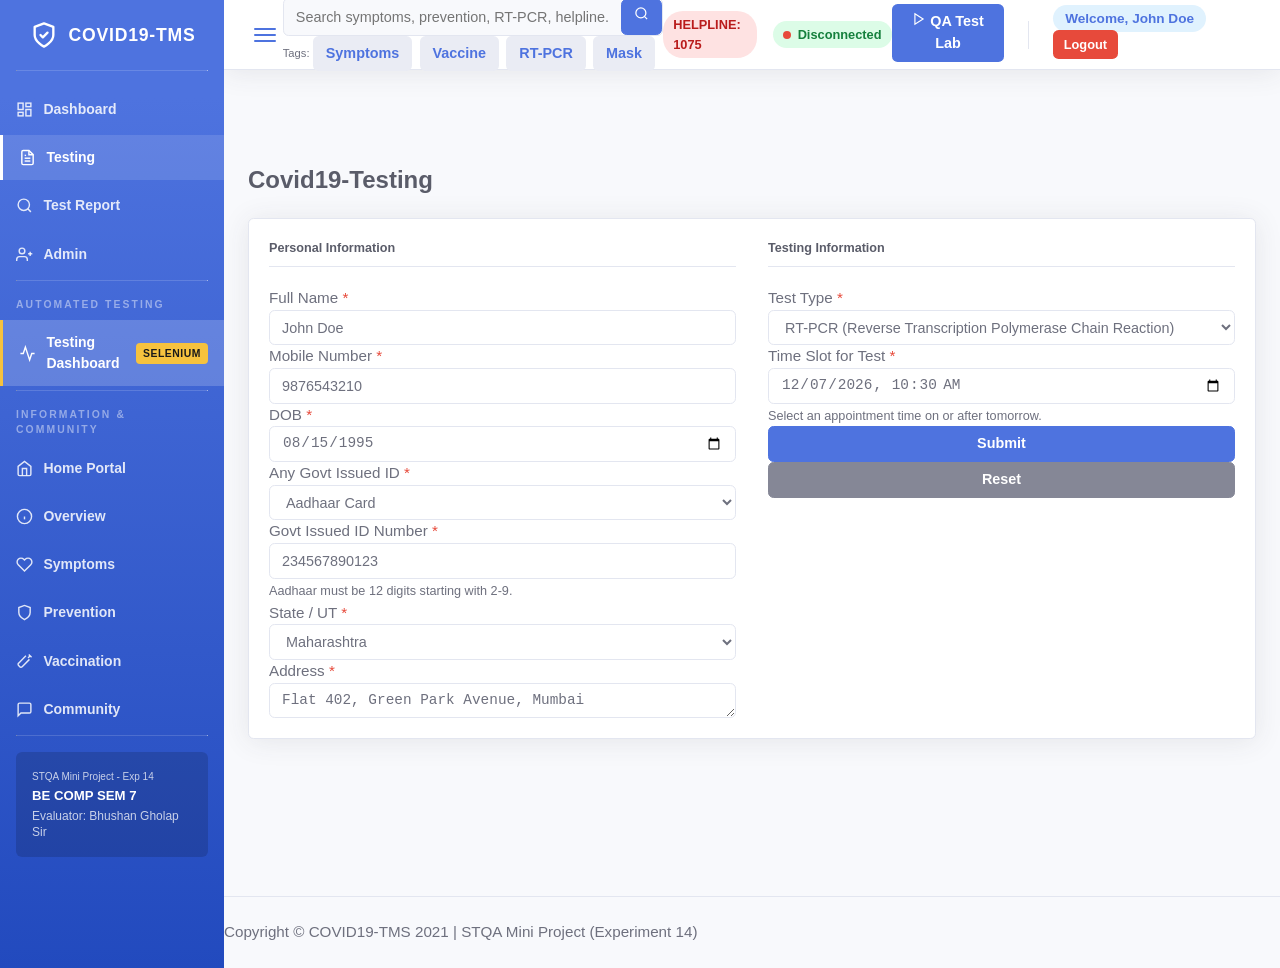
==== commit 8d40e5cd: "fix: headless selenium execution, auto-run QA on startup, auto-login patient pre-fill, and server ac" ====
--- a/COVID-19-Portal/index.html
+++ b/COVID-19-Portal/index.html
@@ -154,6 +154,14 @@
                 </button>
               </div>
             </div>
+            <!-- Trending Quick Tags (REQ-05 / TC-SRC-05) -->
+            <div class="quick-tags-wrap mt-1 d-flex align-items-center" style="font-size: 0.72rem;">
+              <span class="text-muted mr-1" style="font-size: 0.7rem;">Tags:</span>
+              <button type="button" class="btn btn-xs quick-tag" onclick="executeQuickSearch('Symptoms')">Symptoms</button>
+              <button type="button" class="btn btn-xs quick-tag" onclick="executeQuickSearch('Vaccine')">Vaccine</button>
+              <button type="button" class="btn btn-xs quick-tag" onclick="executeQuickSearch('RT-PCR')">RT-PCR</button>
+              <button type="button" class="btn btn-xs quick-tag" onclick="executeQuickSearch('Mask')">Mask</button>
+            </div>
           </div>
 
           <!-- Topbar Center / Helpline Indicator -->
@@ -168,7 +176,7 @@
           <ul class="navbar-nav ml-auto" id="main-nav">
             <!-- Testing Lab Quick Action Button -->
             <li class="nav-item d-none d-sm-block">
-              <a href="#qa-testing-dashboard" class="btn btn-qa-quick">
+              <a href="#qa-testing-dashboard" class="btn btn-qa-quick" id="btn-topbar-qa" onclick="switchPage('qa-testing-dashboard'); return false;">
                 <svg width="14" height="14" viewBox="0 0 24 24" fill="none" stroke="currentColor" stroke-width="2"><polygon points="5 3 19 12 5 21 5 3"></polygon></svg>
                 QA Test Lab
               </a>
@@ -461,7 +469,7 @@
                   <!-- Browser Options -->
                   <div class="qa-options-wrap">
                     <label class="custom-control-label font-weight-bold" style="cursor: pointer;">
-                      <input type="checkbox" id="headless-toggle-chk">
+                      <input type="checkbox" id="headless-toggle-chk" checked>
                       Run in Background (Headless)
                     </label>
                     <small class="text-muted d-block">(Uncheck to watch Chrome launch visibly and perform tests)</small>
--- a/COVID-19-Portal/style.css
+++ b/COVID-19-Portal/style.css
@@ -49,6 +49,27 @@
 }
 
 /* ==========================================================================
+   MULTI-PAGE VIEWS & ROUTING ANIMATIONS
+   ========================================================================== */
+.page-section {
+  display: block;
+  min-height: calc(100vh - 170px);
+  padding: 1.25rem 0 2rem;
+  animation: pageFadeIn 0.22s ease-in-out;
+}
+
+@keyframes pageFadeIn {
+  from {
+    opacity: 0.35;
+    transform: translateY(6px);
+  }
+  to {
+    opacity: 1;
+    transform: translateY(0);
+  }
+}
+
+/* ==========================================================================
    1. SIDEBAR (COVID19-TMS - Reference Screenshot 1, 2, 3)
    ========================================================================== */
 .sidebar {
@@ -145,6 +166,22 @@
   height: 17px;
   flex-shrink: 0;
   stroke: currentColor;
+}
+
+.quick-tag {
+  background: #eaecf4;
+  border: 1px solid #d1d3e2;
+  border-radius: 10px;
+  padding: 1px 7px;
+  font-size: 0.7rem;
+  color: #4e73df;
+  cursor: pointer;
+  margin-right: 4px;
+  line-height: 1.2;
+}
+.quick-tag:hover {
+  background: #4e73df;
+  color: #fff;
 }
 
 .qa-highlight {
